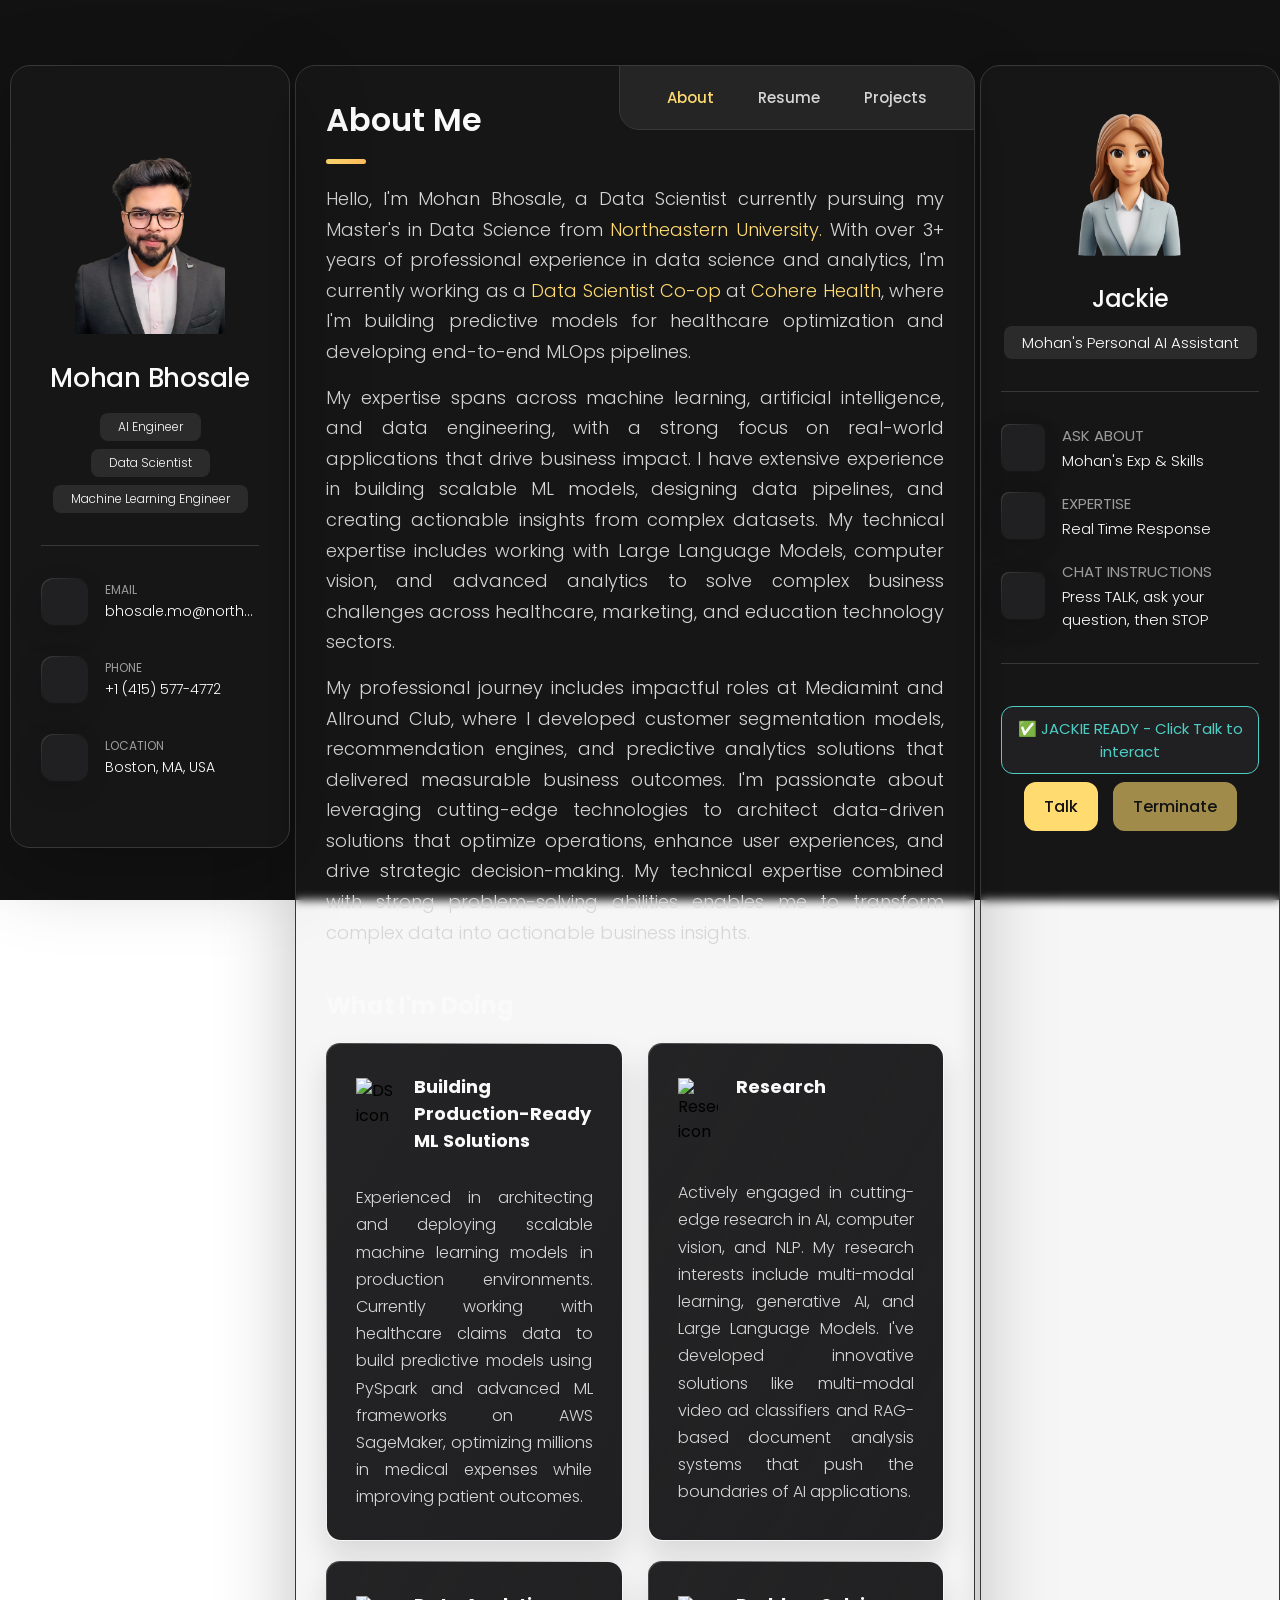
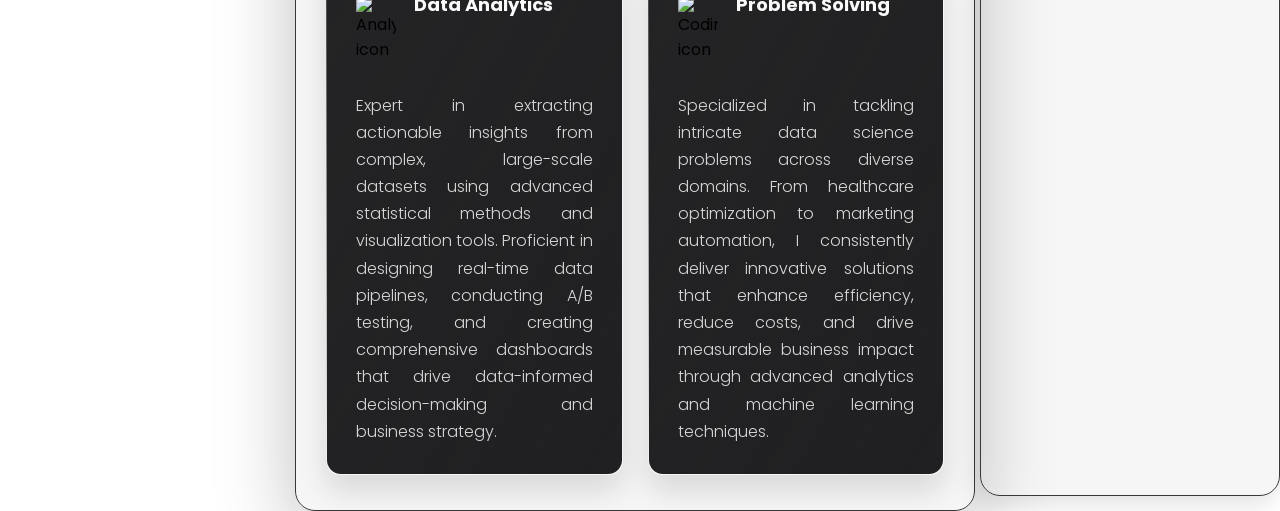
==== index.html @ 2b7e54b1 "chore: update resume link" ====
<!DOCTYPE html>
<html lang="en">

<head>
  <meta charset="UTF-8">
  <meta http-equiv="X-UA-Compatible" content="IE=edge">
  <meta name="viewport" content="width=device-width, initial-scale=1.0">
  <title>Mohan Bhosale Portfolio</title>

  <!--
    - favicon
  -->
  <link rel="shortcut icon" href="./assets/image-tb/ailogo.svg" type="image/x-icon">

  <!--
    - custom css link
  -->
  <link rel="stylesheet" href="./assets/css/style.css">

  <!--
    - google font link
  -->
  <link rel="preconnect" href="https://fonts.googleapis.com">
  <link rel="preconnect" href="https://fonts.gstatic.com" crossorigin>
  <link href="https://fonts.googleapis.com/css2?family=Poppins:wght@300;400;500;600&display=swap" rel="stylesheet">
</head>

<body>
  
  <!-- 
    Ref for particles:- https://vincentgarreau.com/particles.js/
  -->

  <div id="particles-js"></div>
    <!-- count particles -->
  <div class="count-particles">
  <!--
    - #MAIN
  -->

    <main>
      <!-- Sidebar -->
      <aside class="sidebar" data-sidebar>

        <div class="sidebar-info">

          <figure class="avatar-box">
            <img src="assets/images/my_pic_without_back.png" alt="Mohan Bhosale" width="80">
          </figure>

          <div class="info-content">
            <h1 class="name" title="Mohan Bhosale">Mohan Bhosale</h1>

            <p class="title">AI Engineer</p>
            <p class="gap"></p>
            <p class="title">Data Scientist</p>
            <p class="gap"></p>
            <p class="title">Machine Learning Engineer</p>
          </div>

          <button class="info_more-btn" data-sidebar-btn>
            <span>Show Contacts</span>

            <ion-icon name="chevron-down"></ion-icon>
          </button>

        </div>

        <div class="sidebar-info_more">

          <div class="separator"></div>

          <ul class="contacts-list">

            <li class="contact-item">

              <div class="icon-box">
                <ion-icon name="mail-outline"></ion-icon>
              </div>

              <div class="contact-info">
                <p class="contact-title">Email</p>

                <a href="mailto:bhosale.mo@northeastern.edu" class="contact-link">bhosale.mo@northeastern.edu</a>
              </div>

            </li>

            <li class="contact-item">

              <div class="icon-box">
                <ion-icon name="phone-portrait-outline"></ion-icon>
              </div>

              <div class="contact-info">
                <p class="contact-title">Phone</p>

                <a href="tel:+4155774772" class="contact-link">+1 (415) 577-4772</a>
              </div>

            </li>


            <li class="contact-item">

              <div class="icon-box">
                <ion-icon name="location-outline"></ion-icon>
              </div>

              <div class="contact-info">
                <p class="contact-title">Location</p>

                <address>Boston, MA, USA</address>
              </div>

            </li>

          </ul>

          <div class="separator"></div>

          <ul class="social-list">

            <li class="social-item">
              <a href="https://www.linkedin.com/in/mohanbhosale/" class="social-link" target="_blank">
                <ion-icon name="logo-linkedin"></ion-icon>
              </a>
            </li>

            <li class="social-item">
              <a href="https://github.com/mohan-this-side" class="social-link" target="_blank">
                <ion-icon name="logo-github"></ion-icon>
              </a>
            </li>


          </ul>

        </div>

      </aside>

      <!-- Main Content -->
      <div class="main-content">

        <!--
          - #NAVBAR
        -->

        <nav class="navbar">

          <ul class="navbar-list">

            <li class="navbar-item">
              <button class="navbar-link  active" data-nav-link>About</button>
            </li>

            <li class="navbar-item">
              <button class="navbar-link" data-nav-link>Resume</button>
            </li>

            <li class="navbar-item">
              <button class="navbar-link" data-nav-link>Projects</button>
            </li>

            <!-- <li class="navbar-item">
              <button class="navbar-link" data-nav-link>Research</button>
            </li> -->

            <!-- <li class="navbar-item">
              <button class="navbar-link" data-nav-link>Contact</button>
            </li> -->

          </ul>

        </nav>


        <!--
          - #ABOUT
        -->

        <article class="about  active" data-page="about">

          <header>
            <h2 class="h2 article-title">About me</h2>
          </header>

          <section class="about-text">
            <p>
              Hello, I'm Mohan Bhosale, a Data Scientist currently pursuing my Master's in Data Science from 
              <a class="about-p-highlight" href="https://www.northeastern.edu/" target="_blank">Northeastern University.</a> 
              
              With over 3+ years of professional experience in data science and analytics, I'm currently working as a 
              <a class="about-p-highlight">Data Scientist Co-op</a> at 
              <a class="about-p-highlight">Cohere Health</a>, where I'm building predictive models for healthcare optimization and developing end-to-end MLOps pipelines.
            </p>
            
            <p>
              My expertise spans across machine learning, artificial intelligence, and data engineering, with a strong focus on real-world applications that drive business impact. 
              I have extensive experience in building scalable ML models, designing data pipelines, and creating actionable insights from complex datasets. 
              My technical expertise includes working with Large Language Models, computer vision, and advanced analytics to solve complex business challenges across healthcare, marketing, and education technology sectors.
            </p>

            <p>
              My professional journey includes impactful roles at Mediamint and Allround Club, where I developed customer segmentation models, recommendation engines, and predictive analytics solutions that delivered measurable business outcomes. 
              I'm passionate about leveraging cutting-edge technologies to architect data-driven solutions that optimize operations, enhance user experiences, and drive strategic decision-making. 
              My technical expertise combined with strong problem-solving abilities enables me to transform complex data into actionable business insights.
            </p>
          </section>


          <!--
            - service
          -->

          <section class="service">

            <h3 class="h3 service-title">What i'm doing</h3>

            <ul class="service-list">

              <li class="service-item">

                <div class="service-header">
                  <div class="service-icon-box">
                    <img src="assets/image-tb/icon-ds.svg" alt="DS icon" width="40">
                  </div>

                  <div class="service-title-wrapper">
                    <h4 class="h4 service-item-title">Building Production-Ready ML Solutions</h4>
                  </div>
                </div>

                <div class="service-content-box">
                  <p class="service-item-text">
                    Experienced in architecting and deploying scalable machine learning models in production environments. 
                    Currently working with healthcare claims data to build predictive models using PySpark and advanced ML frameworks on AWS SageMaker, 
                    optimizing millions in medical expenses while improving patient outcomes.  
                  </p>
                </div>

              </li>

              <li class="service-item">

                <div class="service-header">
                  <div class="service-icon-box">
                    <img src="assets/image-tb/icon-research.svg" alt="Research icon" width="40">
                  </div>

                  <div class="service-title-wrapper">
                    <h4 class="h4 service-item-title">Research</h4>
                  </div>
                </div>

                <div class="service-content-box">
                  <p class="service-item-text">
                    Actively engaged in cutting-edge research in AI, computer vision, and NLP. My research interests include multi-modal learning, generative AI, and Large Language Models. 
                    I've developed innovative solutions like multi-modal video ad classifiers and RAG-based document analysis systems that push the boundaries of AI applications.                
                  </p>
                </div>

              </li>

              <li class="service-item">

                <div class="service-header">
                  <div class="service-icon-box">
                    <img src="assets/image-tb/icon-statistics.svg" alt="Analytics icon" width="40">
                  </div>

                  <div class="service-title-wrapper">
                    <h4 class="h4 service-item-title">Data Analytics</h4>
                  </div>
                </div>

                <div class="service-content-box">
                  <p class="service-item-text">
                    Expert in extracting actionable insights from complex, large-scale datasets using advanced statistical methods and visualization tools. 
                    Proficient in designing real-time data pipelines, 
                    conducting A/B testing, and creating comprehensive dashboards that drive data-informed decision-making and business strategy.
                  </p>
                </div>

              </li>

              <li class="service-item">

                <div class="service-header">
                  <div class="service-icon-box">
                    <img src="assets/image-tb/icon-coding.svg" alt="Coding icon" width="40">
                  </div>

                  <div class="service-title-wrapper">
                    <h4 class="h4 service-item-title">Problem Solving</h4>
                  </div>
                </div>

                <div class="service-content-box">
                  <p class="service-item-text">
                    Specialized in tackling intricate data science problems across diverse domains. From healthcare optimization to marketing automation, 
                    I consistently deliver innovative solutions that enhance efficiency, reduce costs, and drive measurable business impact through advanced analytics and machine learning techniques.
                  </p>
                </div>

              </li>

            </ul>

          </section>

        </article>


        <!--
          - #RESUME
        -->

        <article class="resume" data-page="resume">

          <header>
            <h2 class="h2 article-title">Resume</h2>
            <a href="https://drive.google.com/file/d/10uXa9BKOX5FW9No7zFZLVXx-qV6q7tqD/view?usp=sharing" target="_blank" class="resume-link-button">Latest Resume Link</a>

          </header>

          <!-- <section class="project-posts">
            <section class="resume-link-section">
              <a href="https://drive.google.com/file/d/1RmdSdP68EAG97fXBK1acSnhhLrlfAT19/view?usp=sharing" target="_blank" class="resume-link-button">Latest Resume Link</a>
            </section> -->

          <section class="timeline">

            

            <div class="title-wrapper">
              <div class="icon-box">
                <ion-icon name="book-outline"></ion-icon>
              </div>

              <h3 class="h3">Education</h3>
            </div>

            <ol class="timeline-list">

              <li class="timeline-item">

                <h4 class="h4 timeline-item-title">Northeastern University
                  <span class="right-align">Boston, MA, US</span>
                </h4>
                
                <div class="program-row">
                  <span class="program">Masters of Science in Data Science;  GPA: 4.0/4.0</span>
                  <span class="program-date">Jan, 2024 - Dec, 2025 (Expected)</span>
                </div>

                <p class="timeline-text">
                  <b>Relavant Coursework:</b> Machine Learning (math-oriented), Statistics (R), Deep Learning, Computer Vision,
                  Knowledge Graphs and LLMs, Competitive Programming, Applied Algorithms (Python),
                  Advanced Database Systems (SQL, PostgreSQL), Engineering Cloud Computing.
                </p>

              </li>

              <li class="timeline-item">

                <h4 class="h4 timeline-item-title">VIT University
                  <span class="right-align">Vellore, TN, India</span>
                </h4>

                <div class="program-row">
                  <span class="program">B.Tech in Electronics and Communication;  GPA: 3.7/4.0</span>
                  <span class="program-date">Jul, 2017 - May, 2021</span>
                </div>

                <p class="timeline-text">
                  <b>Relavant Coursework:</b>  Computational Thinking and Problem Solving (C), 
                  Computer Programming (C++), Linear Algebra, Computer System Architecture, Calculus.
                </p>

              </li>

            </ol>

          </section>

          <section class="timeline">

            <div class="title-wrapper">
              <div class="icon-box">
                <ion-icon name="book-outline"></ion-icon>
              </div>

              <h3 class="h3">Work Experience</h3>
            </div>

            <ol class="timeline-list">

              <li class="timeline-item">

                <h4 class="h4 timeline-item-title">Cohere Health
                  <span class="right-align">Boston, MA, USA</span>
                </h4>

                <span class="program">Data Scientist
                  <span class="right-align-gold">Jan, 2025 - Current</span>
                </span>

                <br>
                <p class="timeline-text-ul-item">
                  A clinical intelligence fast-paced startup where I am currently working to improve/build data science solutions for the prior authorization process of the healthtech platform.
                </p>
                <br>

                <ul>
                  <li class="timeline-text-ul">
                    <p class="timeline-text-ul-item">
                      Built predictive models using PySpark and ML frameworks (TensorFlow/PyTorch) on AWS SageMaker for prior authorization process, analyzing 10M+ healthcare claims records to optimize $8.5M in annual medical expenses and reducing patients wait times
                    </p>
                  </li>

                  <li class="timeline-text-ul">
                    <p class="timeline-text-ul-item">
                      Implementing end-to-end MLOps pipelines integrating S3 data lakes and AWS Glue ETL workflows, with automated model
                    </p>
                  </li>

                  <li class="timeline-text-ul">
                    <p class="timeline-text-ul-item">
                      Designed Tableau dashboards tracking 15+ KPIs for clinical programs, reducing reporting time 40% through parameterized SQL queries
                    </p>
                  </li>

                </ul>

              </li>

              <li class="timeline-item">

                <h4 class="h4 timeline-item-title">MediaMint
                  <span class="right-align">Hyderabad, TN, India</span>
                </h4>

                <span class="program">Data Scientist
                  <span class="right-align-gold">Feb, 2022 - Jul, 2023</span>
                </span>

                <br>
                <p class="timeline-text-ul-item">
                  A digital marketing firm where I leveraged data science techniques to significantly increase digital campaign performance, driving higher engagement and ROI.
                </p>
                <br>

                <ul>
                  <li class="timeline-text-ul">
                    <p class="timeline-text-ul-item">
                      Enhanced forecasting accuracy by 30% through the development and implementation of advanced time series models utilizing machine learning algorithms 
                  such as KNN, ARIMA, and SVR to predict campaign performance effectively
                    </p>
                  </li>

                  <li class="timeline-text-ul">
                    <p class="timeline-text-ul-item">
                      Boosted client ROI by 20% by designing and deploying interactive Tableau dashboards for marketing campaign analysis, enabling data-driven 
                      decision-making and optimization strategies
                    </p>
                  </li>

                  <li class="timeline-text-ul">
                    <p class="timeline-text-ul-item">
                      Optimized data interaction and storage by proficiently managing SQL queries to facilitate seamless operations on MySQL Server, 
                      improving data retrieval efficiency by 25%
                    </p>
                  </li>

                  <li class="timeline-text-ul">
                    <p class="timeline-text-ul-item">
                      Automated report generation, creating over 10 Python scripts that streamlined the analysis and reporting process 
                      for marketing platforms like CM360 & DV360 reducing manual effort by 60% and enhancing report accuracy
                    </p>
                  </li>

                  <li class="timeline-text-ul">
                    <p class="timeline-text-ul-item">
                      Led a cross-functional initiative to integrate predictive analytics into marketing strategies, 
                      resulting in a 15% increase in campaign engagement rates through targeted customer segmentation
                    </p>
                  </li>

                </ul>

              </li>


              <li class="timeline-item">

                <h4 class="h4 timeline-item-title">Allround Club
                  <span class="right-align">Banglore, KA, India</span>
                </h4>

                <span class="program"> Data Analyst
                  <span class="right-align-gold">Jan, 2021 - Feb, 2022</span>
                </span>

                <br>
                <p class="timeline-text-ul-item">
                  An early-stage edutech startup where I managed a team and employed data science techniques to significantly grow the customer base for the application.
                </p>
                <br>

                <ul>

                  <li class="timeline-text-ul">
                    <p class="timeline-text-ul-item">
                      Developed a robust recommendation system by applying K-means clustering algorithms, 
                  which enhanced customer experience and increased product engagement by 35%
                    </p>
                  </li>

                  <li class="timeline-text-ul">
                    <p class="timeline-text-ul-item">
                      Increased website conversion rates by 20% through detailed analysis and 
                      optimization of website traffic, leveraging high target-oriented strategies in a startup environment
                    </p>
                  </li>

                  <li class="timeline-text-ul">
                    <p class="timeline-text-ul-item">
                      Collaborated with the sales team to implement data-driven strategies, 
                      contributing to a 25% revenue increase by aligning sales initiatives with market and data insights.
                    </p>
                  </li>


                  <li class="timeline-text-ul">
                    <p class="timeline-text-ul-item">
                      Delivered over 20+ comprehensive reports to stakeholders, 
                      showcasing Month-over-Month growth, sales trends, and future predictions, which supported strategic decision-making and highlighted potential growth areas.

                    </p>
                  </li>

                  <li class="timeline-text-ul">
                    <p class="timeline-text-ul-item">
                      Initiated and led a project to refine customer segmentation, which improved marketing effectiveness by 
                      tailoring campaigns to specific customer groups based on data insights, ultimately increasing customer acquisition by 18%
                    </p>
                  </li>

                </ul>

              </li>

            </ol>

          </section>



          <section class="skill">

            <h3 class="h3 skill-title">My skills</h3>

            <!-- 
              Languages 
            -->

            <h5 class="h4 skill-category">Languages</h5>

            <ul class="skill-list">

              <li class="skill-item">

                <div class="skill-icon-box">
                  <img src="./assets/images/python.png" alt="Python icon" width="40">
                </div>

                <div class="skill-content-box">
                  Python
                </div>

              </li>


              <li class="skill-item">

                <div class="skill-icon-box">
                  <img src="./assets/images/c.png" alt="C icon" width="40">
                </div>

                <div class="skill-content-box">
                C++
                </div>

              </li>

              <li class="skill-item">

                <div class="skill-icon-box">
                  <img src="./assets/images/java.png" alt="Java icon" width="40">
                </div>

                <div class="skill-content-box">
                  Java
                </div>

              </li>

              <li class="skill-item">

                <div class="skill-icon-box">
                  <img src="./assets/image-tb/R.png" alt="R icon" width="40">
                </div>

                <div class="skill-content-box">
                R Studio
                </div>

              </li>

              <li class="skill-item">

                <div class="skill-icon-box">
                  <img src="./assets/images/sql.png" alt="SQL icon" width="40">
                </div>

                <div class="skill-content-box">
                  SQL
                </div>

              </li>

              <li class="skill-item">

                <div class="skill-icon-box">
                  <img src="./assets/image-tb/matlab.png" alt="Matlab icon" width="40">
                </div>

                <div class="skill-content-box">
                  MATLAB
                </div>

              </li>


              <li class="skill-item">

                <div class="skill-icon-box">
                  <img src="./assets/images/js.png" alt="JavaScript icon" width="40">
                </div>

                <div class="skill-content-box">
                  JavaScript
                </div>

              </li>

            </ul>

            <!-- 
              Frameworks & Libraries 
            -->

            <h5 class="h4 skill-category">Frameworks & Libraries</h5>

            <ul class="skill-list">

              <!-- <li class="skill-item">

                <div class="skill-icon-box">
                  <img src="./assets/images/aws.svg" alt="AWS icon" width="40">
                </div>

                <div class="skill-content-box">
                  AWS Services
                </div>

              </li> -->


              <li class="skill-item">

                <div class="skill-icon-box">
                  <img src="./assets/images/pytorch.png" alt="PyTorch icon" width="40">
                </div>

                <div class="skill-content-box">
                  PyTorch
                </div>

              </li>

              <li class="skill-item">

                <div class="skill-icon-box">
                  <img src="./assets/images/tensorflow.png" alt="TensorFlow icon" width="40">
                </div>

                <div class="skill-content-box">
                  TensorFlow
                </div>

              </li>

              <li class="skill-item">

                <div class="skill-icon-box">
                  <img src="assets/image-tb/keras.png" alt="Keras icon" width="40">
                </div>

                <div class="skill-content-box">
                  Keras
                </div>

              </li>

              <li class="skill-item">

                <div class="skill-icon-box">
                  <img src="assets/image-tb/opencv.png" alt="OpenCV icon" width="40">
                </div>

                <div class="skill-content-box">
                  OpenCV
                </div>

              </li>

              <li class="skill-item">

                <div class="skill-icon-box">
                  <img src="assets/image-tb/openai.png" alt="OpenAI icon" width="40">
                </div>

                <div class="skill-content-box">
                  OpenAI (GPT)
                </div>

              </li>

              <li class="skill-item">

                <div class="skill-icon-box">
                  <img src="assets/image-tb/llama.svg" alt="LLAMAv2 icon" width="40">
                </div>

                <div class="skill-content-box">
                  LLAMAv2
                </div>

              </li>


              <li class="skill-item">

                <div class="skill-icon-box">
                  <img src="assets/images/huggingface.png" alt="Hugging Face icon" width="40">
                </div>

                <div class="skill-content-box">
                  Hugging Face
                </div>

              </li>

              <li class="skill-item">

                <div class="skill-icon-box">
                  <img src="assets/images/numpy.png" alt="NumPy icon" width="40">
                </div>

                <div class="skill-content-box">
                  NumPy
                </div>

              </li>

              <li class="skill-item">

                <div class="skill-icon-box">
                  <img src="assets/images/pandas.png" alt="Pandas icon" width="40">
                </div>

                <div class="skill-content-box">
                  Pandas
                </div>

              </li>

              <li class="skill-item">

                <div class="skill-icon-box">
                  <img src="assets/image-tb/sklearn.webp" alt="Sklearn icon" width="40">
                </div>

                <div class="skill-content-box">
                  Sklearn
                </div>

              </li>

              <li class="skill-item">

                <div class="skill-icon-box">
                  <img src="assets/image-tb/scipy.svg" alt="Scipy icon" width="40">
                </div>

                <div class="skill-content-box">
                  SciPy
                </div>

              </li>

              <li class="skill-item">

                <div class="skill-icon-box">
                  <img src="assets/image-tb/matplotlib.png" alt="TensorFlow icon" width="40">
                </div>

                <div class="skill-content-box">
                  Matplotlib
                </div>

              </li>

              <li class="skill-item">

                <div class="skill-icon-box">
                  <img src="assets/image-tb/seaborn.png" alt="TensorFlow icon" width="40">
                </div>

                <div class="skill-content-box">
                  Seaborn
                </div>

              </li>

              <li class="skill-item">

                <div class="skill-icon-box">
                  <img src="assets/image-tb/spacy.png" alt="TensorFlow icon" width="40">
                </div>

                <div class="skill-content-box">
                  Spacy
                </div>

              </li>

              <li class="skill-item">

                <div class="skill-icon-box">
                  <img src="assets/image-tb/nltk.png" alt="TensorFlow icon" width="40">
                </div>

                <div class="skill-content-box">
                  NLTK
                </div>

              </li>

              <li class="skill-item">

                <div class="skill-icon-box">
                  <img src="assets/image-tb/powerBI.png" alt="PowerBI" width="40">
                </div>

                <div class="skill-content-box">
                  PowerBI
                </div>

              </li>


            </ul>

            <!-- 
              Tools & OS 
            -->

            <h5 class="h4 skill-category">Tools & OS</h5>

            <ul class="skill-list">

              <li class="skill-item">

                <div class="skill-icon-box">
                  <img src="./assets/images/postgressql.png" alt="PostgresSQL" width="40">
                </div>

                <div class="skill-content-box">
                  PostgreSQL
                </div>

              </li>

              <li class="skill-item">

                <div class="skill-icon-box">
                  <img src="./assets/images/docker.png" alt="Docker icon" width="40">
                </div>

                <div class="skill-content-box">
                  Docker
                </div>

              </li>

              <li class="skill-item">

                <div class="skill-icon-box">
                  <img src="./assets/images/apache_hadoop.png" alt="Apache Hadoop" width="40">
                </div>

                <div class="skill-content-box">
                  Apache Hadoop
                </div>

              </li>

              <li class="skill-item">

                <div class="skill-icon-box">
                  <img src="assets/images/apache_spark.png" alt="Apache Spark icon" width="40">
                </div>

                <div class="skill-content-box">
                  Apache Spark
                </div>

              </li>

              <li class="skill-item">

                <div class="skill-icon-box">
                  <img src="./assets/image-tb/pyspark.png" alt="PySpark icon" width="40">
                </div>

                <div class="skill-content-box">
                  PySpark
                </div>

              </li>

              

              <li class="skill-item">

                <div class="skill-icon-box">
                  <img src="./assets/images/tableau.svg" alt="Tableau icon" width="40">
                </div>

                <div class="skill-content-box">
                  Tableau
                </div>

              </li>

              <li class="skill-item">

                <div class="skill-icon-box">
                  <img src="./assets/images/html.png" alt="HTML icon" width="40">
                </div>

                <div class="skill-content-box">
                  HTML
                </div>

              </li>

              <li class="skill-item">

                <div class="skill-icon-box">
                  <img src="assets/images/css-3.png" alt="CSS icon" width="40">
                </div>

                <div class="skill-content-box">
                  CSS
                </div>

              </li>


              <li class="skill-item">

                <div class="skill-icon-box">
                  <img src="assets/images/linux.png" alt="Linux icon" width="40">
                </div>

                <div class="skill-content-box">
                  Linux
                </div>

              </li>

            </ul>

            <!-- 
              Cloud  
            -->

            <h5 class="h4 skill-category">Cloud</h5>

            <ul class="skill-list">

              <li class="skill-item">

                <div class="skill-icon-box">
                  <img src="assets/image-tb/databricks.png" alt="Azure Databricks" width="40">
                </div>

                <div class="skill-content-box">
                  Azure Databricks
                </div>

              </li>

              <li class="skill-item">

                <div class="skill-icon-box">
                  <img src="assets/image-tb/adf.png" alt="Azure Data Factory" width="40">
                </div>

                <div class="skill-content-box">
                  Azure Data Factory
                </div>

              </li>

              <li class="skill-item">

                <div class="skill-icon-box">
                  <img src="assets/image-tb/adl.png" alt="Azure Data Lake" width="40">
                </div>

                <div class="skill-content-box">
                  Azure Data Lake
                </div>

              </li>

              <li class="skill-item">

                <div class="skill-icon-box">
                  <img src="assets/image-tb/sfmc.png" alt="Salesforce Marketing Cloud" width="40">
                </div>

                <div class="skill-content-box">
                  Salesforce Marketing Cloud
                </div>

              </li>

              <li class="skill-item">

                <div class="skill-icon-box">
                  <img src="assets/image-tb/crm.png" alt="Salesforce CRM" width="40">
                </div>

                <div class="skill-content-box">
                  Salesforce CRM
                </div>

              </li>

              

              <li class="skill-item">

                <div class="skill-icon-box">
                  <img src="assets/image-tb/sagemaker.jpeg" alt="AWS Sagemaker" width="40">
                </div>

                <div class="skill-content-box">
                  AWS Sagemaker
                </div>

              </li>

              <li class="skill-item">

                <div class="skill-icon-box">
                  <img src="assets/image-tb/ec2.png" alt="AWS EC2" width="40">
                </div>

                <div class="skill-content-box">
                  AWS EC2
                </div>

              </li>

              <li class="skill-item">

                <div class="skill-icon-box">
                  <img src="assets/image-tb/S3.svg" alt="AWS S3" width="40">
                </div>

                <div class="skill-content-box">
                  AWS S3
                </div>

              </li>


              <li class="skill-item">

                <div class="skill-icon-box">
                  <img src="assets/image-tb/lambda.png" alt="AWS Lambda" width="40">
                </div>

                <div class="skill-content-box">
                  AWS Lambda
                </div>

              </li>

            </ul>

          </section>


        </article>


        <!--
          - #PORTFOLIO
        -->

        <article class="projects" data-page="projects">

          <header>
            <h2 class="h2 article-title">Projects</h2>
          </header>

          
            <ul class="project-posts-list">

              <li class="project-post-item">
                <a href="https://github.com/YashKhare20/himas-mlops" target="_blank">

                  <figure class="project-banner-box">
                    <img src="assets/images/gcp-himas-architecture.png" alt="HIMAS Federated Learning Healthcare MLOps Architecture" loading="lazy">
                  </figure>

                  <div class="project-content">

                    <div class="project-meta">
                      <p class="project-category">Federated Learning</p>

                      <span class="dot"></span>

                      <p class="project-category">Multi-Agent AI</p>
                      
                      <span class="dot"></span>

                      <p class="project-category">MLOps</p>

                      <span class="dot"></span>

                      <p class="project-category">GCP</p>
                      
                    </div>

                    <h3 class="h4 project-item-title">HIMAS: Healthcare Intelligence Multi-Agent System</h3>
                      <p class="project-text">
                        Built a production-grade federated learning MLOps platform enabling privacy-preserving ICU mortality prediction (ROC-AUC 0.85) across 3 simulated hospitals using Flower, TensorFlow, and Airflow on GCP. The system trains on ~60K ICU stays from MIMIC-IV without centralizing patient data - each hospital's data stays local while a Flower SuperLink aggregates model weights via FedAvg over 15 rounds. End-to-end pipelines handle data ingestion, 35-feature engineering, Keras Tuner hyperparameter optimization, bias detection with Fairlearn, and automated CI/CD deployment to Cloud Run with rollback capabilities.
                      </p>
                      
                      <p class="project-text">
                        A 6-agent clinical AI system built with Google ADK and Gemini 2.5 provides real-time decision support - including mortality risk scoring, treatment optimization, resource allocation, and cross-hospital transfer coordination. All inter-hospital queries are privacy-preserved with K-anonymity (k=5) and differential privacy (ε=0.1), ensuring full HIPAA compliance with complete audit trails in BigQuery. <strong>[Won 1st Place at the Google Cambridge MLOps Hackathon.]</strong>
                      </p>
                      
                      <p class="project-text">
                        <u>Use Cases:</u> HIMAS enables hospitals to collaboratively improve ICU mortality prediction without sharing raw patient data - critical for multi-site health systems, clinical research networks, and any healthcare setting where data privacy regulations prevent centralized model training. Clinicians get real-time risk stratification, transfer recommendations, and network-wide case consultation while maintaining strict HIPAA compliance.
                      </p>

                      <div class="project-tech">
                        <span class="tech">Flower</span>
                      </div>
                      <div class="project-tech">
                        <span class="tech">Google ADK</span>
                      </div>
                      <div class="project-tech">
                        <span class="tech">Airflow</span>
                      </div>
                      <div class="project-tech">
                        <span class="tech">GCP</span>
                      </div>
                      <div class="project-tech">
                        <span class="tech">TensorFlow</span>
                      </div>
                      <div class="project-tech">
                        <span class="tech">Multi-Agent AI</span>
                      </div>
                      <div class="project-tech">
                        <span class="tech">MLflow</span>
                      </div>

                    </div>

                  </a>
                </li>

              <li class="project-post-item">
                <a href="https://github.com/Mohan-this-side/Classify.ai" target="_blank">

                  <figure class="project-banner-box">
                    <img src="assets/images/classify-workflow-page.png" alt="ClassifyAI Multi-Agent LLM System Architecture" loading="lazy">
                  </figure>

                  <div class="project-content">

                    <div class="project-meta">
                      <p class="project-category">AI</p>

                      <span class="dot"></span>

                      <p class="project-category">Multi-Agent</p>
                      
                      <span class="dot"></span>

                      <p class="project-category">LangGraph</p>

                      <span class="dot"></span>

                      <p class="project-category">MLOps</p>
                      
                    </div>

                    <h3 class="h4 project-item-title">ClassifyAI: A Multi-Agent LLM System for Explainable Classification Pipelines</h3>
                      <p class="project-text">
                        Architected a production-grade multi-agent LLM system with 8 specialized AI agents orchestrating end-to-end ML classification pipelines via LangGraph, FastAPI, and a Next.js frontend with real-time WebSocket tracking. The Double-Layer Architecture combines hardcoded statistical analysis (Layer 1) with LLM-generated custom code executed in secure Docker sandboxes (Layer 2), training 9+ algorithms (XGBoost, LightGBM, CatBoost, scikit-learn) in parallel - achieving 83.6% on clinical datasets and generating 5 deliverables per run: cleaned data, trained model, Jupyter notebook, technical report, and visualizations.
                      </p>
                      
                      <p class="project-text">
                        Human-in-the-loop approval gates at critical decision points (imputation strategy, feature selection, model choice) ensure full user control, while an interactive Project Manager agent provides real-time educational explanations of every transformation. All LLM-generated code is validated and sandboxed with no network access, complete audit trails, and resource-limited Docker execution.
                      </p>
                      
                      <p class="project-text">
                        <u>Use Cases:</u> ClassifyAI is built for data scientists and ML engineers who need rapid, explainable classification prototyping - from healthcare mortality prediction and fraud detection to customer churn analysis. Particularly valuable in regulated industries (healthcare, finance) where reproducibility, audit trails, and automated documentation are mandatory.
                      </p>

                      <div class="project-tech">
                        <span class="tech">LangGraph</span>
                      </div>
                      <div class="project-tech">
                        <span class="tech">FastAPI</span>
                      </div>
                      <div class="project-tech">
                        <span class="tech">Docker</span>
                      </div>
                      <div class="project-tech">
                        <span class="tech">RAG</span>
                      </div>
                      <div class="project-tech">
                        <span class="tech">Multi-Agent AI</span>
                      </div>
                      <div class="project-tech">
                        <span class="tech">scikit-learn</span>
                      </div>

                    </div>

                  </a>
                </li>

              <li class="project-post-item">
                <a href="https://github.com/Mohan-this-side/Jackie-Personal-AI-Voice-Assistant" target="_blank">

                  <figure class="project-banner-box jackie-flowchart">
                    <img src="assets/images/jackie_flowchart.svg" alt="Jackie AI Voice Assistant" loading="lazy">
                  </figure>

                  <div class="project-content">

                    <div class="project-meta">
                      <p class="project-category">AI</p>

                      <span class="dot"></span>

                      <p class="project-category">FastAPI</p>
                      
                      <span class="dot"></span>

                      <p class="project-category">WebSocket</p>

                      <span class="dot"></span>

                      <p class="project-category">Groq</p>
                      
                    </div>

                    <h3 class="h4 project-item-title">Jackie x AI Voice Assistant</h3>
                      <p class="project-text">
                        Built a production-ready AI voice assistant using FastAPI and WebSocket for real-time communication, leveraging Groq's ultra-fast Llama-3.3-70B model for intelligent responses. 
                        Implemented comprehensive speech-to-text using Groq Whisper with local fallbacks, and high-quality text-to-speech synthesis using Microsoft Edge TTS for natural voice interactions.
                      </p>
                      
                      <p class="project-text">
                        Deployed on Modal.com serverless infrastructure with encrypted API key management and DuckDuckGo web search integration for current information retrieval. 
                        The system achieves 3-7 second end-to-end response times with automatic scaling and maintains secure HTTPS/WSS communication protocols.
                      </p>
                      
                      <p class="project-text">
                        <u>Use Cases:</u> Professional portfolio assistance for recruiters and clients, real-time voice-enabled Q&A for accessibility, automated customer support systems, 
                        and intelligent virtual receptionists for businesses across healthcare, education, and technology sectors.
                      </p>

                      <div class="project-tech">
                        <span class="tech">FastAPI</span>
                      </div>
                      <div class="project-tech">
                        <span class="tech">Groq LLM</span>
                      </div>
                      <div class="project-tech">
                        <span class="tech">WebSocket</span>
                      </div>
                      <div class="project-tech">
                        <span class="tech">Modal.com</span>
                      </div>
                      <div class="project-tech">
                        <span class="tech">Whisper STT</span>
                      </div>
                      <div class="project-tech">
                        <span class="tech">Edge TTS</span>
                      </div>

                    </div>

                  </a>
                </li>

              <li class="project-post-item">
                <a href="https://github.com/Mohan-this-side/PaperPal_AI_chatbot" target="_blank">

                  <figure class="project-banner-box">
                    <img src="assets/image-tb/paperpal_ai.png" alt="Paperpal AI" loading="lazy">
                  </figure>

                  <div class="project-content">

                    <div class="project-meta">
                      <p class="project-category">AI</p>

                      <span class="dot"></span>

                      <p class="project-category">RAG</p>
                      
                      <span class="dot"></span>

                      <p class="project-category">LangChain</p>

                      <span class="dot"></span>

                      <p class="project-category">LLMs</p>
                      
                    </div>

                    <h3 class="h4 project-item-title">PaperPal AI - will get you direct answers from the pdf documents without any addition information</h3>
                      <p class="project-text">
                        Developed a Streamlit-based application utilizing Google's Gemini-PRO model within a 
                        Retrieval-Augmented Generation (RAG) framework to extract, analyze, and generate contextually accurate and specific insights from PDF documents.
                      </p>
                      
                      <p class="project-text">
                        Integrated features for instant insight generation from PDF uploads and implemented a secure API key input functionality
                      </p>
                      
                      <p class="project-text">
                        <u>Industry Use Cases:</u> PaperPal AI excels in scanning legal documents, providing accurate and direct answers to legal cases. 
                        It enhances efficiency by quickly processing extensive texts, allowing legal professionals to focus on critical analytical tasks.
                      </p>

                      <div class="project-tech">
                        <span class="tech">Python</span>
                      </div>
                      <div class="project-tech">
                        <span class="tech">LangChain</span>
                      </div>
                      <div class="project-tech">
                        <span class="tech">AI App</span>
                      </div>
                      <div class="project-tech">
                        <span class="tech">Streamlit</span>
                      </div>
                      <div class="project-tech">
                        <span class="tech">Gemini</span>
                      </div>

                    </div>

                  </a>
                </li>

                <li class="project-post-item">
                  <a href="https://github.com/Mohan-this-side/face-mask-detector-project" target="_blank">

                    <figure class="project-banner-box">
                      <img src="assets/images/real_time_mask.png" alt="Real-time face mask detector" loading="lazy">
                    </figure>

                    <div class="project-content">

                      <div class="project-meta">
                        <p class="project-category">Deep learning</p>

                        <span class="dot"></span>

                        <p class="project-category">Keras</p>

                        <span class="dot"></span>

                        <p class="project-category">SkLearn</p>

                        <p class="project-category">CV2</p>

                        <span class="dot"></span>
                        <!-- <span class="dot"></span>

                        <p class="project-category">MIA Attacks</p> -->
                      </div>

                      <h3 class="h4 project-item-title">Real-time Face Mask Detector</h3>
                        
                      
            
                      
                        <p class="project-text">
                          Developed a highly accurate deep learning model for real-time face mask detection, achieving an accuracy rate of 84% using an extensive and diverse image dataset.
                        </p>

                        <!-- <p class="project-text">
                          Implemented item-based unlearning using gradient-based, weights pruning, and resetting techniques. 
                        </p> -->

                        <p class="project-text">
                          Implemented the model in a real-world application by integrating it with webcam systems, demonstrating its effectiveness in monitoring and ensuring public safety.
                        </p>

                        <p class="project-text">
                          Conducted rigorous testing and validation in various environments, showcasing the model's reliability and potential for deployment in public spaces and safety-critical scenarios.
                        </p>

                        

                        <p class="project-text">
                          <u> Use Cases:</u>  Can be installed on dashcams to monitor drivers, enhancing safety and preventing major 
                          accidents by ensuring drivers are alert and compliant with safety protocols.

                        </p>

                        <div class="project-tech">
                          <span class="tech">CascadeClassifier</span>
                        </div>
                        <div class="project-tech">
                          <span class="tech">Numpy</span>
                        </div>
                        <div class="project-tech">
                          <span class="tech">Image Segmentation</span>
                        </div>
                        <div class="project-tech">
                          <span class="tech">Conv2D</span>
                        </div>
                        <div class="project-tech">
                          <span class="tech">Max Pooling 2D</span>
                        </div>
                        <div class="project-tech">
                          <span class="tech">Batch Normalization</span>
                        </div>

                      </div>

                    </a>
                  </li>

                   <li class="project-post-item">
                  <a href="" target="_blank">

                    <figure class="project-banner-box">
                      <img src="assets/images/driver_project.webp" alt="Driver drowsiness detection system" loading="lazy">
                    </figure>

                    <div class="project-content">

                      <div class="project-meta">
                        <p class="project-category">Python</p>

                        <span class="dot"></span>

                        <p class="project-category">CascadeClassifier</p>
                        
                        <span class="dot"></span>

                        <p class="project-category">Image Detection</p>
                        
                      </div>

                      <h3 class="h4 project-item-title">Driver Drowsiness Detection System</h3>
                        
                        <p class="project-text">
                          Engineered a driver drowsiness detection system using Machine Learning, OpenCV,
                           and Convolutional Neural Networks (CNN), achieving an accuracy of 87% and integrating an alarm for immediate driver alert.  
                        </p>

                         <p class="project-text"> 
                          Improved system reliability by reducing false positives by 10%, enhancing the accuracy and trustworthiness of the drowsiness alerts, and ensuring safer driving conditions. 
                        </p>

                        <p class="project-text">
                          Conducted extensive testing and optimization, ensuring the system's robustness and effectiveness in various real-world driving environments and lighting conditions.
                        </p>

                        <p class="project-text">
                          <u> Use Cases:</u>  This system reduces false positives by 10%, significantly enhancing driver safety and preventing major accidents on the roads caused by driver drowsiness.
                        </p>
                      

                        

                        <div class="project-tech">
                          <span class="tech">Python</span>
                        </div>
                        <div class="project-tech">
                          <span class="tech">OS</span>
                        </div>
                        <div class="project-tech">
                          <span class="tech">Pygame</span>
                        </div>
                        <div class="project-tech">
                          <span class="tech">CV2</span>
                        </div>
                        <div class="project-tech">
                          <span class="tech">Mixer</span>
                        </div>

                      </div>

                    </a>
                  </li>

                          <li class="project-post-item">
                <a href="https://github.com/Mohan-this-side/VideoLLM" target="_blank">
              
                <figure class="project-banner-box">
                  <!-- Update the image source and alt text to reflect the VideoLLM project -->
                  <img src="assets/images/VideoLLM.webp" alt="VideoLLM: Multi-Modal Video Ad Classifier" loading="lazy">
                </figure>
            
                <div class="project-content">
            
                  <div class="project-meta">
                    <p class="project-category">Python</p>
            
                    <span class="dot"></span>
            
                    <p class="project-category">PyTorch</p>
            
                    <span class="dot"></span>
            
                    <p class="project-category">NLP + CV</p>
                  </div>
            
                  <h3 class="h4 project-item-title">VideoLLM: Multi-Modal Video Ad Classifier</h3>
            
                  <p class="project-text">
                    Created a multi-modal classifier that integrates text (DistilBERT) and visual data (ResNet3D) to classify video advertisements based on 21 yes/no questions. Achieved an F1 score of 0.8088 and an accuracy of 0.8184 on test data, excelling in identifying brand mentions, calls to action, and emotional impact.
                  </p>
            
                  <p class="project-text">
                    Utilized EasyOCR for on-screen text extraction, Whisper for speech-to-text, and DistilBART for summarization, enabling robust analysis of real-world ads that include spoken dialogue, branding visuals, and complex marketing language. 
                  </p>
            
                  <p class="project-text">
                    <u>Use Cases:</u> Automating analysis of large-scale video ad campaigns for brand compliance checks, emotional impact assessments, and content strategy insights, ultimately helping marketers optimize ad content and improve targeting strategies.
                  </p>
            
                  <div class="project-tech">
                    <span class="tech">Python</span>
                  </div>
                  <div class="project-tech">
                    <span class="tech">PyTorch</span>
                  </div>
                  <div class="project-tech">
                    <span class="tech">DistilBERT</span>
                  </div>
                  <div class="project-tech">
                    <span class="tech">ResNet3D</span>
                  </div>
                  <div class="project-tech">
                    <span class="tech">EasyOCR</span>
                  </div>
                  <div class="project-tech">
                    <span class="tech">Whisper</span>
                  </div>
                  <div class="project-tech">
                    <span class="tech">DistilBART</span>
                  </div>
            
                </div>
            
              </a>
            </li>

                  <li class="project-post-item">
                <a href="https://github.com/Mohan-this-side/Predictive_modeling" target="_blank">

                <figure class="project-banner-box">
                  <!-- Update the image source and alt text to reflect the Predictive Modeling project -->
                  <img src="assets/images/predictive_modeling.webp" alt="Predictive Modeling for Property Interaction" loading="lazy">
                </figure>

                <div class="project-content">

                <div class="project-meta">
                  <p class="project-category">Python</p>

                  <span class="dot"></span>

                  <p class="project-category">Machine Learning</p>

                  <span class="dot"></span>

                  <p class="project-category">Data Engineering</p>
                </div>

                <h3 class="h4 project-item-title">Predictive Modeling for Property Interaction</h3>

                <p class="project-text">
                  Developed a predictive model to forecast user interactions with properties based on various features such as property details, interaction history, and photo counts. The model uses classical machine learning techniques to predict interactions within 3 and 7 days, offering insights into user engagement with real estate listings.
                </p>

                <p class="project-text">
                  The project involved thorough data preprocessing, including outlier removal, one-hot encoding, and feature scaling with MinMaxScaler. The dataset was composed of property data, interaction logs, and photo data, and multiple models were trained and evaluated to optimize prediction accuracy.
                </p>

                <p class="project-text">
                  <u>Use Cases:</u> The predictive model helps real estate platforms and property agents by forecasting which properties are likely to receive more interactions, assisting in targeted marketing and property management strategies.
                </p>

                <div class="project-tech">
                  <span class="tech">Python</span>
                </div>
                <div class="project-tech">
                  <span class="tech">Pandas</span>
                </div>
                <div class="project-tech">
                  <span class="tech">NumPy</span>
                </div>
                <div class="project-tech">
                  <span class="tech">Matplotlib</span>
                </div>
                <div class="project-tech">
                  <span class="tech">Scikit-learn</span>
                </div>
                <div class="project-tech">
                  <span class="tech">Seaborn</span>
                </div>

                </div>

              </a>
            </li>
                  <li class="project-post-item">
                <a href="https://github.com/Mohan-this-side/company-similarity-app" target="_blank">

                <figure class="project-banner-box">
                  <!-- Update the image source and alt text to reflect the Company Similarity App project -->
                  <img src="assets/images/similarity_finder.png" alt="Company Similarity Finder" loading="lazy">
                </figure>

                <div class="project-content">

                <div class="project-meta">
                  <p class="project-category">Python</p>

                  <span class="dot"></span>

                  <p class="project-category">Streamlit</p>

                  <span class="dot"></span>

                  <p class="project-category">NLP</p>
                  
                  <span class="dot"></span>

                  <p class="project-category">FAISS</p>
                </div>

                <h3 class="h4 project-item-title">Company Similarity Finder Web Application</h3>

                <p class="project-text">
                  Developed an innovative web application to find and explore companies similar to a given company, based on their descriptions. The app utilizes advanced NLP techniques, particularly Sentence-BERT (SBERT), to generate embeddings of company descriptions and uses FAISS for efficient similarity searches on large datasets.
                </p>

                <p class="project-text">
                  The project efficiently handles large datasets (55,000+ companies) by caching precomputed embeddings and utilizing FAISS for fast nearest neighbor searches. The app is built with Streamlit, providing an intuitive user interface for exploring company similarities and visualizing results.
                </p>

                <p class="project-text">
                  <u>Use Cases:</u> This tool enables users, such as investors or market researchers, to find companies with similar business models, products, and services, streamlining market analysis and helping with strategic decision-making.
                </p>

                <div class="project-tech">
                  <span class="tech">Python</span>
                </div>
                <div class="project-tech">
                  <span class="tech">Streamlit</span>
                </div>
                <div class="project-tech">
                  <span class="tech">Sentence-BERT</span>
                </div>
                <div class="project-tech">
                  <span class="tech">FAISS</span>
                </div>
                <div class="project-tech">
                  <span class="tech">Plotly</span>
                </div>

                </div>

              </a>
            </li>


            </ul>

          </section>

        </div>

        <!-- Jackie AI Assistant Sidebar -->
        <aside class="sidebar jackie-sidebar" data-sidebar="jackie">
          <div class="sidebar-info">
            <figure class="avatar-box">
              <!-- Use the uploaded avatar -->
              <img src="assets/images/jackie_avatar.png" alt="Jackie Avatar" width="150">
            </figure>
            <div class="info-content">
              <h1 class="name" title="Jackie">Jackie</h1>
              <p class="title">Mohan's Personal AI Assistant</p>
            </div>
            <button class="info_more-btn" data-sidebar-btn>
              <span>Show Contacts</span>
              <ion-icon name="chevron-down"></ion-icon>
            </button>
          </div>
          
          <div class="sidebar-info_more">
            <div class="separator"></div>
            <ul class="contacts-list">
              <li class="contact-item">
                <div class="icon-box">
                  <ion-icon name="chatbubbles-outline"></ion-icon>
                </div>
                <div class="contact-info">
                  <p class="contact-title">Ask About</p>
                  <p class="contact-link">Mohan's Exp & Skills</p>
                </div>
              </li>
              <li class="contact-item">
                <div class="icon-box">
                  <ion-icon name="bulb-outline"></ion-icon>
                </div>
                <div class="contact-info">
                  <p class="contact-title">Expertise</p>
                  <p class="contact-link">Real Time Response</p>
                </div>
              </li>
              <li class="contact-item">
                <div class="icon-box">
                  <ion-icon name="mic-outline"></ion-icon>
                </div>
                <div class="contact-info">
                  <p class="contact-title">Chat Instructions</p>
                  <p class="contact-link">Press TALK, ask your <br> question, then STOP</p>
                </div>
              </li>
            </ul>
            
            <div class="separator"></div>
            
            <!-- Jackie Status Display -->
            <div id="jackieStatus" class="jackie-status">
              🤖 Initializing Jackie...
            </div>
            
            <div class="jackie-buttons-container">
              <button id="jackieTalkBtn" class="jackie-btn">Talk</button>
              <button id="jackieTerminateBtn" class="jackie-btn terminate">Terminate</button>
            </div>
          </div>
        </aside>

      </div>

      <!-- Mobile Floating Jackie Button -->
      <button class="jackie-floating-btn" id="mobileJackieBtn" aria-label="Open Jackie AI Assistant">
        <ion-icon name="chatbubble-ellipses-outline"></ion-icon>
      </button>

      <!-- Mobile Jackie Modal -->
      <div class="jackie-modal-overlay" id="jackieModalOverlay">
        <div class="jackie-modal">
          <button class="jackie-modal-close" id="jackieModalClose" aria-label="Close Jackie">
            <ion-icon name="close-outline"></ion-icon>
          </button>
          
          <div class="sidebar-info">
            <figure class="avatar-box">
              <img src="assets/images/jackie_avatar.png" alt="Jackie Avatar">
            </figure>
            <div class="info-content">
              <h1 class="name" title="Jackie">Jackie</h1>
              <p class="title">Mohan's Professional AI Assistant</p>
            </div>
          </div>
          
          <div class="separator"></div>
          
          <ul class="contacts-list">
            <li class="contact-item">
              <div class="icon-box">
                <ion-icon name="chatbubbles-outline"></ion-icon>
              </div>
              <div class="contact-info">
                <p class="contact-title">Ask About</p>
                <p class="contact-link">Mohan's Exp & Skills</p>
              </div>
            </li>
            <li class="contact-item">
              <div class="icon-box">
                <ion-icon name="bulb-outline"></ion-icon>
              </div>
              <div class="contact-info">
                <p class="contact-title">Expertise</p>
                <p class="contact-link">Real-Time Conversations</p>
              </div>
            </li>
            <li class="contact-item">
              <div class="icon-box">
                <ion-icon name="mic-outline"></ion-icon>
              </div>
              <div class="contact-info">
                <p class="contact-title">Voice Chat</p>
                <p class="contact-link">Talk with Jackie</p>
              </div>
            </li>
          </ul>
          
          <!-- Mobile Jackie Status Display -->
          <div id="mobileJackieStatus" class="jackie-status">
            🤖 Initializing Jackie...
          </div>
          
          <div class="jackie-buttons-container">
            <button id="mobileJackieTalkBtn" class="jackie-btn">Talk</button>
            <button id="mobileJackieTerminateBtn" class="jackie-btn terminate">Terminate</button>
          </div>
        </div>
      </div>

          </main>

  </div>

  <!-- scripts -->
  <script src="assets/js/app.js"></script>

  <!--
    - custom js link
  -->
  <script src="./assets/js/script.js"></script>

  <!--
    - ionicon link
  -->
  <script type="module" src="https://unpkg.com/ionicons@5.5.2/dist/ionicons/ionicons.esm.js"></script>
  <script nomodule src="https://unpkg.com/ionicons@5.5.2/dist/ionicons/ionicons.js"></script>

  <!-- Load Jackie AI Assistant JS -->
  <script src="assets/js/jackie.js"></script>

</body>
</html>
---- assets/css/style.css ----
/*-----------------------------------*\
  #style.css
\*-----------------------------------*/

/* Ref:- https://github.com/codewithsadee/vcard-personal-portfolio */
/* Ref:- https://github.com/srsawant34/srsawant34.github.io */

/*-----------------------------------*\
  #CUSTOM PROPERTY
\*-----------------------------------*/

:root {

  /**
   * colors
   */

  /* gradient */

  --bg-gradient-onyx: linear-gradient(
    to bottom right, 
    hsl(240, 1%, 25%) 3%, 
    hsl(0, 0%, 19%) 97%
  );
  --bg-gradient-jet: linear-gradient(
    to bottom right, 
    hsla(240, 1%, 18%, 0.251) 0%, 
    hsla(240, 2%, 11%, 0) 100%
  ), hsl(240, 2%, 13%);
  --bg-gradient-yellow-1: linear-gradient(
    to bottom right, 
    hsl(45, 100%, 71%) 0%, 
    hsla(36, 100%, 69%, 0) 50%
  );
  --bg-gradient-yellow-2: linear-gradient(
    135deg, 
    hsla(45, 100%, 71%, 0.251) 0%, 
    hsla(35, 100%, 68%, 0) 59.86%
  ), hsl(240, 2%, 13%);
  --border-gradient-onyx: linear-gradient(
    to bottom right, 
    hsl(0, 0%, 25%) 0%, 
    hsla(0, 0%, 25%, 0) 50%
  );
  --text-gradient-yellow: linear-gradient(
    to right, 
    hsl(45, 100%, 72%), 
    hsl(35, 100%, 68%)
  );

  /* solid */

  --jet: hsl(0, 0%, 22%);
  --onyx: hsl(240, 1%, 17%);
  --eerie-black-1: hsl(240, 2%, 13%);
  --eerie-black-2: hsl(240, 2%, 12%);
  --smoky-black: hsl(0, 0%, 7%);
  --white-1: hsl(0, 0%, 100%);
  --white-2: hsl(0, 0%, 98%);
  --orange-yellow-crayola: hsl(45, 100%, 72%);
  --vegas-gold: hsl(45, 54%, 58%);
  --light-gray: hsl(0, 0%, 84%);
  --light-gray-70: hsla(0, 0%, 84%, 0.7);
  --bittersweet-shimmer: hsl(0, 43%, 51%);

  /**
   * typography
   */

  /* font-family */
  --ff-poppins: 'Poppins', sans-serif;

  /* font-size */
  --fs-1: 26px;
  --fs-2: 20px;
  --fs-3: 18px;
  --fs-4: 17px;
  --fs-5: 16px;
  --fs-6: 15px;
  --fs-7: 14px;
  --fs-8: 12px;

  /* font-weight */
  --fw-300: 300;
  --fw-400: 400;
  --fw-500: 500;
  --fw-600: 600;

  /**
   * shadow
   */
  
  --shadow-1: -4px 8px 24px hsla(0, 0%, 0%, 0.25);
  --shadow-2: 0 16px 30px hsla(0, 0%, 0%, 0.25);
  --shadow-3: 0 16px 40px hsla(0, 0%, 0%, 0.25);
  --shadow-4: 0 25px 50px hsla(0, 0%, 0%, 0.15);
  --shadow-5: 0 24px 80px hsla(0, 0%, 0%, 0.25);

  /**
   * transition
   */

  --transition-1: 0.25s ease;
  --transition-2: 0.5s ease-in-out;

}





/*-----------------------------------*\
  #RESET
\*-----------------------------------*/

*, *::before, *::after {
  margin: 0;
  padding: 0;
  box-sizing: border-box;
}

a { text-decoration: none; }

li { list-style: none; }

img, ion-icon, a, button, time, span { display: block; }

button {
  font: inherit;
  background: none;
  border: none;
  text-align: left;
  cursor: pointer;
}

input, textarea {
  display: block;
  width: 100%;
  background: none;
  font: inherit;
}

::selection {
  background: var(--orange-yellow-crayola);
  color: var(--smoky-black);
}

:focus { outline-color: var(--orange-yellow-crayola); }

/* html { font-family: var(--ff-poppins); } 

body { 
  background: var(--smoky-black); 
} */

/***********************/

/* ---- base ---- */

html,body{
  font-family: var(--ff-poppins); 
	background: transparent;
  overflow-x: hidden;
  box-sizing: border-box;
  width: 100%;
  max-width: 100vw;
}

canvas{
  display:block;
  vertical-align:bottom;
}


/* ---- stats.js ---- */

.count-particles{
  background-color: transparent;
  position: absolute;
  top: 0;
  left: 0;
  height: 100%;
  width: 100%;
  z-index: 1;
}

.js-count-particles{
  font-size: 1.1em;
}

#stats,
.count-particles{
  -webkit-user-select: none;
  margin-top: 5px;
  margin-left: 5px;
}

#stats{
  border-radius: 3px 3px 0 0;
  overflow: hidden;
}

.count-particles{
  border-radius: 0 0 3px 3px;
}


/* ---- particles.js container ---- */

#particles-js{
  position:fixed;
  width: 100%;
  height: 100%;
  background-color: #121212;
  background-image: url('');
  background-size: cover;
  background-position: 50% 50%;
  background-repeat: no-repeat;
  z-index: -100;
}

/***********************/

/*-----------------------------------*\
  #REUSED STYLE
\*-----------------------------------*/

.sidebar,
article {
  /* background: var(--eerie-black-2); */
  background: rgba(103, 102, 102, 0.06);
  border: 1px solid var(--jet);
  border-radius: 20px;
  padding: 5px;
  box-shadow: var(--shadow-1);
  z-index: 1;
  backdrop-filter: blur(5px);
}

.separator {
  width: 100%;
  height: 1px;
  background: var(--jet);
  margin: 16px 0;
}

.icon-box {
  position: relative;
  background: var(--border-gradient-onyx);
  width: 30px;
  height: 30px;
  border-radius: 8px;
  display: flex;
  justify-content: center;
  align-items: center;
  font-size: 16px;
  color: var(--orange-yellow-crayola);
  box-shadow: var(--shadow-1);
  z-index: 1;
}

.icon-box::before {
  content: "";
  position: absolute;
  inset: 1px;
  background: var(--eerie-black-1);
  border-radius: inherit;
  z-index: -1;
}

.icon-box ion-icon { --ionicon-stroke-width: 35px; }

article { display: none; }

article.active {
  display: block;
  animation: fade 0.5s ease backwards;
}

@keyframes fade {
  0% { opacity: 0; }
  100% { opacity: 1; }
}

.h2,
.h3,
.h4,
.h5 {
  color: var(--white-2);
  text-transform: capitalize;
}

.h2 { font-size: var(--fs-1); }

.h3 { font-size: var(--fs-2); }

.h4 { font-size: var(--fs-4); }

.h5 {
  font-size: var(--fs-7);
  font-weight: var(--fw-500);
}

.article-title {
  position: relative;
  padding-bottom: 7px;
}

.article-title::after {
  content: "";
  position: absolute;
  bottom: 0;
  left: 0;
  width: 30px;
  height: 3px;
  background: var(--text-gradient-yellow);
  border-radius: 3px;
}

.has-scrollbar::-webkit-scrollbar {
  width: 5px; /* for vertical scrollbar */
  height: 5px; /* for horizontal scrollbar */
}

.has-scrollbar::-webkit-scrollbar-track {
  /* background: var(--onyx); */
  background: transparent;
  border-radius: 5px;
}

.has-scrollbar::-webkit-scrollbar-thumb {
  background: var(--orange-yellow-crayola);
  border-radius: 5px;
}

.has-scrollbar::-webkit-scrollbar-button { width: 20px; }

.content-card {
  position: relative;
  background: var(--border-gradient-onyx);
  padding: 15px;
  padding-top: 45px;
  border-radius: 14px;
  box-shadow: var(--shadow-2);
  cursor: pointer;
  z-index: 1;
}

.content-card::before {
  content: "";
  position: absolute;
  inset: 1px;
  background: var(--bg-gradient-jet);
  border-radius: inherit;
  z-index: -1;
}





/*-----------------------------------*\
  #MAIN
\*-----------------------------------*/

main {
  max-width: 1400px;
  margin-inline: auto;
  display: flex;
  justify-content: center;
  align-items: stretch;
  gap: 25px;
}

.main-content {
  min-width: 60%;
  width: 60%;
  margin: 0;
}

/*-----------------------------------*\
  #SIDEBAR
\*-----------------------------------*/

.sidebar {
  margin-bottom: 15px;
  max-height: 112px;
  overflow: hidden;
  transition: var(--transition-2);
  width: 340px;
  padding: 20px;
}

.sidebar.active { max-height: 405px; }

.sidebar-info {
  position: relative;
  display: flex;
  justify-content: flex-start;
  align-items: center;
  gap: 15px;
}


.info-content .name {
  color: var(--white-2);
  font-size: var(--fs-3);
  font-weight: var(--fw-500);
  letter-spacing: -0.25px;
  margin-bottom: 10px;
}

.info-content .title {
  color: var(--white-1);
  background: var(--onyx);
  font-size: var(--fs-8);
  font-weight: var(--fw-300);
  width: max-content;
  padding: 3px 12px;
  border-radius: 8px;
}

.info-content .gap {
  padding: 4px 12px;
}

.info_more-btn {
  position: absolute;
  top: -15px;
  right: -15px;
  border-radius: 0 15px;
  font-size: 13px;
  color: var(--orange-yellow-crayola);
  background: var(--border-gradient-onyx);
  padding: 10px;
  box-shadow: var(--shadow-2);
  transition: var(--transition-1);
  z-index: 1;
}

.info_more-btn::before {
  content: "";
  position: absolute;
  inset: 1px;
  border-radius: inherit;
  background: var(--bg-gradient-jet);
  transition: var(--transition-1);
  z-index: -1;
}

.info_more-btn:hover,
.info_more-btn:focus { background: var(--bg-gradient-yellow-1); }

.info_more-btn:hover::before,
.info_more-btn:focus::before { background: var(--bg-gradient-yellow-2); }

.info_more-btn span { display: none; }

.sidebar-info_more {
  opacity: 0;
  visibility: hidden;
  transition: var(--transition-2);
}

.sidebar.active .sidebar-info_more {
  opacity: 1;
  visibility: visible;
}

.contacts-list {
  display: grid;
  grid-template-columns: 1fr;
  gap: 16px;
}

.contact-item {
  min-width: 100%;
  display: flex;
  align-items: center;
  gap: 16px;
}

.contact-info {
  max-width: calc(100% - 46px);
  width: calc(100% - 46px);
}

.contact-title {
  color: var(--light-gray-70);
  font-size: var(--fs-8);
  text-transform: uppercase;
  margin-bottom: 2px;
}

.contact-info :is(.contact-link, time, address) {
  color: var(--white-2);
  font-size: var(--fs-7);
}

.contact-info address { font-style: normal; }

.social-list {
  display: flex;
  justify-content: flex-start;
  align-items: center;
  gap: 15px;
  padding-bottom: 4px;
  padding-left: 7px;
}

.social-item .social-link {
  color: var(--light-gray-70);
  font-size: 18px;
}


.social-item .social-link:hover { color: var(--light-gray); }


/*-----------------------------------*\
  #NAVBAR
\*-----------------------------------*/

.navbar {
  position: fixed;
  bottom: 0;
  left: 0;
  width: 100%;
  background: hsla(240, 1%, 17%, 0.75);
  backdrop-filter: blur(10px);
  border: 1px solid var(--jet);
  border-radius: 12px 12px 0 0;
  box-shadow: var(--shadow-2);
  z-index: 5;
}

.navbar-list {
  display: flex;
  flex-wrap: wrap;
  justify-content: center;
  align-items: center;
  padding: 0 10px;
}

.navbar-link {
  color: var(--light-gray);
  font-size: var(--fs-8);
  padding: 20px 7px;
  transition: color var(--transition-1);
}

.navbar-link:hover,
.navbar-link:focus { color: var(--light-gray-70); }

.navbar-link.active { color: var(--orange-yellow-crayola); }





/*-----------------------------------*\
  #ABOUT
\*-----------------------------------*/

.about .article-title { margin-bottom: 15px; }

.about-text {
  color: var(--light-gray);
  font-size: var(--fs-4);
  font-weight: var(--fw-300);
  line-height: 1.7;
  text-align: justify;
}

.about-p-highlight {
  display: inline;
  color:var(--orange-yellow-crayola)
}

.about-text p { margin-bottom: 15px; }



/**
 * #service 
 */

.service { margin-bottom: 5px; }

.service-title { margin-bottom: 20px; }

.service-list {
  display: grid;
  grid-template-columns: 1fr;
  gap: 20px;
}

.service-item {
  position: relative;
  background: var(--border-gradient-onyx);
  padding: 20px;
  border-radius: 14px;
  box-shadow: var(--shadow-2);
  z-index: 1;
}

.service-item::before {
  content: "";
  position: absolute;
  inset: 1px;
  background: var(--bg-gradient-jet);
  border-radius: inherit;
  z-index: -1;
}

.service-icon-box { margin-bottom: 10px; }

.service-icon-box img { margin: auto; }

.service-content-box { text-align: center; }

.service-item-title { margin-bottom: 7px; }

.service-item-text {
  color: var(--light-gray);
  font-size: var(--fs-5);
  font-weight: var(--fw-300);
  line-height: 1.7;
  text-align: justify;
}


/*-----------------------------------*\
  #RESUME
\*-----------------------------------*/

.article-title { margin-bottom: 30px; }


/**
 * education and experience 
 */

.timeline { margin-bottom: 30px; }

.timeline .title-wrapper {
  display: flex;
  align-items: center;
  gap: 15px;
  margin-bottom: 25px;
}

.timeline-list {
  font-size: var(--fs-4);
  margin-left: 45px;
}

.timeline-item { position: relative; }

.timeline-item:not(:last-child) { margin-bottom: 20px; }

.timeline-item-title {
  font-size: var(--fs-4);
  line-height: 1.4;
  margin-bottom: 7px;
}

.timeline-item .program-row {
  display: flex;
  justify-content: space-between;
  align-items: baseline;
  flex-wrap: wrap;
  gap: 8px;
  margin-bottom: 4px;
}

.timeline-item .program-date {
  color: var(--vegas-gold);
  font-size: var(--fs-4);
  font-weight: var(--fw-400);
  white-space: nowrap;
}

.timeline-item .program {
  color: var(--vegas-gold);
  font-weight: var(--fw-400);
  line-height: 1.7;
  font-size: var(--fs-4);
}

.timeline-item .right-align {
  color: var(--white-2);
  font-weight: var(--fw-300);
  margin-right: 15px;
  text-align: right;
  float: right;
}

.timeline-item .right-align-gold {
  color: var(--vegas-gold);
  margin-right: 20px;
  text-align: right;
  float: right;
}

.timeline-text-ul {
  font-size: var(--fs-4);
  margin-left: 15px;
  color: var(--light-gray);
  list-style-type: disc; /* This ensures bullet points for the list items */
}

.timeline-text-ul-item {
  color: var(--light-gray);
  font-weight: var(--fw-300);
  list-style-type: disc; 
  text-align: justify;
  font-size: var(--fs-4);
  line-height: 1.7;
}

.timeline-item:not(:last-child)::before {
  content: "";
  position: absolute;
  top: -25px;
  left: -30px;
  width: 1px;
  height: calc(100% + 50px);
  background: var(--jet);
}

.timeline-item::after {
  content: "";
  position: absolute;
  top: 5px;
  left: -33px;
  height: 6px;
  width: 6px;
  background: var(--text-gradient-yellow);
  border-radius: 50%;
  box-shadow: 0 0 0 4px var(--jet);
}

.timeline-text {
  color: var(--light-gray);
  font-weight: var(--fw-300);
  line-height: 1.7;
  text-align: justify;
  font-size: var(--fs-4);
}

.archive-link {
  display: inline;
  color: var(--vegas-gold);
  text-decoration: none;
}

.archive-link:hover {
  color: gold;
  text-decoration: none;
}

/**
 * skills 
 */

.skill { 
  margin-bottom: 5px;
}

.skill-title { margin-bottom: 4px; }

.skill-category {
  margin-bottom: 10px;
  margin-top: 12px;
}

.skill-list {
  display: grid;
  grid-template-columns: repeat(auto-fill, minmax(120px, 1fr)); /*1fr;*/
  gap: 15px;
}

.skill-item {
  position: relative;
  background: var(--border-gradient-onyx);
  padding: 16px;
  border-radius: 14px;
  box-shadow: var(--shadow-2);
  z-index: 1;
}

.skill-item::before {
  content: "";
  position: absolute;
  inset: 1px;
  background: var(--bg-gradient-jet);
  border-radius: inherit;
  z-index: -1;
}

.skill-icon-box { margin-bottom: 10px; }

.skill-icon-box img { margin: auto; }

.skill-content-box { 
  color: var(--light-gray);
  font-weight: var(--fw-300);
  line-height: 1.7;
  text-align: center;
  font-size: var(--fs-4);
}


/**
 * certification 
 */

 .certification { 
  margin-bottom: 5px;
}

.certification-title { 
  margin-top: 25px;
  margin-bottom: 15px; 
}

.certification-category {
  margin-bottom: 10px;
  margin-top: 12px;
}

.certification-list {
  display: grid;
  grid-template-columns: repeat(auto-fill, minmax(200px, 1fr)); /*1fr;*/
  gap: 15px;
}

.certification-item {
  position: relative;
  background: var(--border-gradient-onyx);
  padding: 16px;
  border-radius: 14px;
  box-shadow: var(--shadow-2);
  z-index: 1;
}

.certification-item::before {
  content: "";
  position: absolute;
  inset: 1px;
  background: var(--bg-gradient-jet);
  border-radius: inherit;
  z-index: -1;
  transition: background 0.2s ease-in-out;
}

.certification-item:hover::before {
  background: rgba(255,255,255,0.05);
}

.certification-link {
  display: inline-block;
  height: 100%;
  width: 100%;
  text-decoration: none;
  color: inherit; /* Ensure that link text color is preserved */
}

.certification-icon-box { margin-bottom: 10px; }

.certification-icon-box img { margin: auto; }

.certification-content-box { 
  color: var(--light-gray);
  font-weight: var(--fw-300);
  line-height: 1.6;
  text-align: center;
}



/*-----------------------------------*\
  #PROJECTS
\*-----------------------------------*/

.project-posts { margin-bottom: 10px; }

.project-posts-list {
  display: grid;
  grid-template-columns: 1fr;
  gap: 20px;
}

.project-post-item > a {
  position: relative;
  background: var(--border-gradient-onyx);
  height: 100%;
  box-shadow: var(--shadow-4);
  border-radius: 16px;
  z-index: 1;
}

.project-post-item > a::before {
  content: "";
  position: absolute;
  inset: 1px;
  border-radius: inherit;
  background: var(--eerie-black-1);
  z-index: -1;
}

.project-banner-box {
  width: 100%;
  height: 200px;
  border-radius: 12px;
  overflow: hidden;
}

.project-banner-box img {
  width: 100%;
  height: 100%;
  object-fit: cover;
  transition: var(--transition-1);
}

.project-post-item > a:hover .project-banner-box img { transform: scale(1.1); }

.project-content { padding: 15px; }

.project-meta {
  display: flex;
  justify-content: flex-start;
  align-items: center;
  gap: 7px;
  margin-bottom: 10px;
}

.project-meta :is(.project-category, time) {
  color: var(--light-gray-70);
  font-size: var(--fs-8);
  font-weight: var(--fw-300);
}

.project-meta .dot {
  background: var(--light-gray-70);
  width: 4px;
  height: 4px;
  border-radius: 4px;
}

.project-item-title {
  margin-bottom: 10px;
  line-height: 1.3;
  transition: var(--transition-1);
}

.project-post-item > a:hover .project-item-title { color: var(--orange-yellow-crayola); }

.project-text {
  color: var(--light-gray);
  font-size: var(--fs-6);
  font-weight: var(--fw-300);
  line-height: 1.7;
  list-style-type: disc; 
  padding-bottom: 10px;
  text-align: justify;
}

.project-tech {
  color: var(--white-1);
  font-size: var(--fs-8);
  font-weight: var(--fw-300);
  display: inline-block;
  background: var(--onyx);
  padding: 3px;
  border-radius: 8px;
}

.tech {
  margin: 4px;
}


/*-----------------------------------*\
  #RESEARCH
\*-----------------------------------*/

.research-posts { margin-bottom: 10px; }

.research-posts-list {
  gap: 20px;
}

.research-post-item > a {
  text-align: justify;
  display: flex;
  position: relative;
  background: var(--border-gradient-onyx);
  height: 100%;
  box-shadow: var(--shadow-4);
  border-radius: 16px;
  z-index: 1;
  margin-left: 15px;
  margin-right: 15px;
  margin-top: 15px;
}

.research-post-item > a::before {
  content: "";
  position: absolute;
  inset: 1px;
  border-radius: inherit;
  background: var(--eerie-black-1);
  z-index: -1;
}

.research-content {
  display: flex;
  flex: 1;
  padding: 10px;
  flex-direction: column;
}

.research-banner-box {
  width: 300px;
  height: 150px;
  border-radius: 12px;
  overflow: hidden;
}

.research-banner-box img {
  width: 100%;
  height: 100%;
  object-fit: cover;
  transition: var(--transition-1);
}

.research-post-item > a:hover .research-banner-box img { transform: scale(1.1); }

.research-meta {
  display: flex;
  gap: 7px;
  color: var(--light-gray-70);
  font-size: var(--fs-8);
  font-weight: var(--fw-300);
  margin-bottom: 5px;
}

.research-meta .dot {
  margin-top: 6px;
  background: var(--light-gray-70);
  width: 4px;
  height: 4px;
  border-radius: 4px;
}

.research-item-title {
  margin-bottom: 10px;
  line-height: 1.3;
  transition: var(--transition-1);
}

.research-post-item > a:hover .research-item-title { color: var(--orange-yellow-crayola); }

.research-text {
  color: var(--light-gray);
  font-size: var(--fs-8);
  font-weight: var(--fw-300);
  line-height: 1.6;
}




/*-----------------------------------*\
  #CONTACT
\*-----------------------------------*/

.mapbox {
  position: relative;
  height: 250px;
  width: 100%;
  border-radius: 16px;
  margin-bottom: 30px;
  border: 1px solid var(--jet);
  overflow: hidden;
}

.mapbox figure { height: 100%; }

.mapbox iframe {
  width: 100%;
  height: 100%;
  border: none;
  filter: grayscale(1) invert(1);
}

.contact-form { margin-bottom: 10px; }

.form-title { margin-bottom: 20px; }

.input-wrapper {
  display: grid;
  grid-template-columns: 1fr;
  gap: 25px;
  margin-bottom: 25px;
}

.form-input {
  color: var(--white-2);
  font-size: var(--fs-6);
  font-weight: var(--fw-400);
  padding: 13px 20px;
  border: 1px solid var(--jet);
  border-radius: 14px;
  outline: none;
}

.form-input::placeholder { font-weight: var(--fw-500); }

.form-input:focus { border-color: var(--orange-yellow-crayola); }

textarea.form-input {
  min-height: 100px;
  height: 120px;
  max-height: 200px;
  resize: vertical;
  margin-bottom: 25px;
}

textarea.form-input::-webkit-resizer { display: none; }

.form-input:focus:invalid { border-color: var(--bittersweet-shimmer); }

.form-btn {
  position: relative;
  width: 100%;
  background: var(--border-gradient-onyx);
  color: var(--orange-yellow-crayola);
  display: flex;
  justify-content: center;
  align-items: center;
  gap: 10px;
  padding: 13px 20px;
  border-radius: 14px;
  font-size: var(--fs-6);
  text-transform: capitalize;
  box-shadow: var(--shadow-3);
  z-index: 1;
  transition: var(--transition-1);
}

.form-btn::before {
  content: "";
  position: absolute;
  inset: 1px;
  background: var(--bg-gradient-jet);
  border-radius: inherit;
  z-index: -1;
  transition: var(--transition-1);
}

.form-btn ion-icon { font-size: 16px; }

.form-btn:hover { background: var(--bg-gradient-yellow-1); }

.form-btn:hover::before { background: var(--bg-gradient-yellow-2); }

.form-btn:disabled {
  opacity: 0.7;
  cursor: not-allowed;
}

.form-btn:disabled:hover { background: var(--border-gradient-onyx); }

.form-btn:disabled:hover::before { background: var(--bg-gradient-jet); }





/*-----------------------------------*\
  #RESPONSIVE
\*-----------------------------------*/

/**
 * responsive larger than 450px screen
 */

@media (min-width: 450px) {

  /**
   * client
   */

  .clients-item { min-width: calc(33.33% - 10px); }



  /**
   * #PROJECT, RESEARCH 
   */

  .project-banner-box,
  .research-banner-box { height: auto; }

}





/**
 * responsive larger than 580px screen
 */

@media (min-width: 580px) {

  /**
   * CUSTOM PROPERTY
   */

  :root {

    /**
     * typography
     */

    --fs-1: 32px;
    --fs-2: 24px;
    --fs-3: 26px;
    --fs-4: 18px;
    --fs-6: 15px;
    --fs-7: 15px;
    --fs-8: 12px;

  }



  /**
   * #REUSED STYLE
   */

  .sidebar, article {
    width: 520px;
    margin-inline: auto;
    padding: 30px;
  }

  .article-title {
    font-weight: var(--fw-600);
    padding-bottom: 15px;
  }

  .article-title::after {
    width: 40px;
    height: 5px;
  }

  .icon-box {
    width: 48px;
    height: 48px;
    border-radius: 12px;
    font-size: 18px;
  }



  /**
   * #MAIN
   */

  main {
    margin-top: 60px;
    margin-bottom: 100px;
  }



  /**
   * #SIDEBAR
   */

  .sidebar {
    max-height: 180px;
    margin-bottom: 30px;
  }

  .sidebar.active { max-height: 584px; }

  .sidebar-info { gap: 25px; }

  .avatar-box { border-radius: 30px; }

  .avatar-box img { width: 120px; }

  .info-content .name { margin-bottom: 15px; }

  .info-content .title { padding: 5px 18px; }

  .info_more-btn {
    top: -30px;
    right: -30px;
    padding: 10px 15px;
  }

  .info_more-btn span {
    display: block;
    font-size: var(--fs-8);
  }

  .info_more-btn ion-icon { display: none; }

  .separator { margin: 32px 0; }

  .contacts-list { gap: 20px; }

  .contact-info {
    max-width: calc(100% - 64px);
    width: calc(100% - 64px);
  }



  /**
   * #NAVBAR
   */

  .navbar { border-radius: 20px 20px 0 0; }

  .navbar-list { gap: 20px; }

  .navbar-link { --fs-8: 14px; }



  /**
   * #ABOUT
   */

  .about .article-title { margin-bottom: 20px; }

  .about-text { margin-bottom: 40px; }

  /* service */

  .service-item {
    display: flex;
    flex-direction: column;
    padding: 30px;
    height: 100%;
  }

  .service-header {
    display: flex;
    align-items: flex-start;
    gap: 18px;
    margin-bottom: 15px;
    flex-shrink: 0;
  }

  .service-icon-box {
    margin-bottom: 0;
    margin-top: 5px;
    flex-shrink: 0;
  }

  .service-title-wrapper {
    flex-grow: 1;
  }

  .service-content-box { 
    text-align: left; 
    flex-grow: 1;
    display: flex;
    flex-direction: column;
    justify-content: center;
  }
  
  .service-item-title {
    margin-bottom: 0;
    text-align: left;
  }
  
  .service-item-text {
    flex-grow: 1;
    display: flex;
    align-items: center;
    margin-top: 15px;
  }

  /* testimonials */

  .testimonials-title { margin-bottom: 25px; }

  .testimonials-list {
    gap: 30px;
    margin: 0 -30px;
    padding: 30px;
    padding-bottom: 35px;
  }

  .content-card {
    padding: 30px;
    padding-top: 25px;
  }

  /**
   * #RESUME
   */

  .timeline-list { margin-left: 65px; }

  .timeline-item:not(:last-child)::before { left: -40px; }

  .timeline-item::after {
    height: 8px;
    width: 8px;
    left: -43px;
  }

  .skills-item:not(:last-child) { margin-bottom: 25px; }



  /**
   * #PROJECT, RESEARCH
   */

  .project-banner-box, .research-banner-box { border-radius: 16px; }

  .project-posts-list, .research-posts-list { gap: 30px; }

  .project-content, .research-content { padding: 25px; }



  /**
   * #CONTACT
   */

  .mapbox {
    height: 380px;
    border-radius: 18px;
  }

  .input-wrapper {
    gap: 30px;
    margin-bottom: 30px;
  }

  .form-input { padding: 15px 20px; }

  textarea.form-input { margin-bottom: 30px; }

  .form-btn {
    --fs-6: 16px;
    padding: 16px 20px;
  }

  .form-btn ion-icon { font-size: 18px; }

}





/**
 * responsive larger than 768px screen
 */

@media (min-width: 768px) {

  /**
   * REUSED STYLE
   */

  .sidebar, article { width: 700px; }

  .has-scrollbar::-webkit-scrollbar-button { width: 100px; }



  /**
   * SIDEBAR
   */

  .contacts-list {
    grid-template-columns: 1fr 1fr;
    gap: 30px 15px;
  }



  /**
   * NAVBAR
   */

  .navbar-link { --fs-8: 15px; }



  /**
   * PORTFOLIO
   */

  .article-title { padding-bottom: 20px; }

  /* project and research grid */

  .project-posts-list, .research-posts-list { grid-template-columns: 1fr 1fr; }



  /**
   * CONTACT
   */

  .input-wrapper { grid-template-columns: 1fr 1fr; }

  .form-btn {
    width: max-content;
    margin-left: auto;
  }
  
}





/**
 * responsive larger than 1024px screen
 */

@media (min-width: 1024px) {

  /**
   * CUSTOM PROPERTY
   */

  :root {

    /**
    * shadow
    */

    --shadow-1: -4px 8px 24px hsla(0, 0%, 0%, 0.125);
    --shadow-2: 0 16px 30px hsla(0, 0%, 0%, 0.125);
    --shadow-3: 0 16px 40px hsla(0, 0%, 0%, 0.125);

  }



  /**
   * REUSED STYLE
   */

  .sidebar, article {
    width: 950px;
    box-shadow: var(--shadow-5);
  }



  /**
   * MAIN 
   */

  main { margin-bottom: 60px; }

  .main-content {
    position: relative;
    width: max-content;
    margin: auto;
  }



  /**
   * NAVBAR
   */

  .navbar {
    position: absolute;
    bottom: auto;
    top: 0;
    left: auto;
    right: 0;
    width: max-content;
    border-radius: 0 20px;
    padding: 0 20px;
    box-shadow: none;
  }

  .navbar-list {
    gap: 30px;
    padding: 0 20px;
  }

  .navbar-link { font-weight: var(--fw-500); }



  /**
   * ABOUT
   */

  /* service */

  .service-list {
    grid-template-columns: 1fr 1fr;
    gap: 20px 25px;
    align-items: stretch;
  }

  /**
   * project, research
   */

   .project-banner-box, .research-banner-box { height: 230px; }

}





/**
 * responsive larger than 1250px screen
 */

@media (min-width: 1250px) {

  /**
   * RESET
   */

  body::-webkit-scrollbar { width: 20px; }

  body::-webkit-scrollbar-track { background: var(--smoky-black); }

  body::-webkit-scrollbar-thumb {
    border: 5px solid var(--smoky-black);
    background: hsla(0, 0%, 100%, 0.1);
    border-radius: 20px;
    box-shadow: inset 1px 1px 0 hsla(0, 0%, 100%, 0.11),
                inset -1px -1px 0 hsla(0, 0%, 100%, 0.11);
  }

  body::-webkit-scrollbar-thumb:hover { background: hsla(0, 0%, 100%, 0.15); }

  body::-webkit-scrollbar-button { height: 60px; }



  /**
   * REUSED STYLE
   */

  .sidebar, article { width: auto; }

  article { min-height: 100%; }



  /**
   * MAIN
   */

  main {
    max-width: 1600px;
    margin-inline: auto;
    display: flex;
    justify-content: center;
    align-items: stretch;
    gap: 5px;
    padding: 0 5px;
  }

  .main-content {
    flex: 1;
    min-width: 0;
    margin: 0;
    max-width: 800px;
  }



  /**
   * SIDEBAR
   */

  .sidebar {
    position: sticky;
    top: 60px;
    max-height: max-content;
    height: 100%;
    margin-bottom: 0;
    padding-top: 60px;
    z-index: 1;
    min-width: 280px;
    width: 280px;
    flex-shrink: 0;
  }

  .sidebar-info { flex-direction: column; }

  .avatar-box img { width: 150px; }

  .info-content .name {
    white-space: nowrap;
    text-align: center;
  }

  .info-content .title { margin: auto; }

  .info_more-btn { display: none; }

  .sidebar-info_more {
    opacity: 1;
    visibility: visible;
  }

  .contacts-list { grid-template-columns: 1fr; }

  .contact-info :is(.contact-link) {
    white-space: nowrap;
    overflow: hidden;
    text-overflow: ellipsis;
  }

  .contact-info :is(.contact-link, time, address) {
    --fs-7: 14px;
    font-weight: var(--fw-300);
  }

  .separator:last-of-type {
    margin: 15px 0;
    opacity: 0;
  }

  .social-list { justify-content: center; }

  /**
   * JACKIE SIDEBAR RESPONSIVE
   */
  
  .sidebar.jackie-sidebar {
    position: sticky;
    top: 70px;
    max-height: max-content;
    height: 100%;
    margin-bottom: 0;
    padding-top: 60px;
    padding-left: 10px;
    padding-right: 10px;
    padding-bottom: 20px;
    z-index: 1;
    min-width: 280px;
    width: 300px;
    flex-shrink: 0;
  }

  .sidebar.jackie-sidebar .info-content .name {
    margin-bottom: 15px;
  }

  .sidebar.jackie-sidebar .info_more-btn { display: none; }

  .sidebar.jackie-sidebar .sidebar-info_more {
    opacity: 1;
    visibility: visible;
  }

  .sidebar.jackie-sidebar .contact-info :is(.contact-link) {
    white-space: nowrap;
    overflow: hidden;
    text-overflow: ellipsis;
  }

  .sidebar.jackie-sidebar .contact-info :is(.contact-link, time, address) {
    font-size: var(--fs-6);
    font-weight: var(--fw-300);
  }

  .sidebar.jackie-sidebar .separator:last-of-type {
    margin: 15px 0;
    opacity: 0;
  }

  .sidebar.jackie-sidebar .jackie-btn {
    font-size: var(--fs-5);
    padding: 10px 18px;
  }

  .sidebar.jackie-sidebar .sidebar-info {
    padding-top: 30px;
  }

  .sidebar.jackie-sidebar .jackie-buttons-container {
    margin-top: 8px;
    gap: 15px;
  }

  .sidebar.jackie-sidebar .icon-box {
    width: 48px;
    height: 48px;
    font-size: 18px;
  }



  /**
	 * RESUME
	 */

  .timeline-text { max-width: 700px; }

  .resume-link-section {
    margin-top: 20px;
    text-align: center;
  }
  
  .projects-header {
    display: flex;
    justify-content: space-between;
    align-items: center;
  }
  
  .resume-header {
    display: flex;
    justify-content: space-between;
    align-items: center;
  }
  
  .resume-link-button {
    display: inline-block;
    padding: 6px 12px;
    font-size: 14px;
    color: #fff;
    background-color: #f0a500; /* Match the yellow/gold color of the UI */
    border: none;
    border-radius: 5px;
    text-decoration: none;
    transition: background-color 0.3s ease;
    margin-bottom: 20px; /* Add space below the button */
  }
  
  .resume-link-button:hover {
    background-color: #d18c00; /* Darker shade of the yellow/gold color for hover effect */
  }
  
  
  

}

/* Jackie AI Assistant Sidebar Styles - Updated to match left sidebar */
.sidebar.jackie-sidebar {
  background: rgba(103, 102, 102, 0.06);
  border: 1px solid var(--jet);
  border-radius: 20px;
  padding: 20px;
  box-shadow: var(--shadow-1);
  z-index: 1;
  backdrop-filter: blur(5px);
  margin-bottom: 15px;
  margin-top: 0;
  max-width: 300px;
  display: flex;
  flex-direction: column;
  align-items: center;
  height: auto;
}

@media (max-width: 900px) {
  .sidebar.jackie-sidebar {
    width: 100vw;
    max-width: 100vw;
    margin-left: 0;
    border-radius: 0 0 20px 20px;
  }
}

.sidebar.jackie-sidebar .sidebar-info {
  display: flex;
  flex-direction: column;
  align-items: center;
  text-align: center;
  gap: 15px;
  width: 100%;
  padding-top: 20px;
}

.sidebar.jackie-sidebar .avatar-box {
  border-radius: 30px;
  overflow: hidden;
  width: 150px;
  height: auto;
  min-height: 150px;
  margin: 0 auto 10px auto;
  background: transparent !important;
  display: flex;
  align-items: center;
  justify-content: center;
}

.sidebar.jackie-sidebar .avatar-box img {
  width: 150px;
  height: auto;
  object-fit: contain;
  border-radius: 30px;
  background: transparent !important;
  box-shadow: none;
}

.sidebar.jackie-sidebar .info-content {
  display: flex;
  flex-direction: column;
  align-items: center;
  text-align: center;
  width: 100%;
}

.sidebar.jackie-sidebar .info-content .name {
  color: var(--white-2);
  font-size: var(--fs-2);
  font-weight: var(--fw-500);
  letter-spacing: -0.25px;
  margin-bottom: 10px;
  text-align: center;
}

.sidebar.jackie-sidebar .info-content .title {
  color: var(--white-1);
  background: var(--onyx);
  font-size: var(--fs-7);
  font-weight: var(--fw-300);
  width: max-content;
  padding: 5px 18px;
  border-radius: 8px;
  margin: auto;
  text-align: center;
}

.sidebar.jackie-sidebar .sidebar-info_more {
  opacity: 1;
  visibility: visible;
  width: 100%;
  display: flex;
  flex-direction: column;
  align-items: center;
}

.sidebar.jackie-sidebar .contacts-list {
  display: grid;
  grid-template-columns: 1fr;
  gap: 20px;
  width: 100%;
}

.sidebar.jackie-sidebar .contact-item {
  display: flex;
  align-items: center;
  gap: 16px;
  width: 100%;
  justify-content: flex-start;
}

.sidebar.jackie-sidebar .contact-info {
  max-width: calc(100% - 46px);
  width: calc(100% - 46px);
}

.sidebar.jackie-sidebar .contact-title {
  color: var(--light-gray-70);
  font-size: var(--fs-7);
  text-transform: uppercase;
  margin-bottom: 2px;
}

.sidebar.jackie-sidebar .contact-info :is(.contact-link, time, address) {
  color: var(--white-2);
  font-size: var(--fs-6);
}

.sidebar.jackie-sidebar .icon-box {
  width: 48px;
  height: 48px;
  border-radius: 8px;
  display: flex;
  align-items: center;
  justify-content: center;
  background: var(--border-gradient-onyx);
  font-size: 18px;
}

.jackie-buttons-container {
  width: 100%;
  display: flex;
  gap: 12px;
  justify-content: center;
  align-items: center;
  margin-top: 5px;
  padding: 0 15px;
}

.jackie-btn {
  padding: 8px 16px;
  border-radius: 12px;
  border: 2px solid var(--orange-yellow-crayola);
  background: var(--orange-yellow-crayola);
  color: var(--smoky-black);
  font-family: var(--ff-poppins);
  font-size: var(--fs-4);
  font-weight: var(--fw-500);
  cursor: pointer;
  transition: all 0.3s ease;
}

.jackie-btn:hover {
  background: var(--vegas-gold);
  border-color: var(--vegas-gold);
  color: var(--smoky-black);
  transform: translateY(-2px);
  box-shadow: 0 4px 8px hsla(45, 100%, 72%, 0.3);
}

.jackie-btn.terminate {
  border-color: var(--orange-yellow-crayola);
  background: var(--orange-yellow-crayola);
  color: var(--smoky-black);
}

.jackie-btn.terminate:hover {
  background: var(--vegas-gold);
  border-color: var(--vegas-gold);
  color: var(--smoky-black);
  transform: translateY(-2px);
  box-shadow: 0 4px 8px hsla(45, 100%, 72%, 0.3);
}

.jackie-status {
  width: 100%;
  padding: 10px 15px;
  margin-top: 10px;
  background: var(--eerie-black-1);
  border-radius: 12px;
  text-align: center;
  font-size: var(--fs-7);
  color: var(--white-2);
  border: 1px solid var(--jet);
  font-family: var(--ff-poppins);
  min-height: 20px;
  display: flex;
  align-items: center;
  justify-content: center;
}

.jackie-status.active {
  color: var(--orange-yellow-crayola);
  border-color: var(--orange-yellow-crayola);
}

.jackie-status.error {
  color: #ff6b6b;
  border-color: #ff6b6b;
}

.jackie-status.success {
  color: #4ecdc4;
  border-color: #4ecdc4;
}

/* Jackie Project Flowchart Centering */
.project-banner-box.jackie-flowchart {
  display: flex;
  align-items: center;
  justify-content: center;
  padding: 20px;
  background: #000000;
  border-radius: 12px;
  min-height: 250px;
  position: relative;
}

.project-banner-box.jackie-flowchart img {
  max-width: 90%;
  width: auto;
  height: auto;
  object-fit: contain;
  border-radius: 8px;
  display: block;
  margin: 0 auto;
  position: relative;
  transform: translateX(0);
}

/* End Jackie Styles */

/* Mobile Responsive Design - Jackie Floating Button & Modal */

/* ============================================
   MOBILE RESPONSIVE STYLES
   ============================================ */

/* Mobile Breakpoints:
   - Mobile: 320px - 767px
   - Tablet: 768px - 1199px  
   - Desktop: 1200px+
*/

/* ============================================
   MOBILE FLOATING JACKIE BUTTON
   ============================================ */

/* Floating Jackie Button - Only visible on mobile */
.jackie-floating-btn {
  display: none; /* Hidden by default on desktop */
  position: fixed;
  bottom: 20px;
  right: 20px;
  width: 60px;
  height: 60px;
  background: var(--orange-yellow-crayola);
  border: none;
  border-radius: 50%;
  cursor: pointer;
  z-index: 1000;
  box-shadow: 0 4px 12px hsla(45, 100%, 72%, 0.4);
  transition: all 0.3s ease;
  font-size: 24px;
  color: var(--smoky-black);
  display: flex;
  align-items: center;
  justify-content: center;
}

.jackie-floating-btn:hover {
  background: var(--vegas-gold);
  transform: translateY(-2px);
  box-shadow: 0 6px 16px hsla(45, 100%, 72%, 0.6);
}

.jackie-floating-btn:active {
  transform: translateY(0);
}

/* Floating button state animations */
.jackie-floating-btn.recording {
  background: #ff6b6b !important;
  animation: pulse-red 1s infinite;
}

.jackie-floating-btn.processing {
  background: #4ecdc4 !important;
  animation: pulse-teal 2s infinite;
}

.jackie-floating-btn.speaking {
  background: #45b7d1 !important;
  animation: pulse-blue 1.5s infinite;
}

@keyframes pulse-red {
  0% { box-shadow: 0 4px 12px hsla(0, 89%, 69%, 0.4); }
  50% { box-shadow: 0 6px 20px hsla(0, 89%, 69%, 0.6); }
  100% { box-shadow: 0 4px 12px hsla(0, 89%, 69%, 0.4); }
}

@keyframes pulse-teal {
  0% { box-shadow: 0 4px 12px hsla(180, 52%, 54%, 0.4); }
  50% { box-shadow: 0 6px 20px hsla(180, 52%, 54%, 0.6); }
  100% { box-shadow: 0 4px 12px hsla(180, 52%, 54%, 0.4); }
}

@keyframes pulse-blue {
  0% { box-shadow: 0 4px 12px hsla(204, 59%, 56%, 0.4); }
  50% { box-shadow: 0 6px 20px hsla(204, 59%, 56%, 0.6); }
  100% { box-shadow: 0 4px 12px hsla(204, 59%, 56%, 0.4); }
}

/* ============================================
   MOBILE JACKIE MODAL
   ============================================ */

/* Modal Overlay */
.jackie-modal-overlay {
  display: none;
  position: fixed;
  top: 0;
  left: 0;
  width: 100%;
  height: 100%;
  background: rgba(0, 0, 0, 0.8);
  z-index: 1500;
  opacity: 0;
  transition: opacity 0.3s ease;
}

.jackie-modal-overlay.active {
  display: flex;
  opacity: 1;
}

/* Modal Content */
.jackie-modal {
  position: relative;
  width: 90%;
  max-width: 400px;
  margin: auto;
  background: var(--eerie-black-1);
  border: 1px solid var(--jet);
  border-radius: 20px;
  padding: 25px;
  box-shadow: var(--shadow-5);
  transform: translateY(50px);
  transition: transform 0.3s ease;
}

.jackie-modal-overlay.active .jackie-modal {
  transform: translateY(0);
}

/* Modal Close Button */
.jackie-modal-close {
  position: absolute;
  top: 15px;
  right: 15px;
  width: 40px;
  height: 40px;
  background: var(--jet);
  border: 1px solid var(--border-gradient-onyx);
  font-size: 20px;
  color: var(--light-gray);
  cursor: pointer;
  border-radius: 50%;
  display: flex;
  align-items: center;
  justify-content: center;
  transition: all 0.2s ease;
  z-index: 1600;
  min-height: 40px;
  min-width: 40px;
}

.jackie-modal-close:hover {
  background: var(--orange-yellow-crayola);
  color: var(--smoky-black);
  transform: scale(1.1);
}

.jackie-modal-close:active {
  transform: scale(0.95);
}

/* Modal Jackie Content */
.jackie-modal .sidebar-info {
  display: flex;
  flex-direction: column;
  align-items: center;
  text-align: center;
  gap: 15px;
  width: 100%;
}

.jackie-modal .avatar-box {
  border-radius: 30px;
  overflow: hidden;
  width: 100px;
  height: 100px;
  margin: 0 auto 10px auto;
  background: transparent;
}

.jackie-modal .avatar-box img {
  width: 100%;
  height: 100%;
  object-fit: cover;
  border-radius: 30px;
}

.jackie-modal .info-content .name {
  color: var(--white-2);
  font-size: var(--fs-3);
  font-weight: var(--fw-500);
  margin-bottom: 8px;
}

.jackie-modal .info-content .title {
  color: var(--white-1);
  background: var(--onyx);
  font-size: var(--fs-7);
  font-weight: var(--fw-300);
  padding: 4px 12px;
  border-radius: 6px;
  margin: 0 auto 15px auto;
  width: max-content;
}

.jackie-modal .contacts-list {
  display: grid;
  grid-template-columns: 1fr;
  gap: 15px;
  width: 100%;
  margin: 15px 0;
}

.jackie-modal .contact-item {
  display: flex;
  align-items: center;
  gap: 12px;
  width: 100%;
}

.jackie-modal .icon-box {
  width: 40px;
  height: 40px;
  border-radius: 8px;
  display: flex;
  align-items: center;
  justify-content: center;
  background: var(--border-gradient-onyx);
  font-size: 16px;
}

.jackie-modal .contact-info {
  flex: 1;
}

.jackie-modal .contact-title {
  color: var(--light-gray-70);
  font-size: var(--fs-8);
  text-transform: uppercase;
  margin-bottom: 2px;
}

.jackie-modal .contact-info :is(.contact-link, time, address) {
  color: var(--white-2);
  font-size: var(--fs-7);
}

.jackie-modal .jackie-status {
  width: 100%;
  padding: 8px 12px;
  margin: 15px 0 10px 0;
  background: var(--eerie-black-2);
  border-radius: 8px;
  text-align: center;
  font-size: var(--fs-8);
  color: var(--white-2);
  border: 1px solid var(--jet);
  min-height: 16px;
}

.jackie-modal .jackie-buttons-container {
  width: 100%;
  display: flex;
  gap: 10px;
  justify-content: center;
  margin-top: 15px;
}

.jackie-modal .jackie-btn {
  padding: 8px 16px;
  border-radius: 8px;
  border: 2px solid var(--orange-yellow-crayola);
  background: var(--orange-yellow-crayola);
  color: var(--smoky-black);
  font-family: var(--ff-poppins);
  font-size: var(--fs-7);
  font-weight: var(--fw-500);
  cursor: pointer;
  transition: all 0.3s ease;
  flex: 1;
}

.jackie-modal .jackie-btn:hover {
  background: var(--vegas-gold);
  border-color: var(--vegas-gold);
  transform: translateY(-1px);
}

/* ============================================
   HAMBURGER MENU FOR MOBILE NAVIGATION
   ============================================ */

.mobile-nav-toggle {
  display: none;
  position: fixed;
  top: 20px;
  left: 20px;
  width: 40px;
  height: 40px;
  background: var(--orange-yellow-crayola);
  border: none;
  border-radius: 8px;
  cursor: pointer;
  z-index: 1100;
  flex-direction: column;
  align-items: center;
  justify-content: center;
  gap: 3px;
}

.mobile-nav-toggle span {
  width: 20px;
  height: 2px;
  background: var(--smoky-black);
  transition: all 0.3s ease;
}

.mobile-nav-toggle.active span:nth-child(1) {
  transform: rotate(45deg) translate(5px, 5px);
}

.mobile-nav-toggle.active span:nth-child(2) {
  opacity: 0;
}

.mobile-nav-toggle.active span:nth-child(3) {
  transform: rotate(-45deg) translate(7px, -6px);
}

/* ============================================
   MOBILE BREAKPOINTS & RESPONSIVE LAYOUT
   ============================================ */

/* Mobile Phones: 320px - 767px */
@media (max-width: 767px) {
  
  /* Show mobile controls */
  .jackie-floating-btn {
    display: flex !important;
  }
  
  .mobile-nav-toggle {
    display: flex;
  }
  
  /* Hide desktop Jackie sidebar on mobile */
  .sidebar.jackie-sidebar {
    display: none !important;
  }
  
  /* Fix mobile background color - ensure dark theme */
  body {
    background: var(--smoky-black) !important;
    color: var(--white-2) !important;
  }
  
  /* Adjust main layout for mobile */
  main {
    flex-direction: column;
    padding: 20px 15px 80px 15px; /* Bottom padding for fixed navbar */
    gap: 20px;
    background: var(--smoky-black) !important;
  }
  
  /* Main profile sidebar adjustments */
  .sidebar {
    width: 100%;
    max-width: 100%;
    min-width: 100%;
    position: relative;
    top: auto;
    padding-top: 20px;
    margin-bottom: 20px;
    background: var(--eerie-black-1) !important;
  }
  
  /* Main content full width on mobile */
  .main-content {
    width: 100%;
    min-width: 100%;
    max-width: 100%;
    background: var(--eerie-black-1) !important;
  }
  
  /* Mobile typography adjustments */
  :root {
    --fs-1: 22px;
    --fs-2: 18px;
    --fs-3: 16px;
    --fs-4: 15px;
    --fs-5: 14px;
    --fs-6: 13px;
    --fs-7: 12px;
    --fs-8: 11px;
  }
  
  /* Navigation improvements */
  .navbar-list {
    gap: 10px;
    flex-wrap: wrap;
    justify-content: center;
    padding: 15px 20px;
  }
  
  .navbar-link {
    font-size: var(--fs-6);
    padding: 12px 16px;
    min-height: 44px;
    display: flex;
    align-items: center;
    justify-content: center;
    border-radius: 12px;
    background: transparent;
    transition: all 0.3s ease;
  }
  
  .navbar-link.active {
    background: var(--orange-yellow-crayola);
    color: var(--smoky-black);
  }
  
  /* Project grid mobile layout */
  .project-posts-list {
    grid-template-columns: 1fr !important;
    gap: 20px;
  }
  
  /* Service items mobile layout */
  .service-list {
    grid-template-columns: 1fr;
    gap: 20px;
  }
  
  /* Skills mobile layout */
  .skill-list {
    grid-template-columns: repeat(2, 1fr);
    gap: 15px;
  }
  
  /* Timeline mobile adjustments */
  /* Mobile Timeline Adjustments */
  .timeline-list {
    margin-left: 25px;
  }
  
  /* Timeline vertical line for mobile */
  .timeline-item:not(:last-child)::before {
    left: -18px;
    width: 2px;
    background: var(--jet);
    height: calc(100% + 30px);
  }
  
  /* Timeline dots for mobile */
  .timeline-item::after {
    left: -21px;
    top: 8px;
    height: 8px;
    width: 8px;
    background: var(--text-gradient-yellow);
    border-radius: 50%;
    box-shadow: 0 0 0 3px var(--smoky-black), 0 0 0 5px var(--jet);
    border: 1px solid var(--orange-yellow-crayola);
    z-index: 2;
  }
  
  /* Touch-friendly buttons */
  button, .jackie-btn, .navbar-link {
    min-height: 44px;
    min-width: 44px;
  }
  
  /* Mobile Resume Link Button Styles */
  .resume-link-button {
    display: block !important;
    width: 100% !important;
    max-width: 300px !important;
    margin: 0 auto 25px auto !important;
    padding: 14px 24px !important;
    font-size: 16px !important;
    font-weight: 600 !important;
    text-align: center !important;
    border-radius: 12px !important;
    background: linear-gradient(135deg, var(--orange-yellow-crayola), var(--vegas-gold)) !important;
    color: var(--smoky-black) !important;
    text-decoration: none !important;
    transition: all 0.3s ease !important;
    box-shadow: 0 4px 15px hsla(45, 100%, 72%, 0.3) !important;
    border: 2px solid var(--orange-yellow-crayola) !important;
    min-height: 48px !important;
  }
  
  .resume-link-button:hover {
    transform: translateY(-2px) !important;
    box-shadow: 0 6px 20px hsla(45, 100%, 72%, 0.4) !important;
    background: linear-gradient(135deg, var(--vegas-gold), var(--orange-yellow-crayola)) !important;
  }
  
  .resume-link-button:active {
    transform: translateY(0) !important;
    box-shadow: 0 3px 10px hsla(45, 100%, 72%, 0.3) !important;
  }
  
}

/* Tablets: 768px - 1199px */
@media (min-width: 768px) and (max-width: 1199px) {
  
  /* Show floating Jackie button on tablets */
  .jackie-floating-btn {
    display: flex !important;
  }
  
  /* Hide desktop Jackie sidebar on tablets */
  .sidebar.jackie-sidebar {
    display: none !important;
  }
  
  /* Tablet layout adjustments */
  main {
    flex-direction: row;
    gap: 25px;
    padding: 60px 20px;
  }
  
  .sidebar {
    min-width: 280px;
    width: 280px;
  }
  
  .main-content {
    flex: 1;
    max-width: none;
  }
  
  /* Project grid for tablets */
  .project-posts-list {
    grid-template-columns: repeat(2, 1fr);
  }
  
  /* Tablet Timeline Adjustments */
  .timeline-list {
    margin-left: 40px;
  }
  
  .timeline-item:not(:last-child)::before {
    left: -25px;
    width: 2px;
    background: var(--jet);
  }
  
  .timeline-item::after {
    left: -28px;
    top: 6px;
    height: 7px;
    width: 7px;
    background: var(--text-gradient-yellow);
    border-radius: 50%;
    box-shadow: 0 0 0 3px var(--smoky-black), 0 0 0 4px var(--jet);
    border: 1px solid var(--orange-yellow-crayola);
  }
  
  /* Tablet Resume Link Button Styles */
  .resume-link-button {
    display: block !important;
    width: 100% !important;
    max-width: 320px !important;
    margin: 0 auto 20px auto !important;
    padding: 12px 20px !important;
    font-size: 15px !important;
    font-weight: 600 !important;
    text-align: center !important;
    border-radius: 10px !important;
    background: linear-gradient(135deg, var(--orange-yellow-crayola), var(--vegas-gold)) !important;
    color: var(--smoky-black) !important;
    text-decoration: none !important;
    transition: all 0.3s ease !important;
    box-shadow: 0 4px 12px hsla(45, 100%, 72%, 0.3) !important;
    border: 2px solid var(--orange-yellow-crayola) !important;
    min-height: 44px !important;
  }
  
}

/* Desktop: 1200px+ */
@media (min-width: 1200px) {
  
  /* Hide mobile controls on desktop */
  .jackie-floating-btn {
    display: none !important;
  }
  
  .mobile-nav-toggle {
    display: none !important;
  }
  
  .jackie-modal-overlay {
    display: none !important;
  }
  
  /* Show desktop Jackie sidebar */
  .sidebar.jackie-sidebar {
    display: flex !important;
  }
  
  /* Desktop layout is preserved exactly as is */
  
}

/* ============================================
   MOBILE ACCESSIBILITY & TOUCH IMPROVEMENTS
   ============================================ */

@media (max-width: 767px) {
  
  /* Improved touch targets */
  .info_more-btn,
  .contact-item,
  .social-item .social-link {
    min-height: 44px;
    padding: 10px;
  }
  
  /* Better mobile scrolling */
  body {
    -webkit-overflow-scrolling: touch;
  }
  
  /* Mobile-optimized animations */
  .project-post-item > a:hover .project-banner-box img,
  .research-post-item > a:hover .research-banner-box img {
    transform: none; /* Disable hover effects on mobile */
  }
  
  /* Mobile form improvements */
  .form-input {
    font-size: 16px; /* Prevents zoom on iOS */
  }
  
  /* Mobile navbar improvements - Fixed at bottom */
  .navbar {
    position: fixed;
    bottom: 0;
    left: 0;
    right: 0;
    z-index: 100;
    background: var(--eerie-black-1);
    margin-bottom: 0;
    margin-top: 0;
    border-radius: 20px 20px 0 0;
    border: 1px solid var(--jet);
    box-shadow: var(--shadow-5);
  }
  
}

/* ============================================
   HIGH DPI DISPLAYS & RETINA SUPPORT
   ============================================ */

@media (-webkit-min-device-pixel-ratio: 2), (min-resolution: 192dpi) {
  
  .jackie-floating-btn {
    box-shadow: 0 2px 6px hsla(45, 100%, 72%, 0.4);
  }
  
  .avatar-box img,
  .jackie-modal .avatar-box img {
    image-rendering: -webkit-optimize-contrast;
  }
  
}

/* ============================================
   MOBILE LANDSCAPE ORIENTATION
   ============================================ */

@media (max-width: 767px) and (orientation: landscape) {
  
  main {
    padding: 60px 20px 20px 20px;
  }
  
  .jackie-floating-btn {
    bottom: 15px;
    right: 15px;
    width: 50px;
    height: 50px;
    font-size: 20px;
  }
  
  .sidebar {
    padding-top: 15px;
  }
  
}

/* ============================================
   MOBILE PERFORMANCE OPTIMIZATIONS
   ============================================ */

@media (max-width: 767px) {
  
  /* Reduce animations for better performance */
  * {
    animation-duration: 0.1s !important;
    transition-duration: 0.1s !important;
  }
  
  /* Optimize background effects */
  #particles-js {
    display: none; /* Hide particles on mobile for better performance */
  }
  
  /* Optimize images */
  img {
    image-rendering: optimizeSpeed;
  }
  
}

/* ============================================
   MOBILE DARK MODE SUPPORT
   ============================================ */

@media (max-width: 767px) and (prefers-color-scheme: dark) {
  
  .jackie-modal {
    background: var(--smoky-black);
    border-color: var(--onyx);
  }
  
  .mobile-nav-toggle {
    background: var(--vegas-gold);
  }
  
}
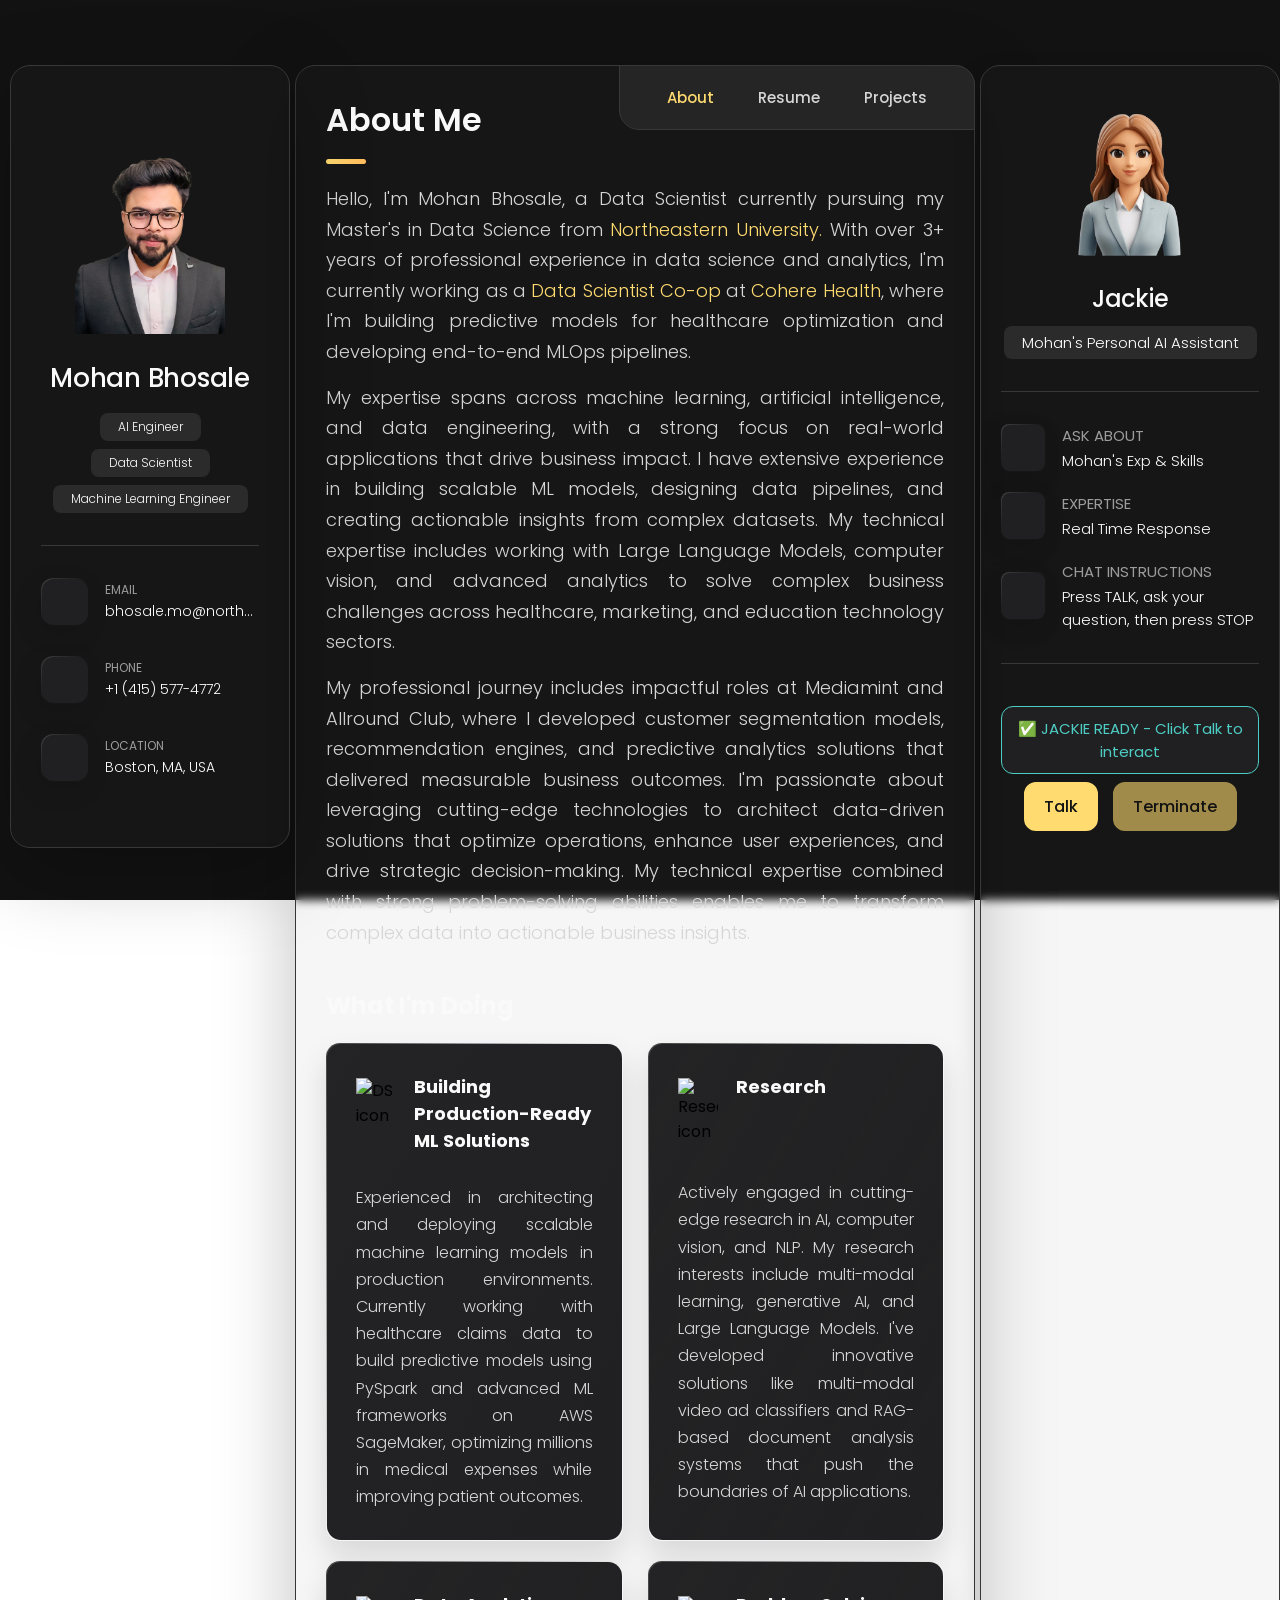
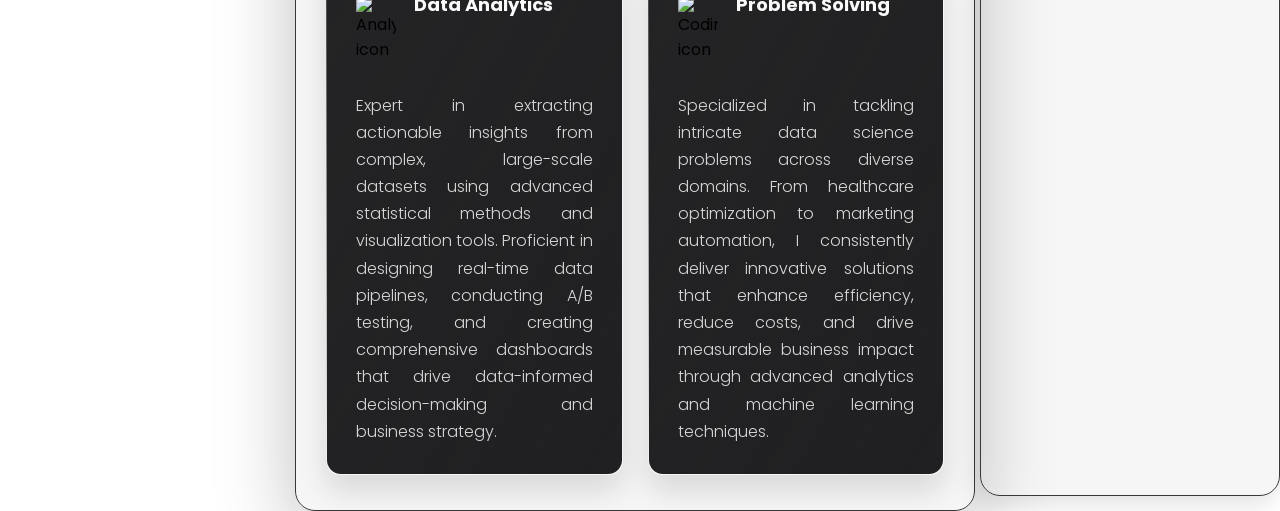
==== commit d99d5db8: "add: instruction for jackie" ====
--- a/index.html
+++ b/index.html
@@ -350,10 +350,9 @@
                   <span class="right-align">Boston, MA, US</span>
                 </h4>
                 
-                <div class="program-row">
-                  <span class="program">Masters of Science in Data Science;  GPA: 4.0/4.0</span>
-                  <span class="program-date">Jan, 2024 - Dec, 2025 (Expected)</span>
-                </div>
+                <span class="program">Masters of Science in Data Science
+                  <span class="right-align-gold">Jan, 2024 - May, 2026</span>
+                </span>
 
                 <p class="timeline-text">
                   <b>Relavant Coursework:</b> Machine Learning (math-oriented), Statistics (R), Deep Learning, Computer Vision,
@@ -369,10 +368,9 @@
                   <span class="right-align">Vellore, TN, India</span>
                 </h4>
 
-                <div class="program-row">
-                  <span class="program">B.Tech in Electronics and Communication;  GPA: 3.7/4.0</span>
-                  <span class="program-date">Jul, 2017 - May, 2021</span>
-                </div>
+                <span class="program">Bachelor of Technology
+                  <span class="right-align-gold">Jul, 2017 - May, 2021</span>
+                </span>
 
                 <p class="timeline-text">
                   <b>Relavant Coursework:</b>  Computational Thinking and Problem Solving (C), 
@@ -404,7 +402,7 @@
                 </h4>
 
                 <span class="program">Data Scientist
-                  <span class="right-align-gold">Jan, 2025 - Current</span>
+                  <span class="right-align-gold">Jan 2025 - Aug 2025</span>
                 </span>
 
                 <br>
@@ -1773,7 +1771,7 @@
                 </div>
                 <div class="contact-info">
                   <p class="contact-title">Chat Instructions</p>
-                  <p class="contact-link">Press TALK, ask your <br> question, then STOP</p>
+                  <p class="contact-link">Press TALK, ask your <br> question, then press STOP</p>
                 </div>
               </li>
             </ul>
--- a/assets/css/style.css
+++ b/assets/css/style.css
@@ -665,22 +665,6 @@
   margin-bottom: 7px;
 }
 
-.timeline-item .program-row {
-  display: flex;
-  justify-content: space-between;
-  align-items: baseline;
-  flex-wrap: wrap;
-  gap: 8px;
-  margin-bottom: 4px;
-}
-
-.timeline-item .program-date {
-  color: var(--vegas-gold);
-  font-size: var(--fs-4);
-  font-weight: var(--fw-400);
-  white-space: nowrap;
-}
-
 .timeline-item .program {
   color: var(--vegas-gold);
   font-weight: var(--fw-400);
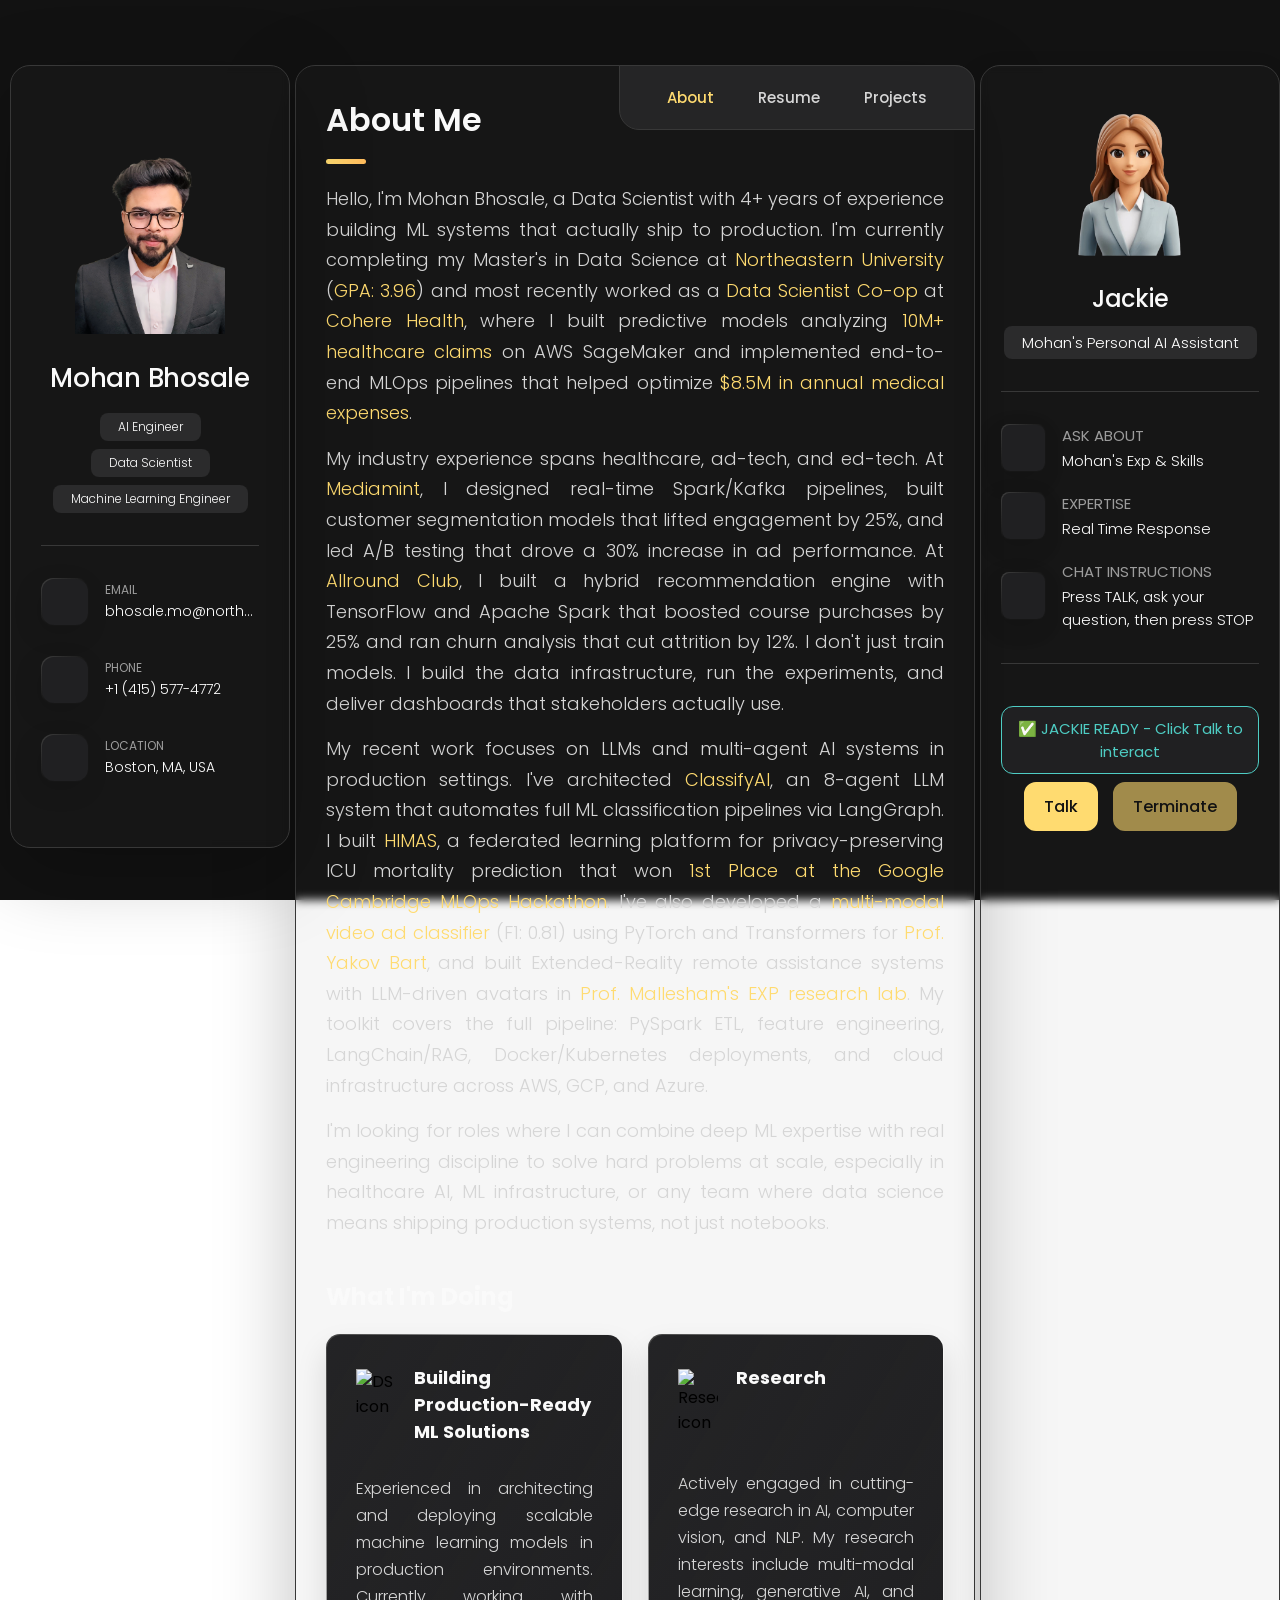
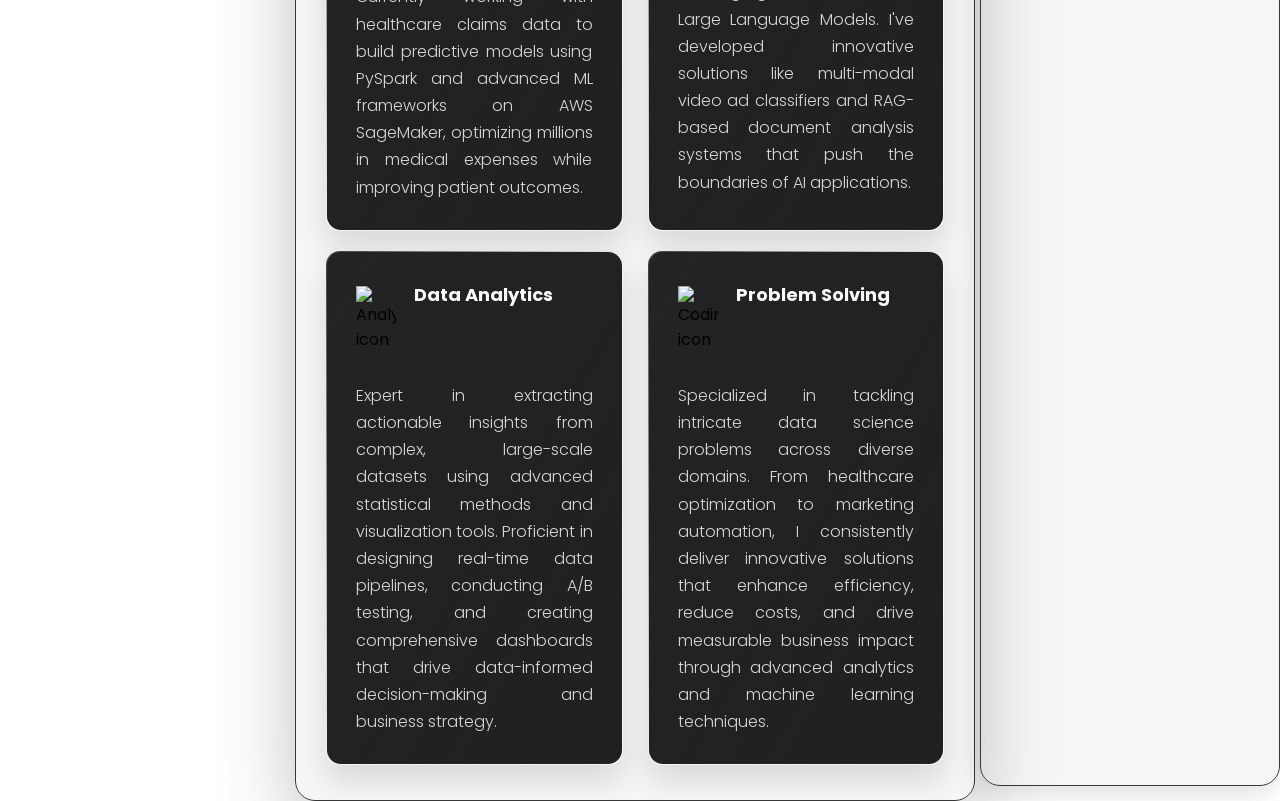
==== commit 38afa878: "chore: layout fix" ====
--- a/index.html
+++ b/index.html
@@ -188,24 +188,37 @@
 
           <section class="about-text">
             <p>
-              Hello, I'm Mohan Bhosale, a Data Scientist currently pursuing my Master's in Data Science from 
-              <a class="about-p-highlight" href="https://www.northeastern.edu/" target="_blank">Northeastern University.</a> 
-              
-              With over 3+ years of professional experience in data science and analytics, I'm currently working as a 
+              Hello, I'm Mohan Bhosale, a Data Scientist with 4+ years of experience building ML systems that actually ship to production. 
+              I'm currently completing my Master's in Data Science at 
+              <a class="about-p-highlight" href="https://www.northeastern.edu/" target="_blank">Northeastern University</a> 
+              (<a class="about-p-highlight">GPA: 3.96</a>) and most recently worked as a 
               <a class="about-p-highlight">Data Scientist Co-op</a> at 
-              <a class="about-p-highlight">Cohere Health</a>, where I'm building predictive models for healthcare optimization and developing end-to-end MLOps pipelines.
+              <a class="about-p-highlight" href="https://www.coherehealth.com/" target="_blank">Cohere Health</a>, 
+              where I built predictive models analyzing 
+              <a class="about-p-highlight">10M+ healthcare claims</a> on AWS SageMaker and implemented end-to-end MLOps pipelines that helped optimize 
+              <a class="about-p-highlight">$8.5M in annual medical expenses</a>.
             </p>
             
             <p>
-              My expertise spans across machine learning, artificial intelligence, and data engineering, with a strong focus on real-world applications that drive business impact. 
-              I have extensive experience in building scalable ML models, designing data pipelines, and creating actionable insights from complex datasets. 
-              My technical expertise includes working with Large Language Models, computer vision, and advanced analytics to solve complex business challenges across healthcare, marketing, and education technology sectors.
+              My industry experience spans healthcare, ad-tech, and ed-tech. At 
+              <a class="about-p-highlight">Mediamint</a>, I designed real-time Spark/Kafka pipelines, built customer segmentation models that lifted engagement by 25%, and led A/B testing that drove a 30% increase in ad performance. At 
+              <a class="about-p-highlight">Allround Club</a>, I built a hybrid recommendation engine with TensorFlow and Apache Spark that boosted course purchases by 25% and ran churn analysis that cut attrition by 12%. 
+              I don't just train models. I build the data infrastructure, run the experiments, and deliver dashboards that stakeholders actually use.
             </p>
 
             <p>
-              My professional journey includes impactful roles at Mediamint and Allround Club, where I developed customer segmentation models, recommendation engines, and predictive analytics solutions that delivered measurable business outcomes. 
-              I'm passionate about leveraging cutting-edge technologies to architect data-driven solutions that optimize operations, enhance user experiences, and drive strategic decision-making. 
-              My technical expertise combined with strong problem-solving abilities enables me to transform complex data into actionable business insights.
+              My recent work focuses on LLMs and multi-agent AI systems in production settings. I've architected 
+              <a class="about-p-highlight" href="https://github.com/Mohan-this-side/Classify.ai" target="_blank">ClassifyAI</a>, an 8-agent LLM system that automates full ML classification pipelines via LangGraph. I built 
+              <a class="about-p-highlight" href="https://github.com/YashKhare20/himas-mlops" target="_blank">HIMAS</a>, a federated learning platform for privacy-preserving ICU mortality prediction that won 
+              <a class="about-p-highlight" href="https://drive.google.com/file/d/1dRQ0z_018RoI1DMiWpVVja2beRX9fQfj/view" target="_blank">1st Place at the Google Cambridge MLOps Hackathon</a>. I've also developed a 
+              <a class="about-p-highlight" href="https://github.com/Mohan-this-side/VideoLLM" target="_blank">multi-modal video ad classifier</a> (F1: 0.81) using PyTorch and Transformers for 
+              <a class="about-p-highlight" href="https://damore-mckim.northeastern.edu/people/yakov-bart/" target="_blank">Prof. Yakov Bart</a>, and built Extended-Reality remote assistance systems with LLM-driven avatars in 
+              <a class="about-p-highlight" href="https://coe.northeastern.edu/people/dasari-mallesham/" target="_blank">Prof. Mallesham's EXP research lab</a>. 
+              My toolkit covers the full pipeline: PySpark ETL, feature engineering, LangChain/RAG, Docker/Kubernetes deployments, and cloud infrastructure across AWS, GCP, and Azure.
+            </p>
+
+            <p>
+              I'm looking for roles where I can combine deep ML expertise with real engineering discipline to solve hard problems at scale, especially in healthcare AI, ML infrastructure, or any team where data science means shipping production systems, not just notebooks.
             </p>
           </section>
 
@@ -1148,7 +1161,7 @@
 
                       <span class="dot"></span>
 
-                      <p class="project-category">Multi-Agent AI</p>
+                      <p class="project-category">AI</p>
                       
                       <span class="dot"></span>
 
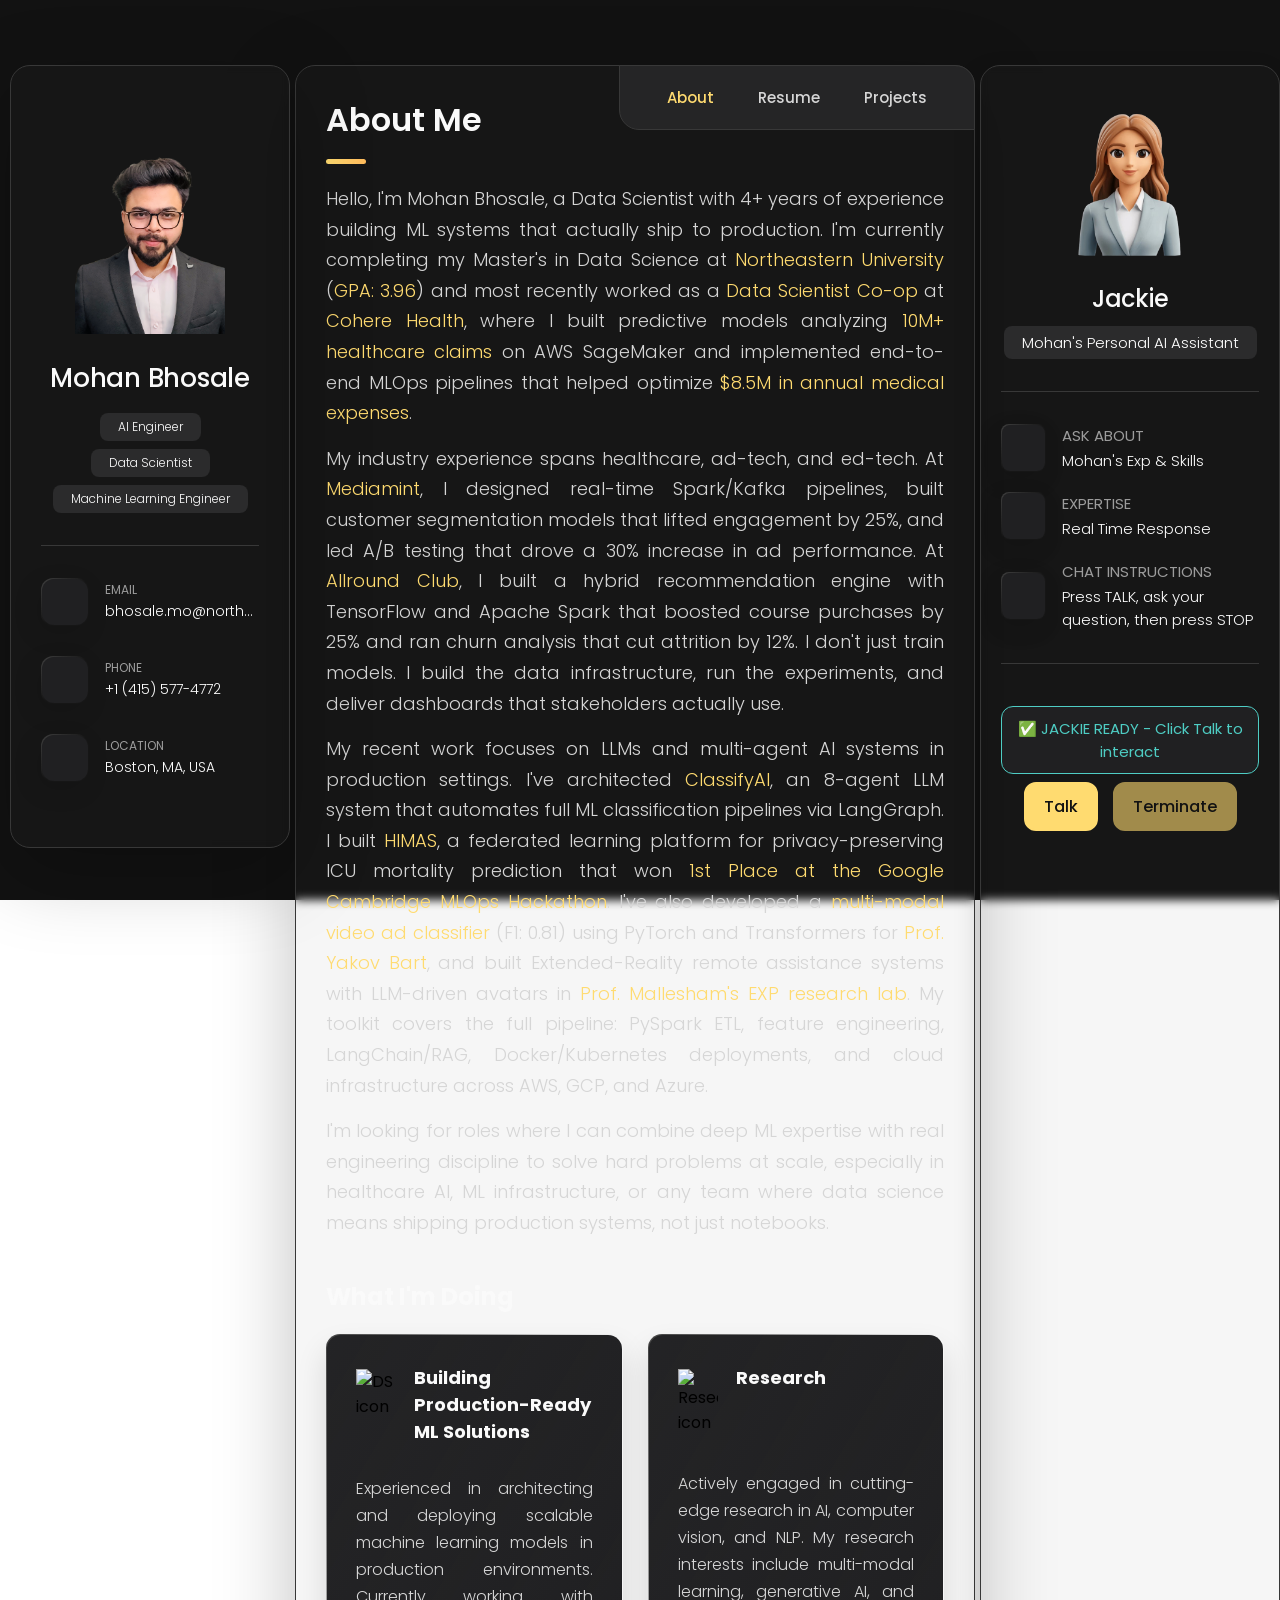
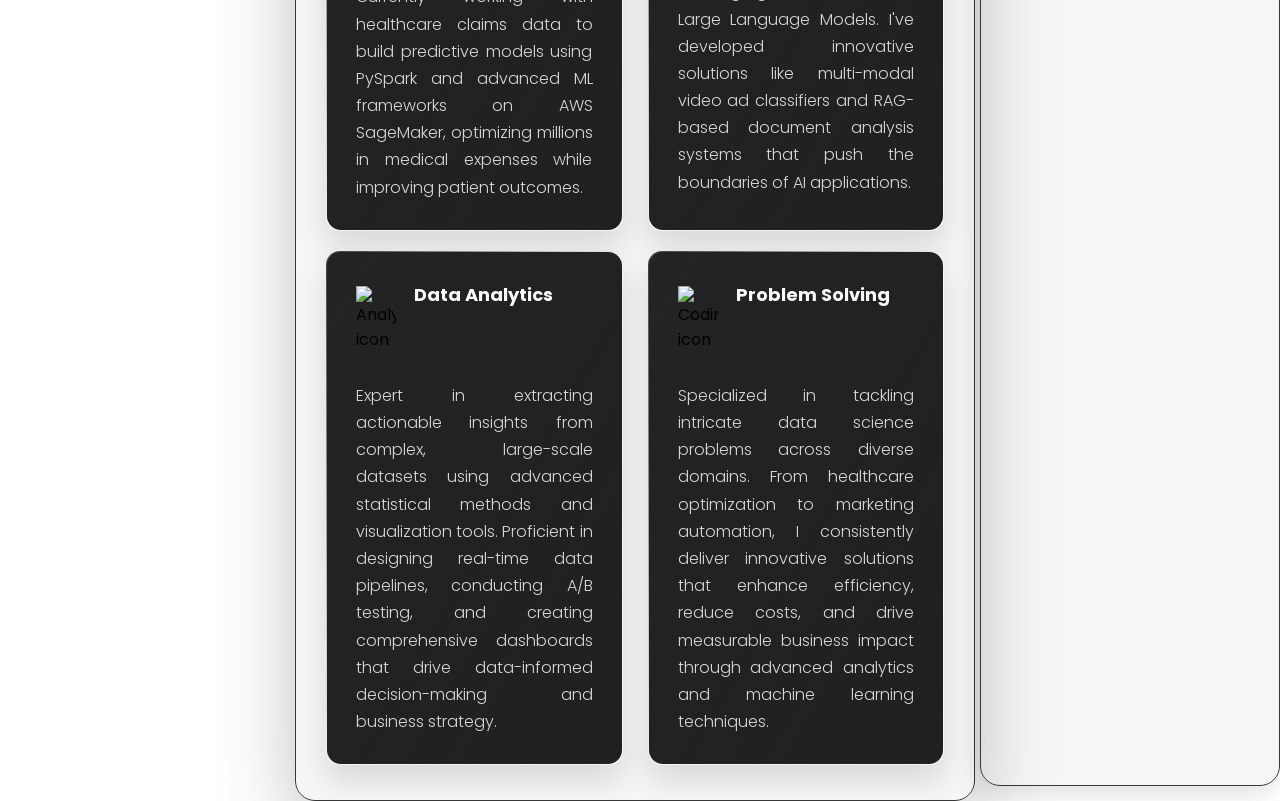
==== commit a110b537: "Update latest resume link" ====
--- a/index.html
+++ b/index.html
@@ -334,7 +334,7 @@
 
           <header>
             <h2 class="h2 article-title">Resume</h2>
-            <a href="https://drive.google.com/file/d/10uXa9BKOX5FW9No7zFZLVXx-qV6q7tqD/view?usp=sharing" target="_blank" class="resume-link-button">Latest Resume Link</a>
+            <a href="https://drive.google.com/file/d/1v_5d_CgzSQf8ESIUwc_lI2JYtDXPej3g/view?usp=sharing" target="_blank" class="resume-link-button">Latest Resume Link</a>
 
           </header>
 
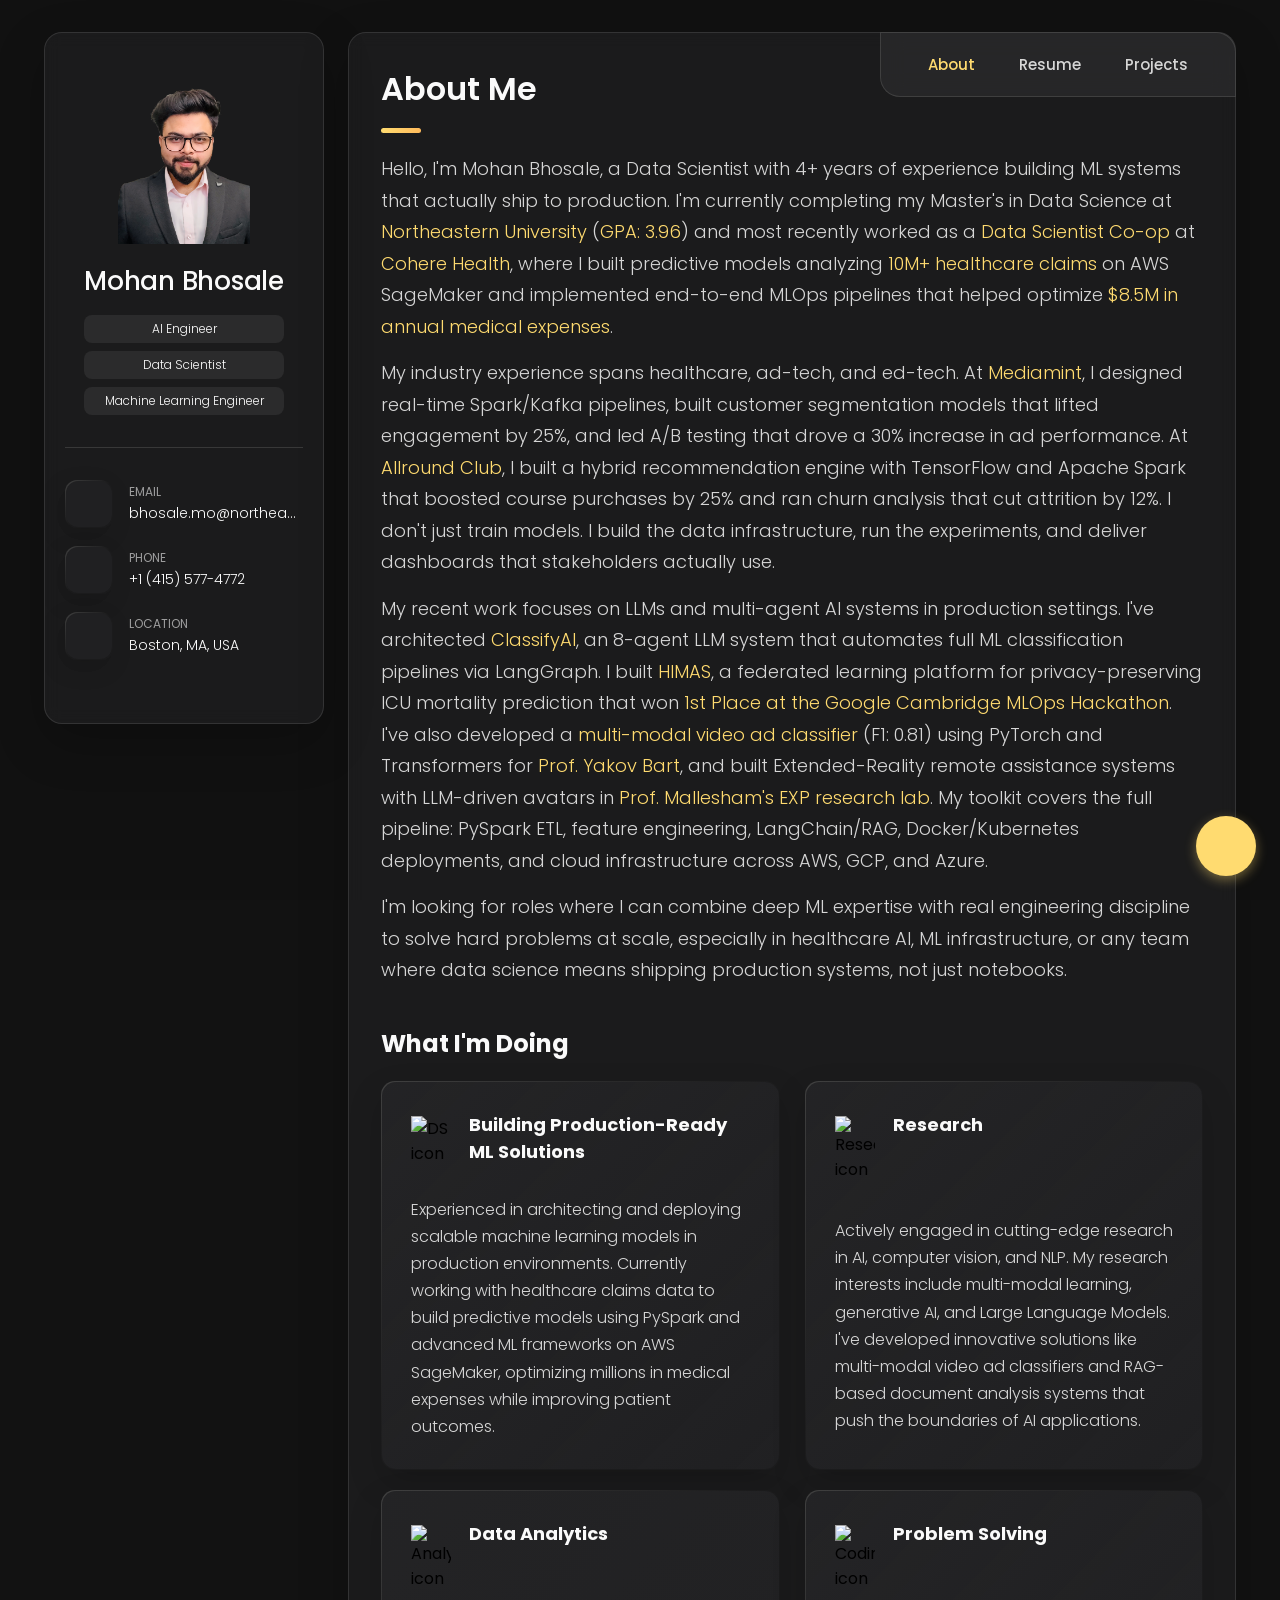
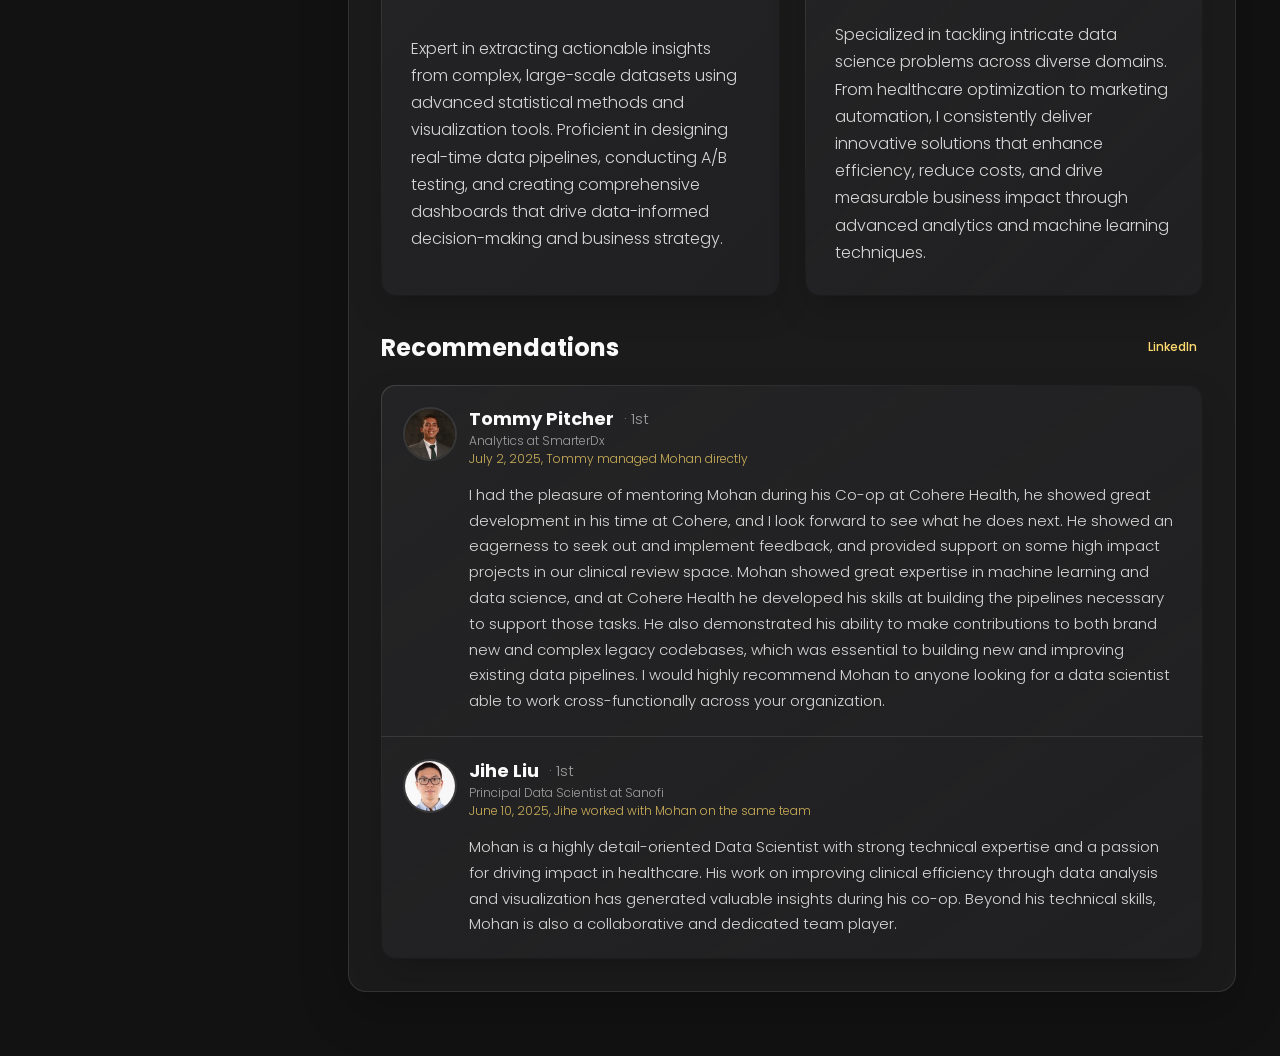
==== commit 667369ce: "Polish portfolio layout and add NewsBuddy project Add LinkedIn-style recommendations, include the Ne" ====
--- a/index.html
+++ b/index.html
@@ -323,6 +323,70 @@
 
           </section>
 
+          <section class="recommendations">
+
+            <div class="recommendations-header">
+              <h3 class="h3 recommendations-title">Recommendations</h3>
+              <a class="recommendations-link" href="https://www.linkedin.com/in/mohanbhosale/details/recommendations/" target="_blank" rel="noopener noreferrer">
+                <span>LinkedIn</span>
+                <ion-icon name="open-outline"></ion-icon>
+              </a>
+            </div>
+
+            <ul class="recommendations-list">
+
+              <li class="recommendation-item">
+                <div class="recommendation-card-head">
+                  <a class="recommendation-avatar-link" href="https://www.linkedin.com/in/tommypitcher/" target="_blank" rel="noopener noreferrer">
+                    <img class="recommendation-avatar" src="assets/images/recommendation-tommy-pitcher.jpg" alt="Tommy Pitcher">
+                  </a>
+
+                  <div class="recommendation-profile">
+                    <a href="https://www.linkedin.com/in/tommypitcher/" target="_blank" rel="noopener noreferrer">
+                      <div class="recommendation-name-row">
+                        <h4 class="h4 recommendation-name">Tommy Pitcher</h4>
+                        <ion-icon name="shield-checkmark-outline"></ion-icon>
+                        <span>&middot; 1st</span>
+                      </div>
+                    </a>
+                    <p class="recommendation-role">Analytics at SmarterDx</p>
+                    <p class="recommendation-context">July 2, 2025, Tommy managed Mohan directly</p>
+                  </div>
+                </div>
+
+                <p class="recommendation-body">
+                  I had the pleasure of mentoring Mohan during his Co-op at Cohere Health, he showed great development in his time at Cohere, and I look forward to see what he does next. He showed an eagerness to seek out and implement feedback, and provided support on some high impact projects in our clinical review space. Mohan showed great expertise in machine learning and data science, and at Cohere Health he developed his skills at building the pipelines necessary to support those tasks. He also demonstrated his ability to make contributions to both brand new and complex legacy codebases, which was essential to building new and improving existing data pipelines. I would highly recommend Mohan to anyone looking for a data scientist able to work cross-functionally across your organization.
+                </p>
+              </li>
+
+              <li class="recommendation-item">
+                <div class="recommendation-card-head">
+                  <a class="recommendation-avatar-link" href="https://www.linkedin.com/in/jihe-liu-0b79a62a/" target="_blank" rel="noopener noreferrer">
+                    <img class="recommendation-avatar" src="assets/images/recommendation-jihe-liu.jpg" alt="Jihe Liu">
+                  </a>
+
+                  <div class="recommendation-profile">
+                    <a href="https://www.linkedin.com/in/jihe-liu-0b79a62a/" target="_blank" rel="noopener noreferrer">
+                      <div class="recommendation-name-row">
+                        <h4 class="h4 recommendation-name">Jihe Liu</h4>
+                        <ion-icon name="shield-checkmark-outline"></ion-icon>
+                        <span>&middot; 1st</span>
+                      </div>
+                    </a>
+                    <p class="recommendation-role">Principal Data Scientist at Sanofi</p>
+                    <p class="recommendation-context">June 10, 2025, Jihe worked with Mohan on the same team</p>
+                  </div>
+                </div>
+
+                <p class="recommendation-body">
+                  Mohan is a highly detail-oriented Data Scientist with strong technical expertise and a passion for driving impact in healthcare. His work on improving clinical efficiency through data analysis and visualization has generated valuable insights during his co-op. Beyond his technical skills, Mohan is also a collaborative and dedicated team player.
+                </p>
+              </li>
+
+            </ul>
+
+          </section>
+
         </article>
 
 
@@ -1335,6 +1399,69 @@
                       </div>
                       <div class="project-tech">
                         <span class="tech">Edge TTS</span>
+                      </div>
+
+                    </div>
+
+                  </a>
+                </li>
+
+              <li class="project-post-item">
+                <a href="https://github.com/Mohan-this-side/NewsBuddy-AI" target="_blank">
+
+                  <figure class="project-banner-box">
+                    <img src="assets/images/newsbuddy-ai.jpg" alt="NewsBuddy AI article companion interface" loading="lazy">
+                  </figure>
+
+                  <div class="project-content">
+
+                    <div class="project-meta">
+                      <p class="project-category">AI</p>
+
+                      <span class="dot"></span>
+
+                      <p class="project-category">RAG</p>
+
+                      <span class="dot"></span>
+
+                      <p class="project-category">FastAPI</p>
+
+                      <span class="dot"></span>
+
+                      <p class="project-category">Next.js</p>
+
+                    </div>
+
+                    <h3 class="h4 project-item-title">NewsBuddy AI: Article-Grounded News Companion</h3>
+                      <p class="project-text">
+                        Built a full-stack AI news companion that turns articles into interactive conversations. The system combines a Next.js 14 frontend with a FastAPI backend, opening a per-article WebSocket session that streams an initial summary and answers follow-up questions using article-grounded retrieval instead of drifting into generic chatbot responses.
+                      </p>
+
+                      <p class="project-text">
+                        Implemented retrieval-augmented generation with FAISS-backed sentence-transformer embeddings over article chunks, Groq-powered LLM responses, optional Tavily web snippets, and news ingestion from RSS/provider APIs. The companion supports typed questions, browser speech-to-text, spoken replies through Groq TTS with Edge TTS fallback, and latency instrumentation for first-assistant-response timing.
+                      </p>
+
+                      <p class="project-text">
+                        <u>Use Cases:</u> NewsBuddy helps readers understand complex stories faster by generating concise briefings, preserving source context, supporting voice-enabled Q&A, and linking answers back to real article sources. It is useful for daily news discovery, research workflows, accessibility-focused reading, and source-grounded media assistants.
+                      </p>
+
+                      <div class="project-tech">
+                        <span class="tech">Next.js</span>
+                      </div>
+                      <div class="project-tech">
+                        <span class="tech">FastAPI</span>
+                      </div>
+                      <div class="project-tech">
+                        <span class="tech">LangChain</span>
+                      </div>
+                      <div class="project-tech">
+                        <span class="tech">FAISS</span>
+                      </div>
+                      <div class="project-tech">
+                        <span class="tech">Groq</span>
+                      </div>
+                      <div class="project-tech">
+                        <span class="tech">WebSocket</span>
                       </div>
 
                     </div>
--- a/assets/css/style.css
+++ b/assets/css/style.css
@@ -630,6 +630,146 @@
 }
 
 
+/**
+ * #recommendations
+ */
+
+.recommendations { margin-top: 30px; }
+
+.recommendations-header {
+  display: flex;
+  justify-content: space-between;
+  align-items: center;
+  gap: 15px;
+  margin-bottom: 20px;
+}
+
+.recommendations-title { margin-bottom: 0; }
+
+.recommendations-link {
+  display: flex;
+  align-items: center;
+  gap: 6px;
+  color: var(--orange-yellow-crayola);
+  font-size: var(--fs-8);
+  font-weight: var(--fw-500);
+  white-space: nowrap;
+  transition: color var(--transition-1);
+}
+
+.recommendations-link ion-icon { font-size: 15px; }
+
+.recommendations-link:hover,
+.recommendations-link:focus { color: var(--vegas-gold); }
+
+.recommendations-list {
+  position: relative;
+  display: grid;
+  grid-template-columns: 1fr;
+  gap: 0;
+  background: var(--border-gradient-onyx);
+  border-radius: 14px;
+  box-shadow: var(--shadow-2);
+  overflow: hidden;
+  z-index: 1;
+}
+
+.recommendations-list::before {
+  content: "";
+  position: absolute;
+  inset: 1px;
+  background: var(--bg-gradient-jet);
+  border-radius: inherit;
+  z-index: -1;
+}
+
+.recommendation-item {
+  position: relative;
+  padding: 20px;
+  z-index: 1;
+}
+
+.recommendation-item:not(:last-child) {
+  border-bottom: 1px solid var(--jet);
+}
+
+.recommendation-card-head {
+  display: flex;
+  align-items: flex-start;
+  gap: 12px;
+  margin-bottom: 14px;
+}
+
+.recommendation-avatar-link {
+  flex-shrink: 0;
+  border-radius: 50%;
+}
+
+.recommendation-avatar {
+  width: 54px;
+  height: 54px;
+  border-radius: 50%;
+  object-fit: cover;
+  border: 2px solid var(--jet);
+}
+
+.recommendation-profile { min-width: 0; }
+
+.recommendation-profile a { display: inline-block; }
+
+.recommendation-profile a:hover .recommendation-name-row,
+.recommendation-profile a:focus .recommendation-name-row {
+  color: var(--orange-yellow-crayola);
+}
+
+.recommendation-name-row {
+  display: flex;
+  align-items: center;
+  flex-wrap: wrap;
+  gap: 5px;
+  color: var(--white-2);
+  line-height: 1.2;
+  transition: color var(--transition-1);
+}
+
+.recommendation-name-row ion-icon {
+  color: var(--light-gray-70);
+  font-size: 16px;
+}
+
+.recommendation-name-row span {
+  color: var(--light-gray-70);
+  font-size: var(--fs-7);
+  font-weight: var(--fw-300);
+}
+
+.recommendation-name {
+  margin-bottom: 0;
+  line-height: inherit;
+}
+
+.recommendation-role,
+.recommendation-context {
+  color: var(--light-gray-70);
+  font-size: var(--fs-8);
+  font-weight: var(--fw-300);
+  line-height: 1.5;
+}
+
+.recommendation-context {
+  color: var(--vegas-gold);
+}
+
+.recommendation-body {
+  color: var(--light-gray);
+  font-size: var(--fs-7);
+  font-weight: var(--fw-300);
+  line-height: 1.65;
+  padding-left: 66px;
+  text-align: left;
+}
+
+
 /*-----------------------------------*\
   #RESUME
 \*-----------------------------------*/
@@ -2514,6 +2654,19 @@
     grid-template-columns: 1fr;
     gap: 20px;
   }
+
+  .recommendations-header {
+    align-items: flex-start;
+    flex-direction: column;
+  }
+
+  .recommendations-link {
+    min-height: 32px;
+  }
+
+  .recommendation-body {
+    padding-left: 0;
+  }
   
   /* Skills mobile layout */
   .skill-list {
@@ -2818,4 +2971,727 @@
     background: var(--vegas-gold);
   }
   
-}+}
+
+
+/*-----------------------------------*\
+  #LAYOUT POLISH OVERRIDES
+\*-----------------------------------*/
+
+:root {
+  --layout-gap: 24px;
+  --layout-side: 280px;
+  --panel-surface: hsla(240, 2%, 12%, 0.82);
+  --panel-surface-strong: hsla(240, 2%, 13%, 0.92);
+  --panel-border: hsla(0, 0%, 100%, 0.11);
+  --panel-shadow-soft: 0 18px 50px hsla(0, 0%, 0%, 0.22);
+}
+
+html {
+  scroll-behavior: smooth;
+}
+
+body {
+  min-height: 100vh;
+  background: var(--smoky-black);
+}
+
+html,
+body {
+  overflow-x: clip;
+  overflow-y: visible;
+}
+
+.count-particles {
+  position: relative;
+  width: 100%;
+  height: auto;
+  min-height: 100vh;
+  margin: 0;
+  z-index: 1;
+}
+
+#particles-js {
+  opacity: 0.48;
+}
+
+.sidebar,
+article,
+.sidebar.jackie-sidebar {
+  background: var(--panel-surface);
+  border: 1px solid var(--panel-border);
+  border-radius: 18px;
+  box-shadow: var(--panel-shadow-soft);
+  backdrop-filter: blur(8px);
+}
+
+main {
+  display: grid;
+  grid-template-columns: minmax(0, 1fr);
+  align-items: start;
+  justify-content: normal;
+  gap: 20px;
+  width: min(100%, 1480px);
+  max-width: 1480px;
+  margin: 0 auto;
+  padding: 20px 14px 104px;
+}
+
+.main-content {
+  width: 100%;
+  min-width: 0;
+  max-width: 920px;
+  margin: 0 auto;
+}
+
+article {
+  width: 100%;
+  margin: 0;
+  padding: 22px 16px;
+}
+
+.sidebar:not(.jackie-sidebar) {
+  width: 100%;
+  max-width: 920px;
+  margin: 0 auto 4px;
+}
+
+.sidebar.jackie-sidebar {
+  display: none !important;
+}
+
+.jackie-floating-btn {
+  display: flex !important;
+  right: 16px;
+  bottom: 82px;
+  z-index: 120;
+}
+
+.navbar {
+  position: fixed !important;
+  top: auto;
+  right: 0;
+  bottom: 0;
+  left: 0;
+  width: 100%;
+  margin: 0;
+  padding: 0;
+  border-radius: 18px 18px 0 0;
+  background: hsla(240, 2%, 12%, 0.94);
+  border-color: var(--panel-border);
+  box-shadow: 0 -12px 32px hsla(0, 0%, 0%, 0.32);
+  backdrop-filter: blur(12px);
+  z-index: 100;
+}
+
+.navbar-list {
+  justify-content: center;
+  gap: 6px;
+  padding: 8px 10px;
+}
+
+.navbar-link {
+  min-height: 44px;
+  padding: 10px 12px;
+  border-radius: 12px;
+  transition: color var(--transition-1), background-color var(--transition-1);
+}
+
+.navbar-link.active {
+  color: var(--smoky-black);
+  background: var(--orange-yellow-crayola);
+}
+
+.about-text,
+.service-item-text,
+.timeline-text,
+.timeline-text-ul-item,
+.project-text,
+.research-text {
+  text-align: left;
+}
+
+.about-text {
+  line-height: 1.75;
+}
+
+.service-item,
+.skill-item,
+.certification-item,
+.project-post-item > a,
+.research-post-item > a,
+.recommendations-list {
+  box-shadow: 0 14px 34px hsla(0, 0%, 0%, 0.16);
+}
+
+.recommendations {
+  margin-top: 34px;
+}
+
+.recommendation-item {
+  padding: 22px;
+}
+
+.recommendation-body {
+  line-height: 1.72;
+}
+
+@media (max-width: 767px) {
+
+  #particles-js {
+    display: none !important;
+  }
+
+  main {
+    max-width: none;
+    padding: 18px 14px 104px;
+  }
+
+  article {
+    padding: 22px 16px;
+  }
+
+  .main-content,
+  .sidebar:not(.jackie-sidebar) {
+    max-width: 100%;
+  }
+
+  .sidebar:not(.jackie-sidebar) {
+    margin-bottom: 0;
+  }
+
+  .info-content .title {
+    max-width: 100%;
+    white-space: normal;
+  }
+
+  .navbar-list {
+    flex-wrap: nowrap;
+  }
+
+  .recommendation-item {
+    padding: 18px;
+  }
+
+  .recommendation-card-head {
+    gap: 10px;
+  }
+
+  .recommendation-avatar {
+    width: 48px;
+    height: 48px;
+  }
+
+  .recommendation-body {
+    padding-left: 0;
+  }
+
+  .timeline-item .right-align,
+  .timeline-item .right-align-gold {
+    display: block;
+    float: none;
+    margin: 4px 0 0;
+    text-align: left;
+  }
+}
+
+@media (min-width: 768px) {
+
+  main {
+    max-width: 980px;
+    padding: 36px 24px 56px;
+    gap: 22px;
+  }
+
+  article {
+    padding: 30px;
+  }
+
+  .navbar {
+    position: sticky !important;
+    top: 16px;
+    right: auto;
+    bottom: auto;
+    left: auto;
+    width: 100%;
+    margin-bottom: 18px;
+    border-radius: 18px;
+    box-shadow: 0 14px 38px hsla(0, 0%, 0%, 0.2);
+  }
+
+  .navbar-list {
+    justify-content: flex-start;
+    gap: 8px;
+    padding: 8px;
+  }
+
+  .navbar-link {
+    padding: 12px 18px;
+  }
+
+  .navbar-link.active {
+    color: var(--orange-yellow-crayola);
+    background: hsla(45, 100%, 72%, 0.12);
+  }
+
+  .jackie-floating-btn {
+    bottom: 24px;
+    right: 24px;
+  }
+}
+
+@media (min-width: 1024px) {
+
+  main {
+    grid-template-columns: var(--layout-side) minmax(0, 1fr);
+    max-width: 1240px;
+    padding: 32px 24px 64px;
+    gap: var(--layout-gap);
+  }
+
+  .main-content {
+    max-width: 900px;
+    margin: 0;
+  }
+
+  article {
+    padding: 32px;
+  }
+
+  .sidebar:not(.jackie-sidebar) {
+    position: sticky !important;
+    top: 24px;
+    width: var(--layout-side) !important;
+    min-width: var(--layout-side);
+    max-width: var(--layout-side);
+    max-height: calc(100vh - 48px) !important;
+    height: auto;
+    margin: 0;
+    padding: 28px 20px;
+    overflow-x: hidden;
+    overflow-y: auto;
+  }
+
+  .sidebar:not(.jackie-sidebar) .sidebar-info {
+    flex-direction: column;
+    align-items: center;
+    gap: 18px;
+    text-align: center;
+  }
+
+  .sidebar:not(.jackie-sidebar) .avatar-box img {
+    width: 132px;
+  }
+
+  .sidebar:not(.jackie-sidebar) .info-content .name {
+    margin-bottom: 14px;
+    text-align: center;
+    white-space: normal;
+  }
+
+  .sidebar:not(.jackie-sidebar) .info-content .title {
+    width: auto;
+    max-width: 100%;
+    margin-inline: auto;
+    text-align: center;
+  }
+
+  .sidebar:not(.jackie-sidebar) .info_more-btn {
+    display: none;
+  }
+
+  .sidebar:not(.jackie-sidebar) .sidebar-info_more {
+    opacity: 1;
+    visibility: visible;
+  }
+
+  .sidebar:not(.jackie-sidebar) .contacts-list {
+    grid-template-columns: 1fr;
+    gap: 18px;
+  }
+
+  .sidebar:not(.jackie-sidebar) .contact-info {
+    min-width: 0;
+  }
+
+  .sidebar:not(.jackie-sidebar) .contact-info :is(.contact-link, time, address) {
+    font-size: var(--fs-7);
+    overflow-wrap: anywhere;
+  }
+
+  .sidebar:not(.jackie-sidebar) .social-list {
+    justify-content: center;
+    padding-left: 0;
+  }
+}
+
+@media (max-width: 1379px) {
+
+  .sidebar.jackie-sidebar {
+    display: none !important;
+  }
+
+  .jackie-floating-btn {
+    display: flex !important;
+  }
+}
+
+@media (min-width: 1380px) {
+
+  main {
+    grid-template-columns: var(--layout-side) minmax(0, 1fr) var(--layout-side);
+    max-width: 1440px;
+    padding-top: 24px;
+    padding-bottom: 40px;
+  }
+
+  .main-content {
+    max-width: none;
+  }
+
+  .sidebar.jackie-sidebar {
+    display: flex !important;
+    position: sticky !important;
+    top: 18px;
+    align-self: start;
+    width: var(--layout-side);
+    min-width: var(--layout-side);
+    max-width: var(--layout-side);
+    max-height: calc(100vh - 36px);
+    height: auto;
+    margin: 0;
+    padding: 20px 16px;
+    overflow-x: hidden;
+    overflow-y: auto;
+  }
+
+  .sidebar:not(.jackie-sidebar) {
+    top: 18px;
+    max-height: calc(100vh - 36px) !important;
+    padding: 20px 18px;
+  }
+
+  .sidebar:not(.jackie-sidebar) .sidebar-info,
+  .sidebar.jackie-sidebar .sidebar-info {
+    gap: 12px;
+    padding-top: 0;
+  }
+
+  .sidebar:not(.jackie-sidebar) .avatar-box {
+    border-radius: 24px;
+  }
+
+  .sidebar:not(.jackie-sidebar) .avatar-box img,
+  .sidebar.jackie-sidebar .avatar-box {
+    width: 112px;
+  }
+
+  .sidebar.jackie-sidebar .avatar-box {
+    min-height: 112px;
+  }
+
+  .sidebar.jackie-sidebar .avatar-box img {
+    width: 112px;
+  }
+
+  .sidebar:not(.jackie-sidebar) .info-content .name,
+  .sidebar.jackie-sidebar .info-content .name {
+    font-size: var(--fs-2);
+    margin-bottom: 8px;
+  }
+
+  .sidebar:not(.jackie-sidebar) .info-content .title,
+  .sidebar.jackie-sidebar .info-content .title {
+    font-size: var(--fs-8);
+    line-height: 1.35;
+    padding: 4px 12px;
+  }
+
+  .sidebar.jackie-sidebar .info-content .title {
+    width: auto;
+    max-width: 100%;
+    white-space: normal;
+  }
+
+  .sidebar:not(.jackie-sidebar) .info-content .gap {
+    padding: 3px 0;
+  }
+
+  .sidebar:not(.jackie-sidebar) .separator,
+  .sidebar.jackie-sidebar .separator {
+    margin: 16px 0;
+  }
+
+  .sidebar:not(.jackie-sidebar) .contacts-list,
+  .sidebar.jackie-sidebar .contacts-list {
+    gap: 12px;
+  }
+
+  .sidebar:not(.jackie-sidebar) .contact-item,
+  .sidebar.jackie-sidebar .contact-item {
+    gap: 12px;
+  }
+
+  .sidebar:not(.jackie-sidebar) .icon-box,
+  .sidebar.jackie-sidebar .icon-box {
+    width: 42px;
+    height: 42px;
+    min-width: 42px;
+    border-radius: 12px;
+    font-size: 16px;
+  }
+
+  .sidebar:not(.jackie-sidebar) .contact-title,
+  .sidebar.jackie-sidebar .contact-title {
+    font-size: 11px;
+    line-height: 1.25;
+  }
+
+  .sidebar:not(.jackie-sidebar) .contact-info :is(.contact-link, time, address),
+  .sidebar.jackie-sidebar .contact-info :is(.contact-link, time, address) {
+    font-size: 13px;
+    line-height: 1.45;
+  }
+
+  .sidebar:not(.jackie-sidebar) .social-list {
+    gap: 12px;
+    padding-bottom: 0;
+  }
+
+  .sidebar.jackie-sidebar .sidebar-info_more {
+    gap: 0;
+  }
+
+  .sidebar.jackie-sidebar .jackie-status {
+    min-height: 0;
+    margin-top: 4px;
+    padding: 8px 10px;
+    font-size: 13px;
+    line-height: 1.45;
+  }
+
+  .sidebar.jackie-sidebar .jackie-buttons-container {
+    flex-direction: column;
+    gap: 8px;
+    margin-top: 10px;
+    padding: 0;
+  }
+
+  .sidebar.jackie-sidebar .jackie-btn {
+    width: 100%;
+    min-height: 40px;
+    padding: 8px 14px;
+    font-size: 14px;
+  }
+
+  .jackie-floating-btn,
+  .mobile-nav-toggle {
+    display: none !important;
+  }
+
+  .jackie-modal-overlay {
+    display: none !important;
+  }
+}
+
+
+/*-----------------------------------*\
+  #NAV RESTORE + SIDEBAR BALANCE
+\*-----------------------------------*/
+
+@media (min-width: 768px) and (max-width: 1023px) {
+
+  .navbar {
+    position: fixed !important;
+    top: auto;
+    right: 0;
+    bottom: 0;
+    left: 0;
+    width: 100%;
+    margin: 0;
+    padding: 0;
+    border-radius: 20px 20px 0 0;
+    box-shadow: var(--shadow-2);
+  }
+
+  .navbar-list {
+    justify-content: center;
+    gap: 20px;
+    padding: 0 10px;
+  }
+
+  .navbar-link {
+    min-height: auto;
+    padding: 20px 7px;
+    border-radius: 0;
+    background: transparent;
+  }
+
+  .navbar-link.active {
+    color: var(--orange-yellow-crayola);
+    background: transparent;
+  }
+}
+
+@media (min-width: 1024px) {
+
+  .navbar {
+    position: absolute !important;
+    top: 0;
+    right: 0;
+    bottom: auto;
+    left: auto;
+    width: max-content;
+    margin: 0;
+    padding: 0 20px;
+    border-radius: 0 20px;
+    box-shadow: none;
+    background: hsla(240, 1%, 17%, 0.75);
+  }
+
+  .navbar-list {
+    justify-content: center;
+    gap: 30px;
+    padding: 0 20px;
+  }
+
+  .navbar-link {
+    min-height: auto;
+    padding: 20px 7px;
+    border-radius: 0;
+    background: transparent;
+    color: var(--light-gray);
+  }
+
+  .navbar-link.active {
+    color: var(--orange-yellow-crayola);
+    background: transparent;
+  }
+}
+
+@media (min-width: 1380px) {
+
+  main {
+    grid-template-columns: 240px minmax(0, 1fr) 240px;
+    max-width: min(1840px, calc(100vw - 48px));
+    gap: 24px;
+    padding: 36px 24px 64px;
+  }
+
+  .main-content {
+    max-width: none;
+    width: 100%;
+  }
+
+  .sidebar:not(.jackie-sidebar),
+  .sidebar.jackie-sidebar {
+    position: sticky !important;
+    top: 36px;
+    width: 240px !important;
+    min-width: 240px !important;
+    max-width: 240px !important;
+    height: min(820px, calc(100vh - 72px)) !important;
+    max-height: min(820px, calc(100vh - 72px)) !important;
+    margin: 0;
+    box-sizing: border-box;
+    overflow-x: hidden;
+    overflow-y: auto;
+  }
+
+  .sidebar:not(.jackie-sidebar) {
+    padding: 24px 16px;
+  }
+
+  .sidebar.jackie-sidebar {
+    padding: 24px 16px;
+  }
+
+  .sidebar:not(.jackie-sidebar) .sidebar-info,
+  .sidebar.jackie-sidebar .sidebar-info {
+    gap: 16px;
+  }
+
+  .sidebar:not(.jackie-sidebar) .avatar-box img,
+  .sidebar.jackie-sidebar .avatar-box,
+  .sidebar.jackie-sidebar .avatar-box img {
+    width: 112px;
+  }
+
+  .sidebar.jackie-sidebar .avatar-box {
+    min-height: 112px;
+  }
+
+  .sidebar:not(.jackie-sidebar) .info-content .name,
+  .sidebar.jackie-sidebar .info-content .name {
+    font-size: 23px;
+    margin-bottom: 10px;
+  }
+
+  .sidebar:not(.jackie-sidebar) .info-content .title,
+  .sidebar.jackie-sidebar .info-content .title {
+    max-width: 100%;
+    font-size: 12px;
+    line-height: 1.35;
+    padding: 4px 10px;
+    white-space: normal;
+  }
+
+  .sidebar:not(.jackie-sidebar) .separator,
+  .sidebar.jackie-sidebar .separator {
+    margin: 16px 0;
+  }
+
+  .sidebar:not(.jackie-sidebar) .contacts-list,
+  .sidebar.jackie-sidebar .contacts-list {
+    gap: 14px;
+  }
+
+  .sidebar:not(.jackie-sidebar) .contact-item,
+  .sidebar.jackie-sidebar .contact-item {
+    gap: 12px;
+  }
+
+  .sidebar:not(.jackie-sidebar) .icon-box,
+  .sidebar.jackie-sidebar .icon-box {
+    width: 40px;
+    height: 40px;
+    min-width: 40px;
+    font-size: 15px;
+  }
+
+  .sidebar:not(.jackie-sidebar) .contact-title,
+  .sidebar.jackie-sidebar .contact-title {
+    font-size: 11px;
+    line-height: 1.25;
+  }
+
+  .sidebar:not(.jackie-sidebar) .contact-info :is(.contact-link, time, address),
+  .sidebar.jackie-sidebar .contact-info :is(.contact-link, time, address) {
+    font-size: 13px;
+    line-height: 1.4;
+  }
+
+  .sidebar:not(.jackie-sidebar) .social-list {
+    gap: 12px;
+  }
+
+  .sidebar.jackie-sidebar .jackie-status {
+    padding: 8px 10px;
+    font-size: 12px;
+    line-height: 1.45;
+  }
+
+  .sidebar.jackie-sidebar .jackie-buttons-container {
+    flex-direction: column;
+    gap: 10px;
+    margin-top: 10px;
+    padding: 0;
+  }
+
+  .sidebar.jackie-sidebar .jackie-btn {
+    width: 100%;
+    min-height: 40px;
+    padding: 8px 10px;
+    font-size: 13px;
+  }
+}
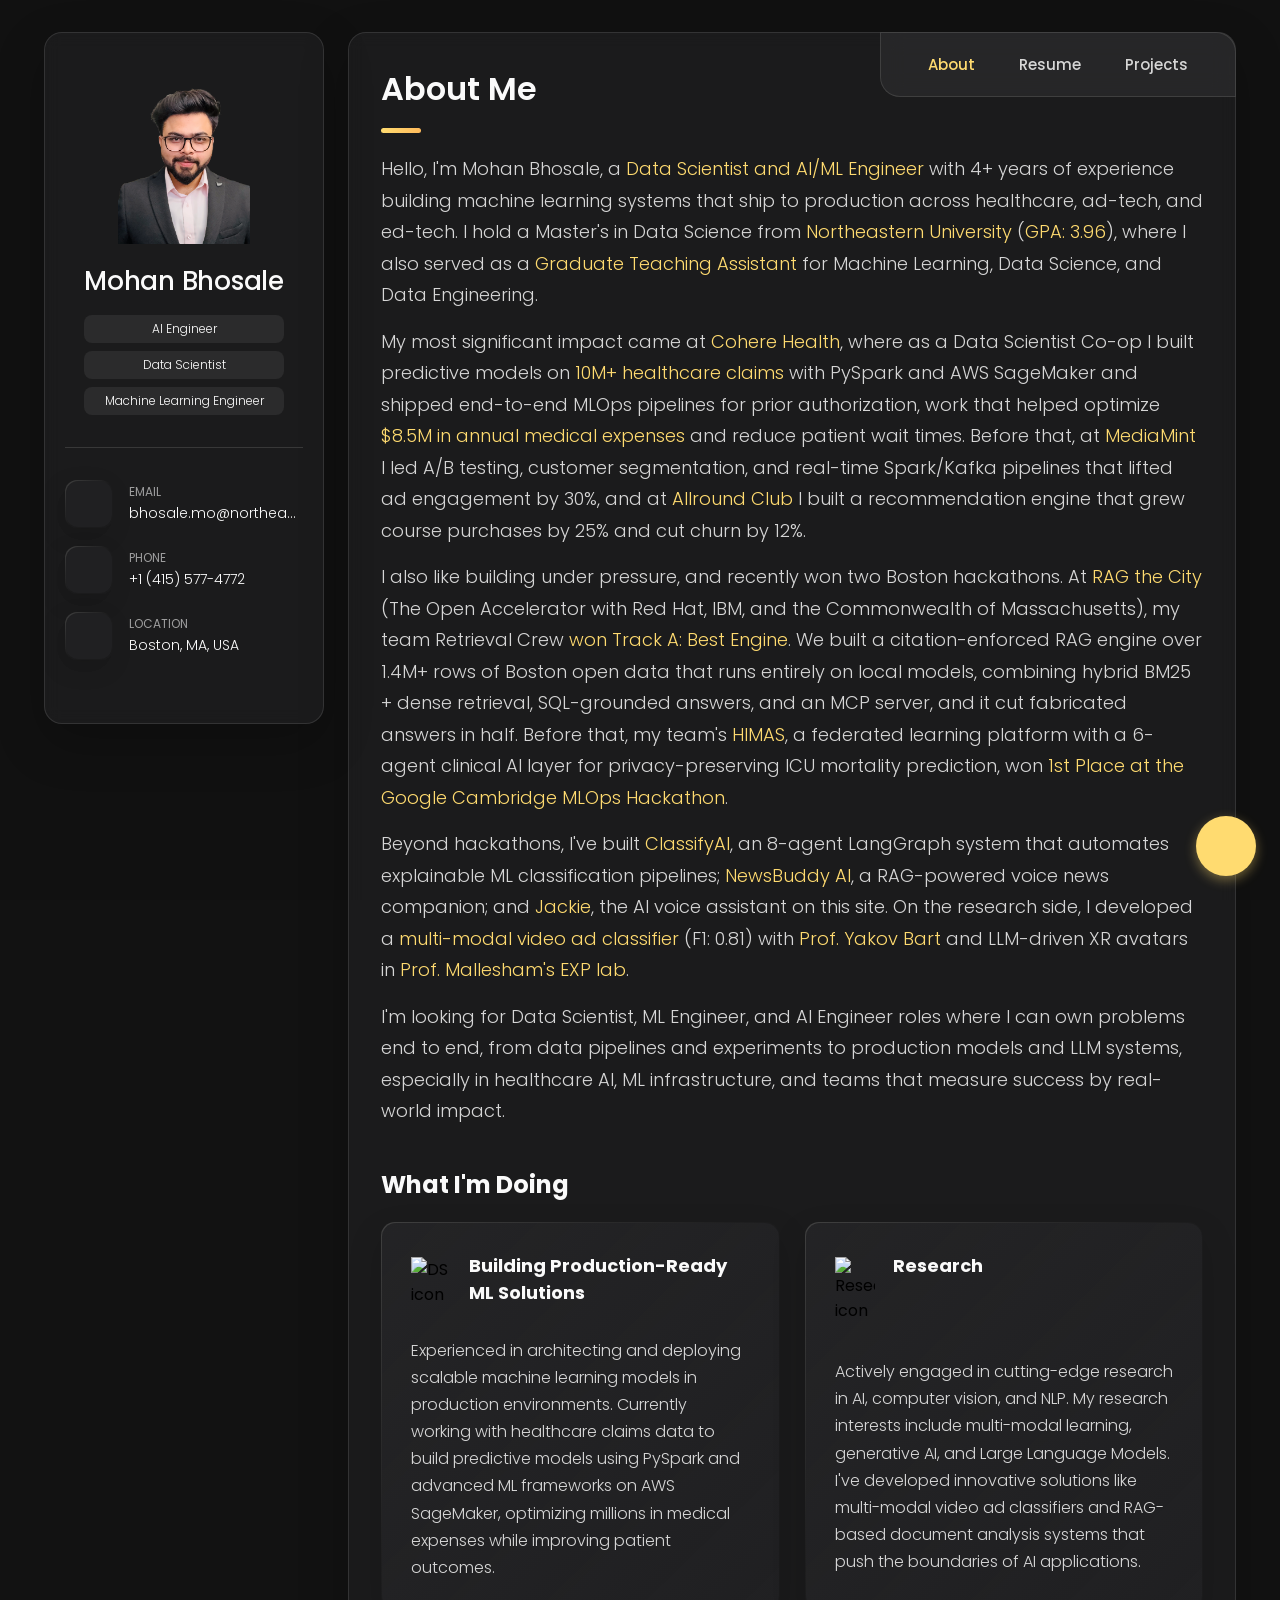
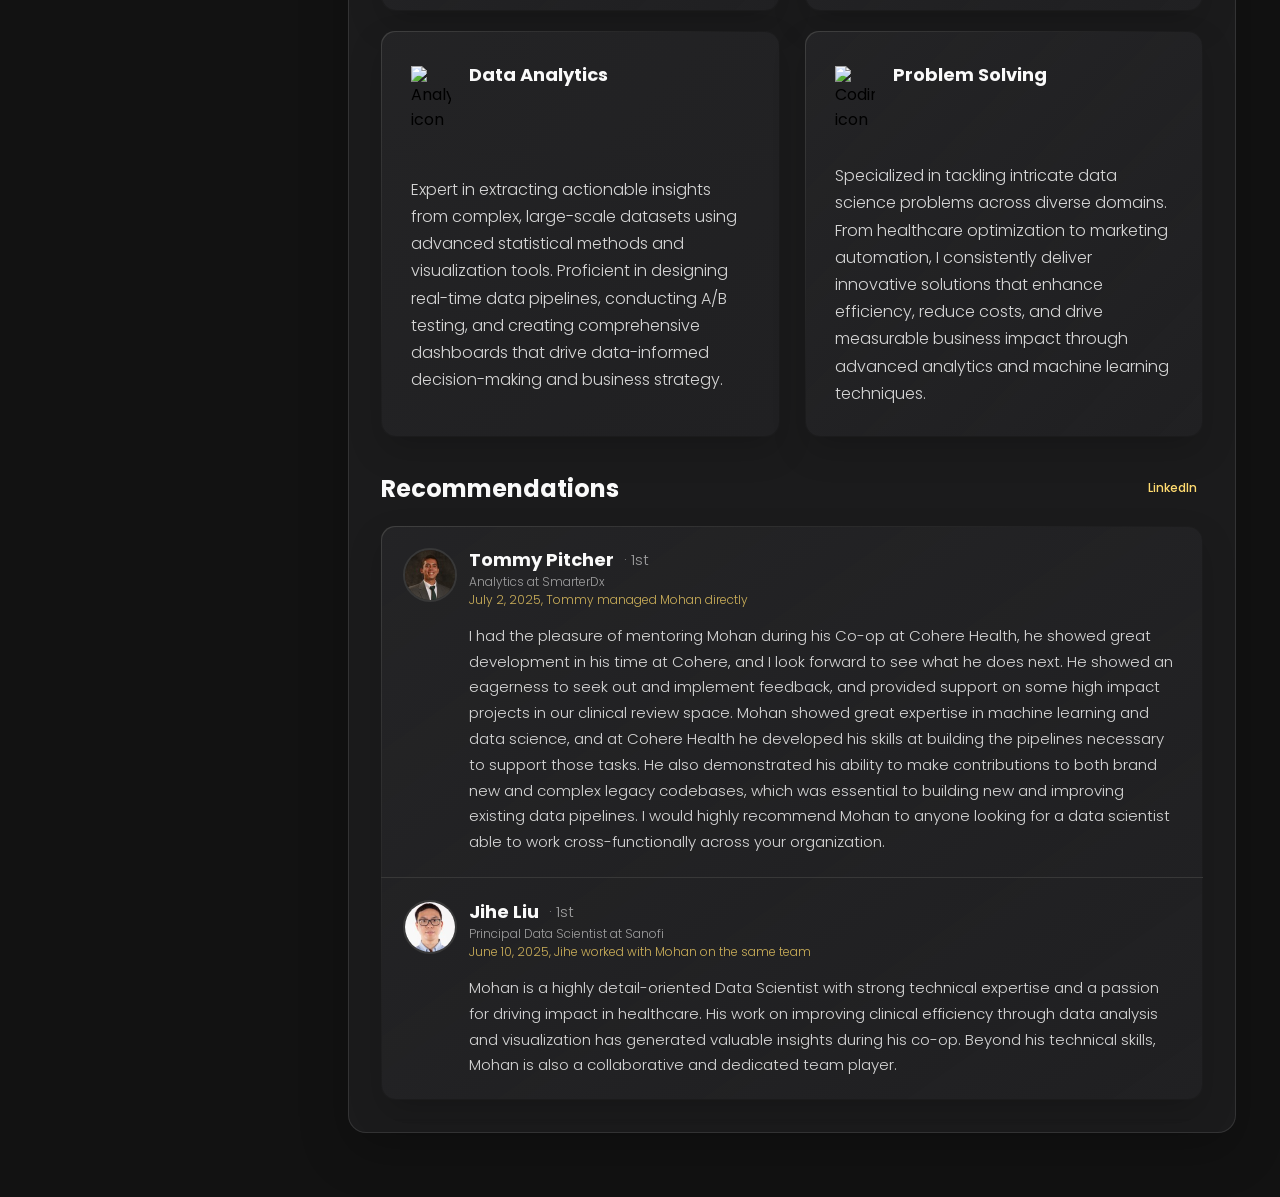
==== commit 350cde55: "Update About section and Jackie audio format and offline answers" ====
--- a/index.html
+++ b/index.html
@@ -188,37 +188,46 @@
 
           <section class="about-text">
             <p>
-              Hello, I'm Mohan Bhosale, a Data Scientist with 4+ years of experience building ML systems that actually ship to production. 
-              I'm currently completing my Master's in Data Science at 
+              Hello, I'm Mohan Bhosale, a 
+              <a class="about-p-highlight">Data Scientist and AI/ML Engineer</a> with 4+ years of experience building machine learning systems that ship to production across healthcare, ad-tech, and ed-tech. 
+              I hold a Master's in Data Science from 
               <a class="about-p-highlight" href="https://www.northeastern.edu/" target="_blank">Northeastern University</a> 
-              (<a class="about-p-highlight">GPA: 3.96</a>) and most recently worked as a 
-              <a class="about-p-highlight">Data Scientist Co-op</a> at 
+              (<a class="about-p-highlight">GPA: 3.96</a>), where I also served as a 
+              <a class="about-p-highlight">Graduate Teaching Assistant</a> for Machine Learning, Data Science, and Data Engineering.
+            </p>
+
+            <p>
+              My most significant impact came at 
               <a class="about-p-highlight" href="https://www.coherehealth.com/" target="_blank">Cohere Health</a>, 
-              where I built predictive models analyzing 
-              <a class="about-p-highlight">10M+ healthcare claims</a> on AWS SageMaker and implemented end-to-end MLOps pipelines that helped optimize 
-              <a class="about-p-highlight">$8.5M in annual medical expenses</a>.
+              where as a Data Scientist Co-op I built predictive models on 
+              <a class="about-p-highlight">10M+ healthcare claims</a> with PySpark and AWS SageMaker and shipped end-to-end MLOps pipelines for prior authorization, work that helped optimize 
+              <a class="about-p-highlight">$8.5M in annual medical expenses</a> and reduce patient wait times. Before that, at 
+              <a class="about-p-highlight">MediaMint</a> I led A/B testing, customer segmentation, and real-time Spark/Kafka pipelines that lifted ad engagement by 30%, and at 
+              <a class="about-p-highlight">Allround Club</a> I built a recommendation engine that grew course purchases by 25% and cut churn by 12%.
             </p>
-            
+
             <p>
-              My industry experience spans healthcare, ad-tech, and ed-tech. At 
-              <a class="about-p-highlight">Mediamint</a>, I designed real-time Spark/Kafka pipelines, built customer segmentation models that lifted engagement by 25%, and led A/B testing that drove a 30% increase in ad performance. At 
-              <a class="about-p-highlight">Allround Club</a>, I built a hybrid recommendation engine with TensorFlow and Apache Spark that boosted course purchases by 25% and ran churn analysis that cut attrition by 12%. 
-              I don't just train models. I build the data infrastructure, run the experiments, and deliver dashboards that stakeholders actually use.
+              I also like building under pressure, and recently won two Boston hackathons. At 
+              <a class="about-p-highlight" href="https://the-open-accelerator.com/hackathon/past/RAGtheCityHack/" target="_blank">RAG the City</a> 
+              (The Open Accelerator with Red Hat, IBM, and the Commonwealth of Massachusetts), my team Retrieval Crew 
+              <a class="about-p-highlight" href="https://the-open-accelerator.com/hackathon/past/RAGtheCityHack/Retrieval-Crew-Track-A-review.html" target="_blank">won Track A: Best Engine</a>. 
+              We built a citation-enforced RAG engine over 1.4M+ rows of Boston open data that runs entirely on local models, combining hybrid BM25 + dense retrieval, SQL-grounded answers, and an MCP server, and it cut fabricated answers in half. Before that, my team's 
+              <a class="about-p-highlight" href="https://github.com/YashKhare20/himas-mlops" target="_blank">HIMAS</a>, a federated learning platform with a 6-agent clinical AI layer for privacy-preserving ICU mortality prediction, won 
+              <a class="about-p-highlight" href="https://drive.google.com/file/d/1dRQ0z_018RoI1DMiWpVVja2beRX9fQfj/view" target="_blank">1st Place at the Google Cambridge MLOps Hackathon</a>.
             </p>
 
             <p>
-              My recent work focuses on LLMs and multi-agent AI systems in production settings. I've architected 
-              <a class="about-p-highlight" href="https://github.com/Mohan-this-side/Classify.ai" target="_blank">ClassifyAI</a>, an 8-agent LLM system that automates full ML classification pipelines via LangGraph. I built 
-              <a class="about-p-highlight" href="https://github.com/YashKhare20/himas-mlops" target="_blank">HIMAS</a>, a federated learning platform for privacy-preserving ICU mortality prediction that won 
-              <a class="about-p-highlight" href="https://drive.google.com/file/d/1dRQ0z_018RoI1DMiWpVVja2beRX9fQfj/view" target="_blank">1st Place at the Google Cambridge MLOps Hackathon</a>. I've also developed a 
-              <a class="about-p-highlight" href="https://github.com/Mohan-this-side/VideoLLM" target="_blank">multi-modal video ad classifier</a> (F1: 0.81) using PyTorch and Transformers for 
-              <a class="about-p-highlight" href="https://damore-mckim.northeastern.edu/people/yakov-bart/" target="_blank">Prof. Yakov Bart</a>, and built Extended-Reality remote assistance systems with LLM-driven avatars in 
-              <a class="about-p-highlight" href="https://coe.northeastern.edu/people/dasari-mallesham/" target="_blank">Prof. Mallesham's EXP research lab</a>. 
-              My toolkit covers the full pipeline: PySpark ETL, feature engineering, LangChain/RAG, Docker/Kubernetes deployments, and cloud infrastructure across AWS, GCP, and Azure.
+              Beyond hackathons, I've built 
+              <a class="about-p-highlight" href="https://github.com/Mohan-this-side/Classify.ai" target="_blank">ClassifyAI</a>, an 8-agent LangGraph system that automates explainable ML classification pipelines; 
+              <a class="about-p-highlight" href="https://github.com/Mohan-this-side/NewsBuddy-AI" target="_blank">NewsBuddy AI</a>, a RAG-powered voice news companion; and 
+              <a class="about-p-highlight" href="https://github.com/Mohan-this-side/Jackie-Personal-AI-Voice-Assistant" target="_blank">Jackie</a>, the AI voice assistant on this site. On the research side, I developed a 
+              <a class="about-p-highlight" href="https://github.com/Mohan-this-side/VideoLLM" target="_blank">multi-modal video ad classifier</a> (F1: 0.81) with 
+              <a class="about-p-highlight" href="https://damore-mckim.northeastern.edu/people/yakov-bart/" target="_blank">Prof. Yakov Bart</a> and LLM-driven XR avatars in 
+              <a class="about-p-highlight" href="https://coe.northeastern.edu/people/dasari-mallesham/" target="_blank">Prof. Mallesham's EXP lab</a>.
             </p>
 
             <p>
-              I'm looking for roles where I can combine deep ML expertise with real engineering discipline to solve hard problems at scale, especially in healthcare AI, ML infrastructure, or any team where data science means shipping production systems, not just notebooks.
+              I'm looking for Data Scientist, ML Engineer, and AI Engineer roles where I can own problems end to end, from data pipelines and experiments to production models and LLM systems, especially in healthcare AI, ML infrastructure, and teams that measure success by real-world impact.
             </p>
           </section>
 
@@ -398,7 +407,7 @@
 
           <header>
             <h2 class="h2 article-title">Resume</h2>
-            <a href="https://drive.google.com/file/d/1v_5d_CgzSQf8ESIUwc_lI2JYtDXPej3g/view?usp=sharing" target="_blank" class="resume-link-button">Latest Resume Link</a>
+            <a href="https://drive.google.com/file/d/1rs9DU_1pKWUQIAqcAJpgGUbCJHcRD5cu/view?usp=sharing" target="_blank" class="resume-link-button">Latest Resume Link</a>
 
           </header>
 
